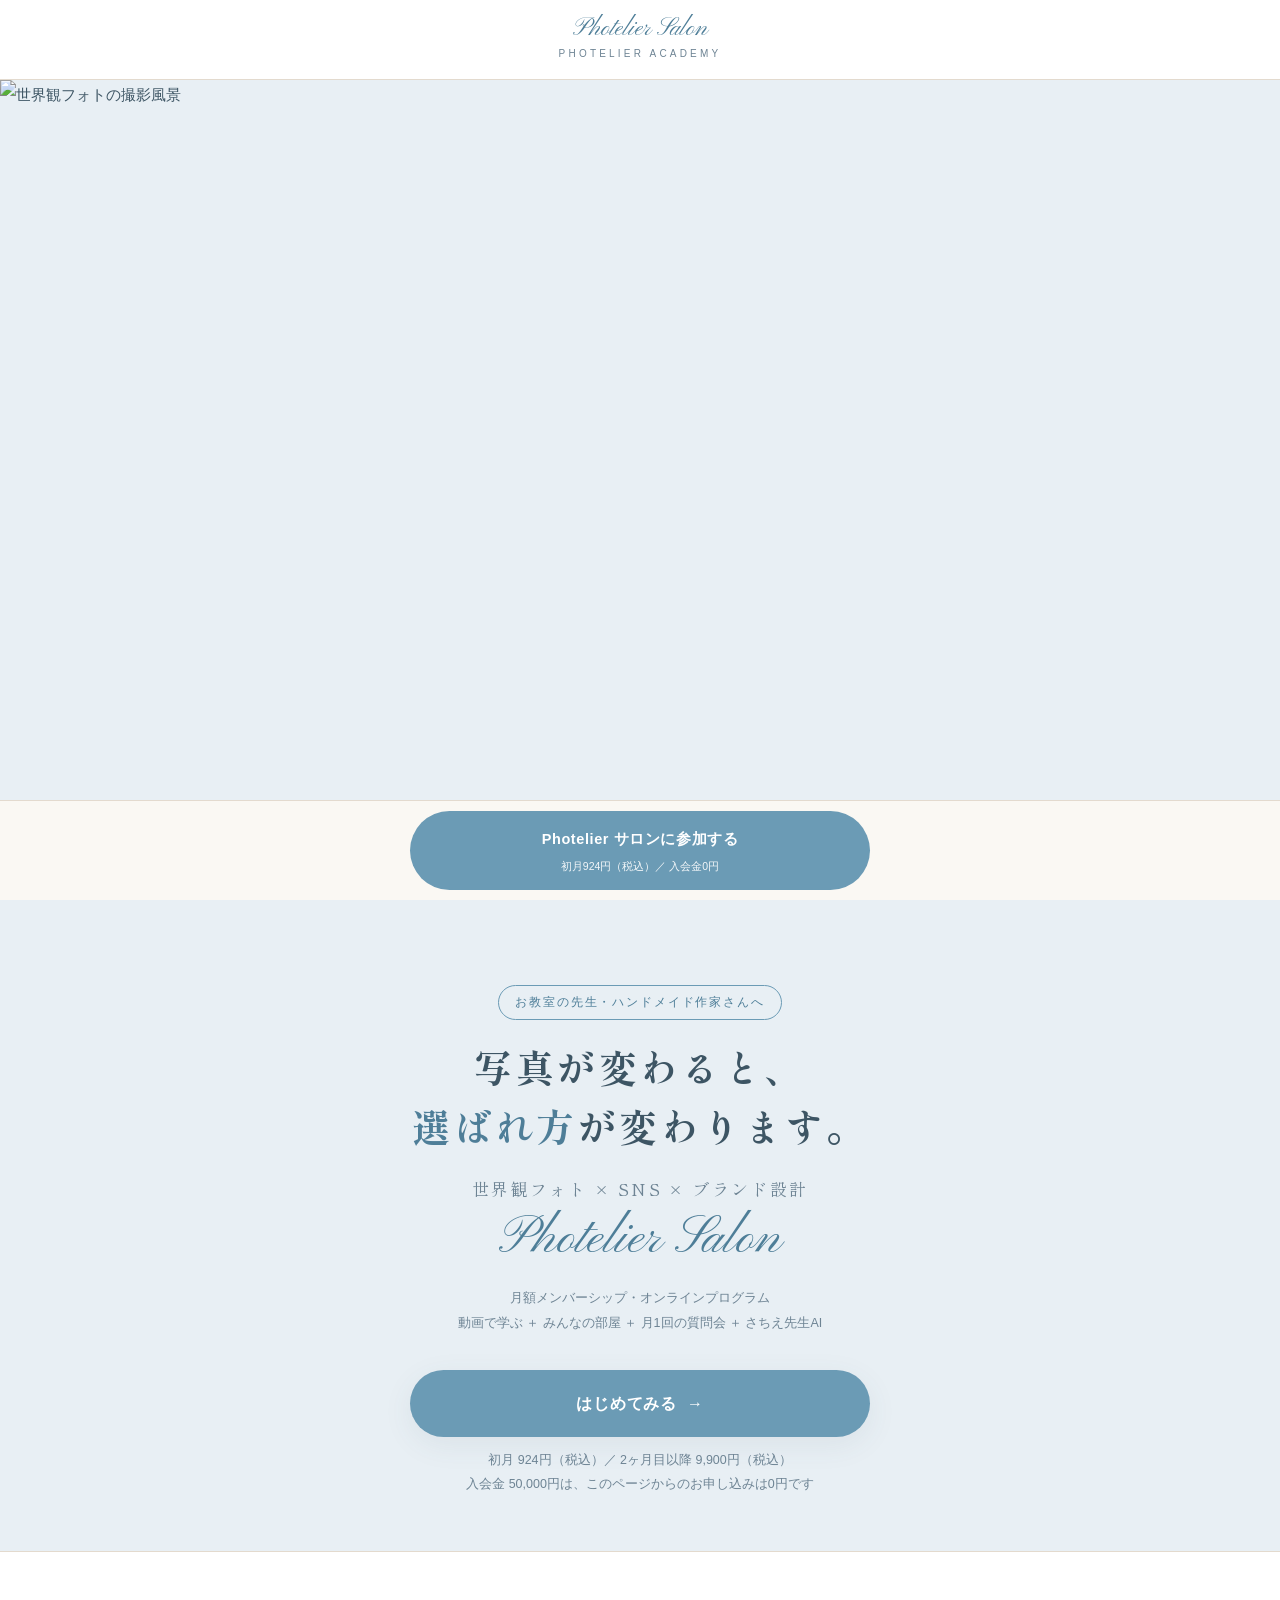
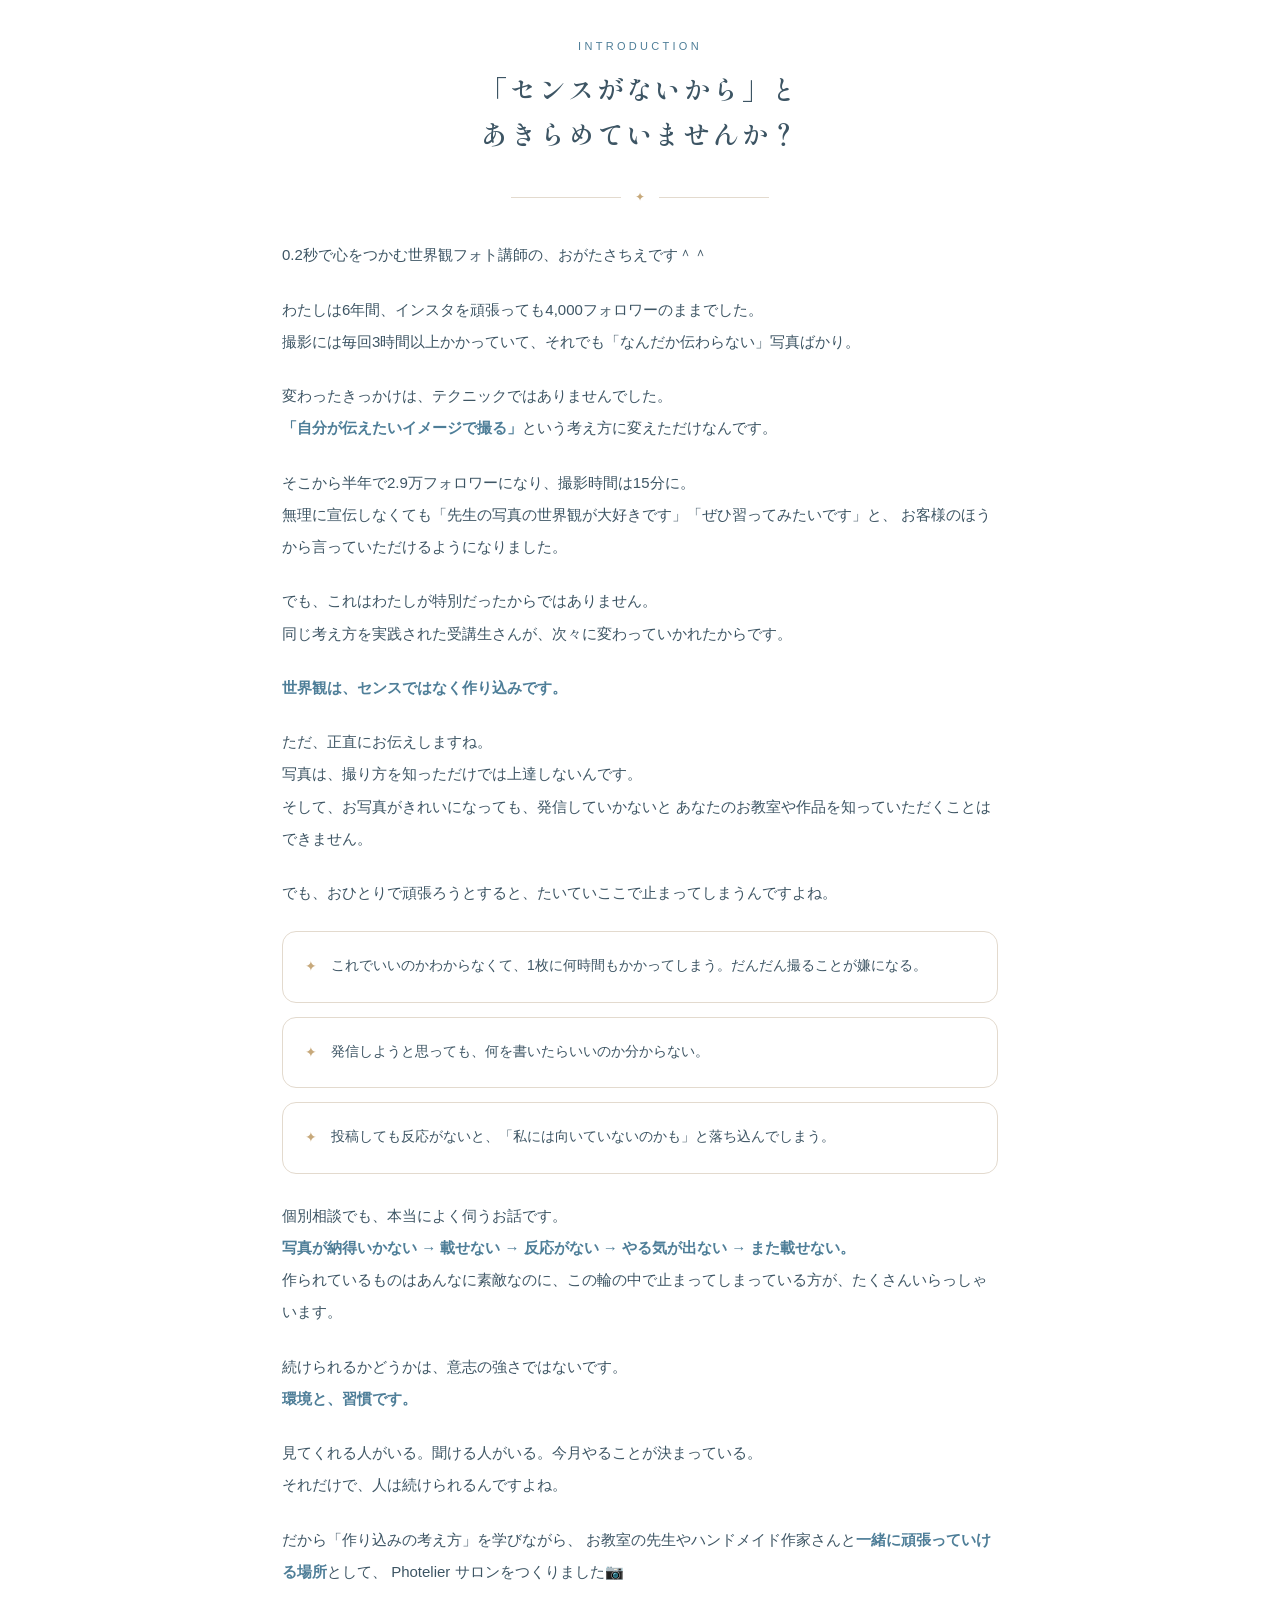
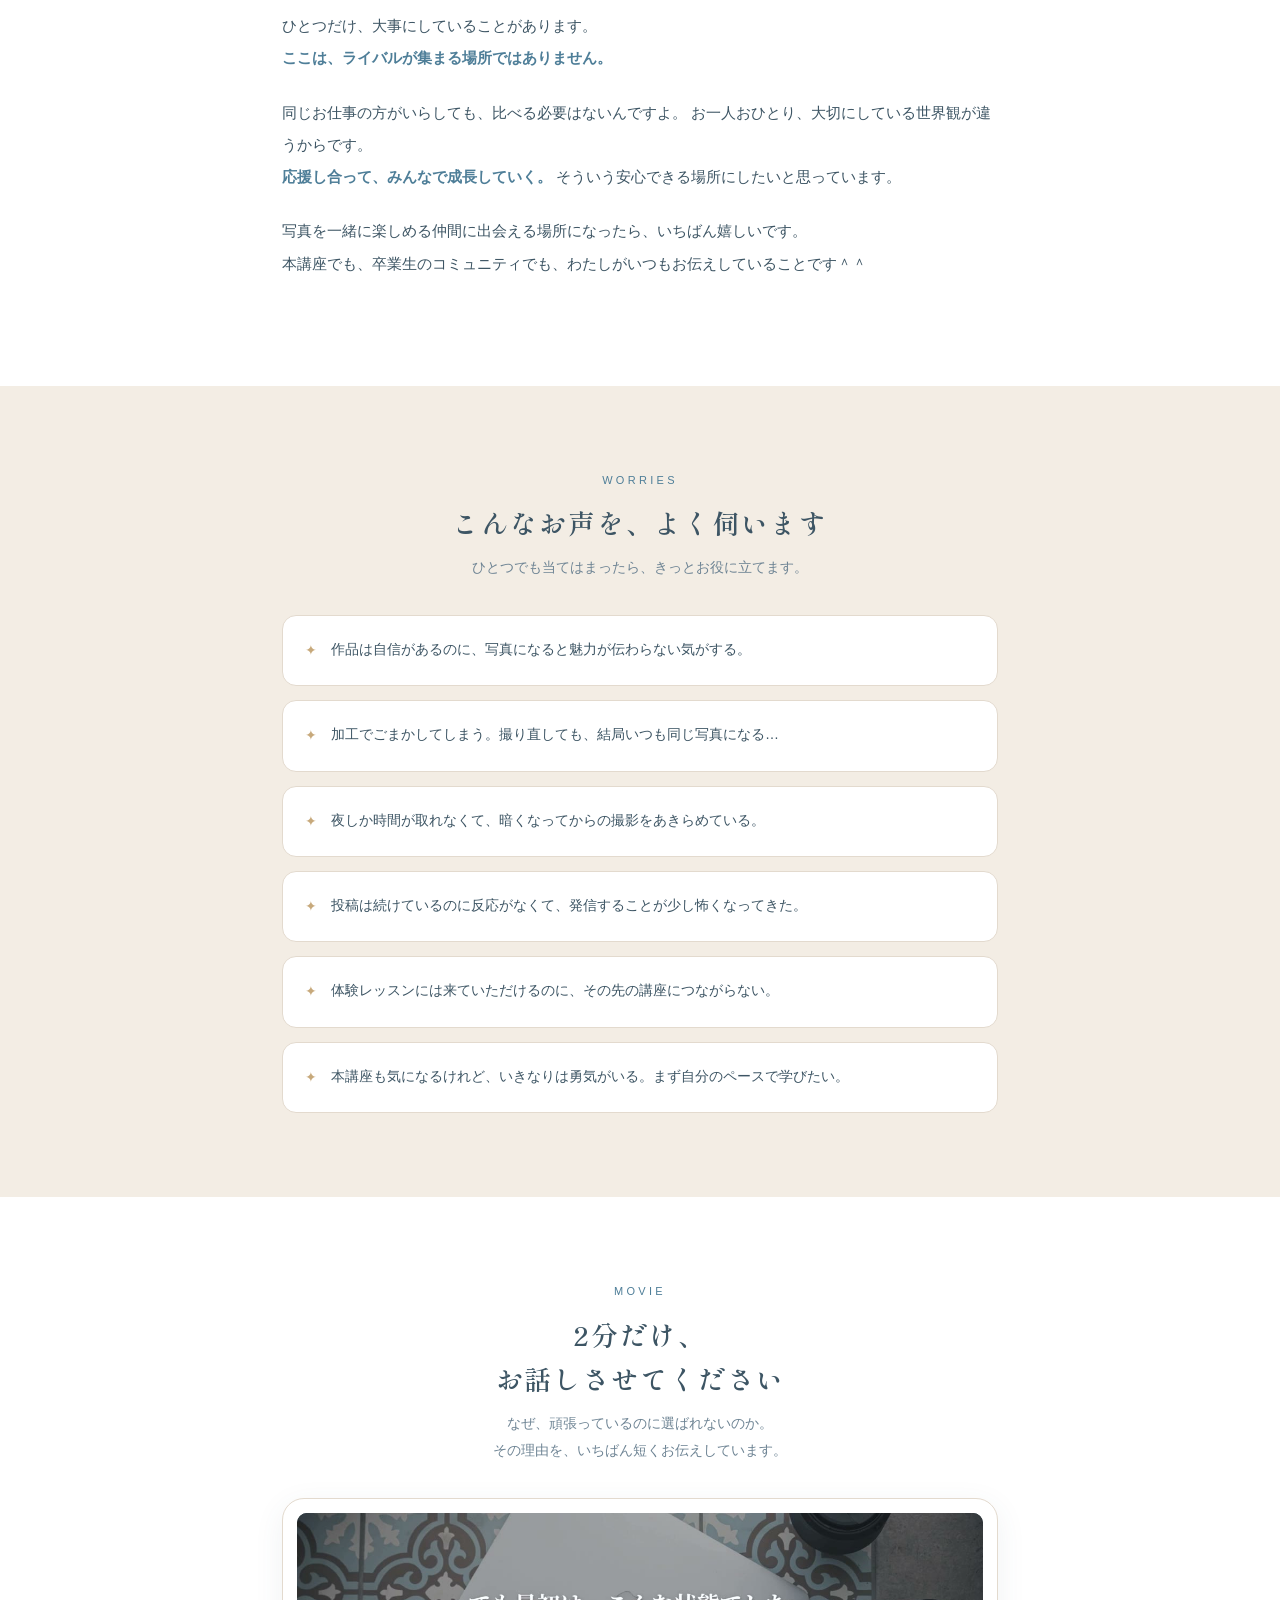
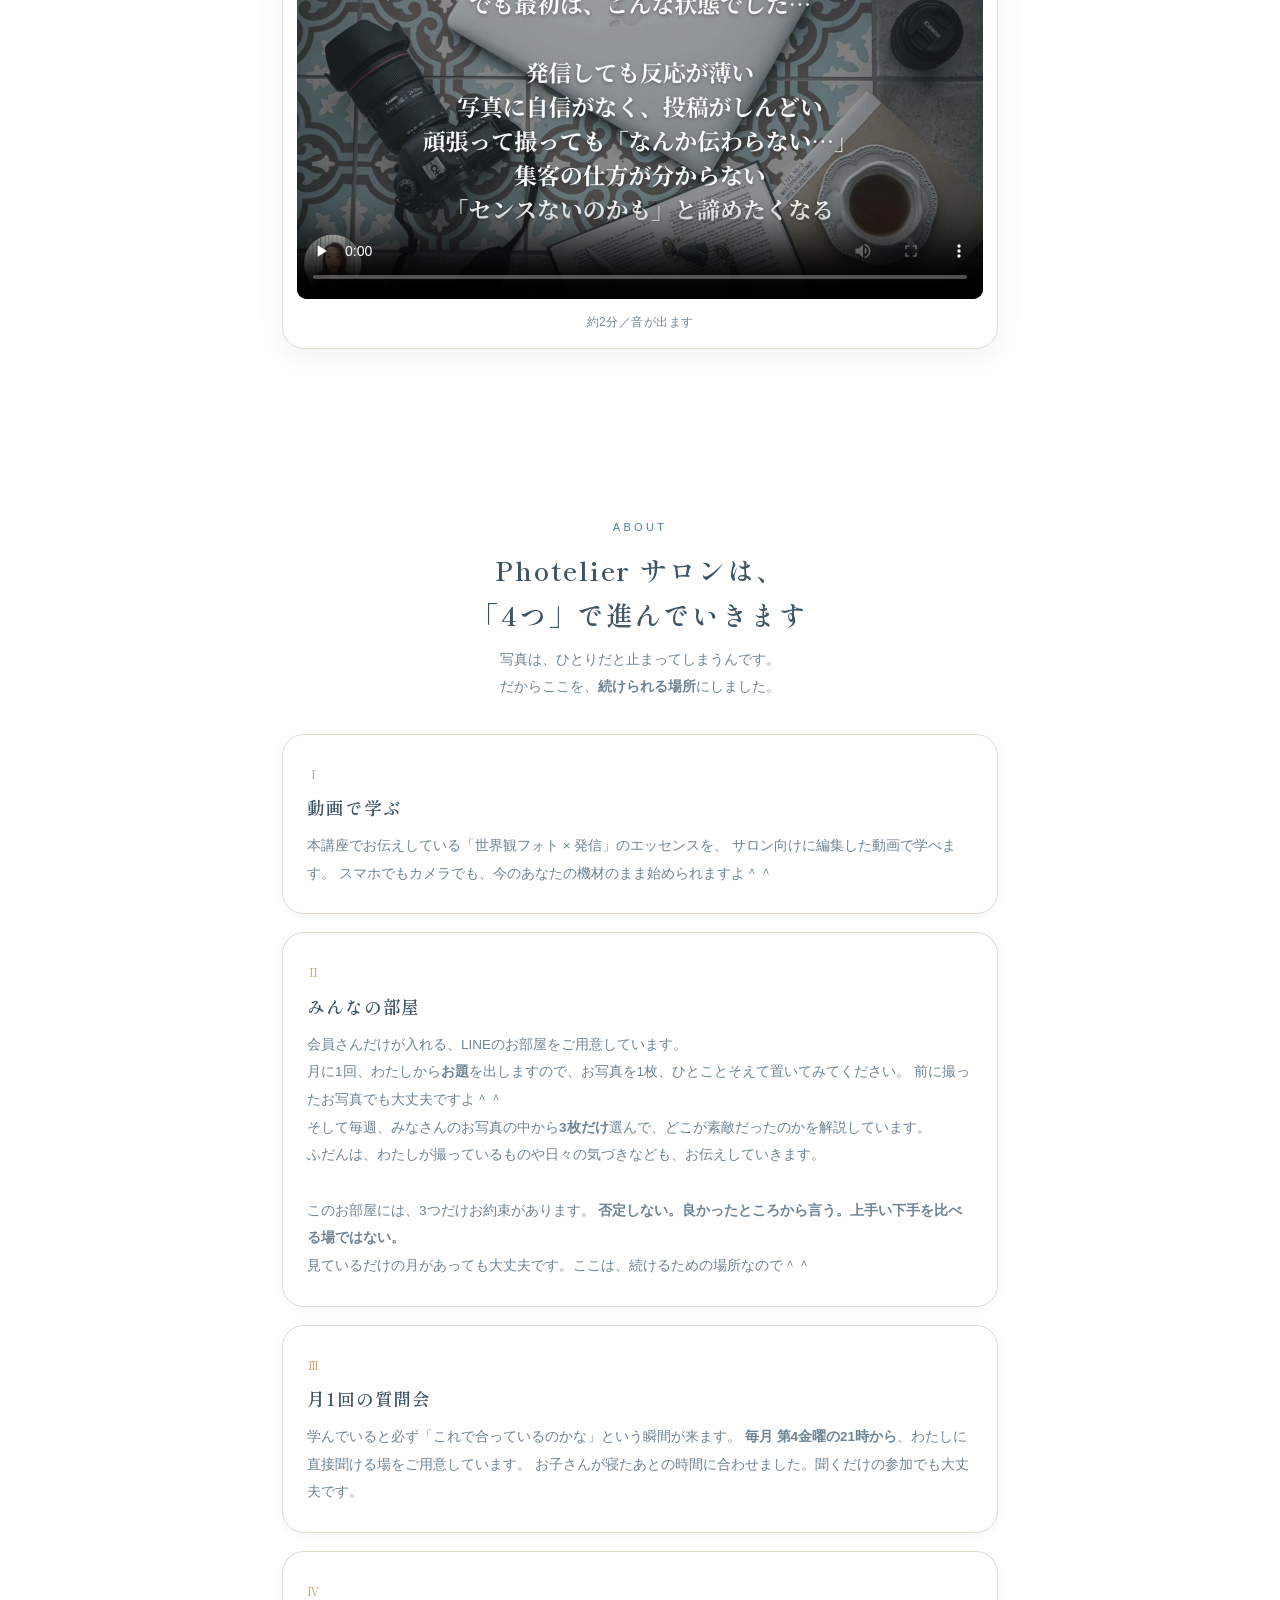
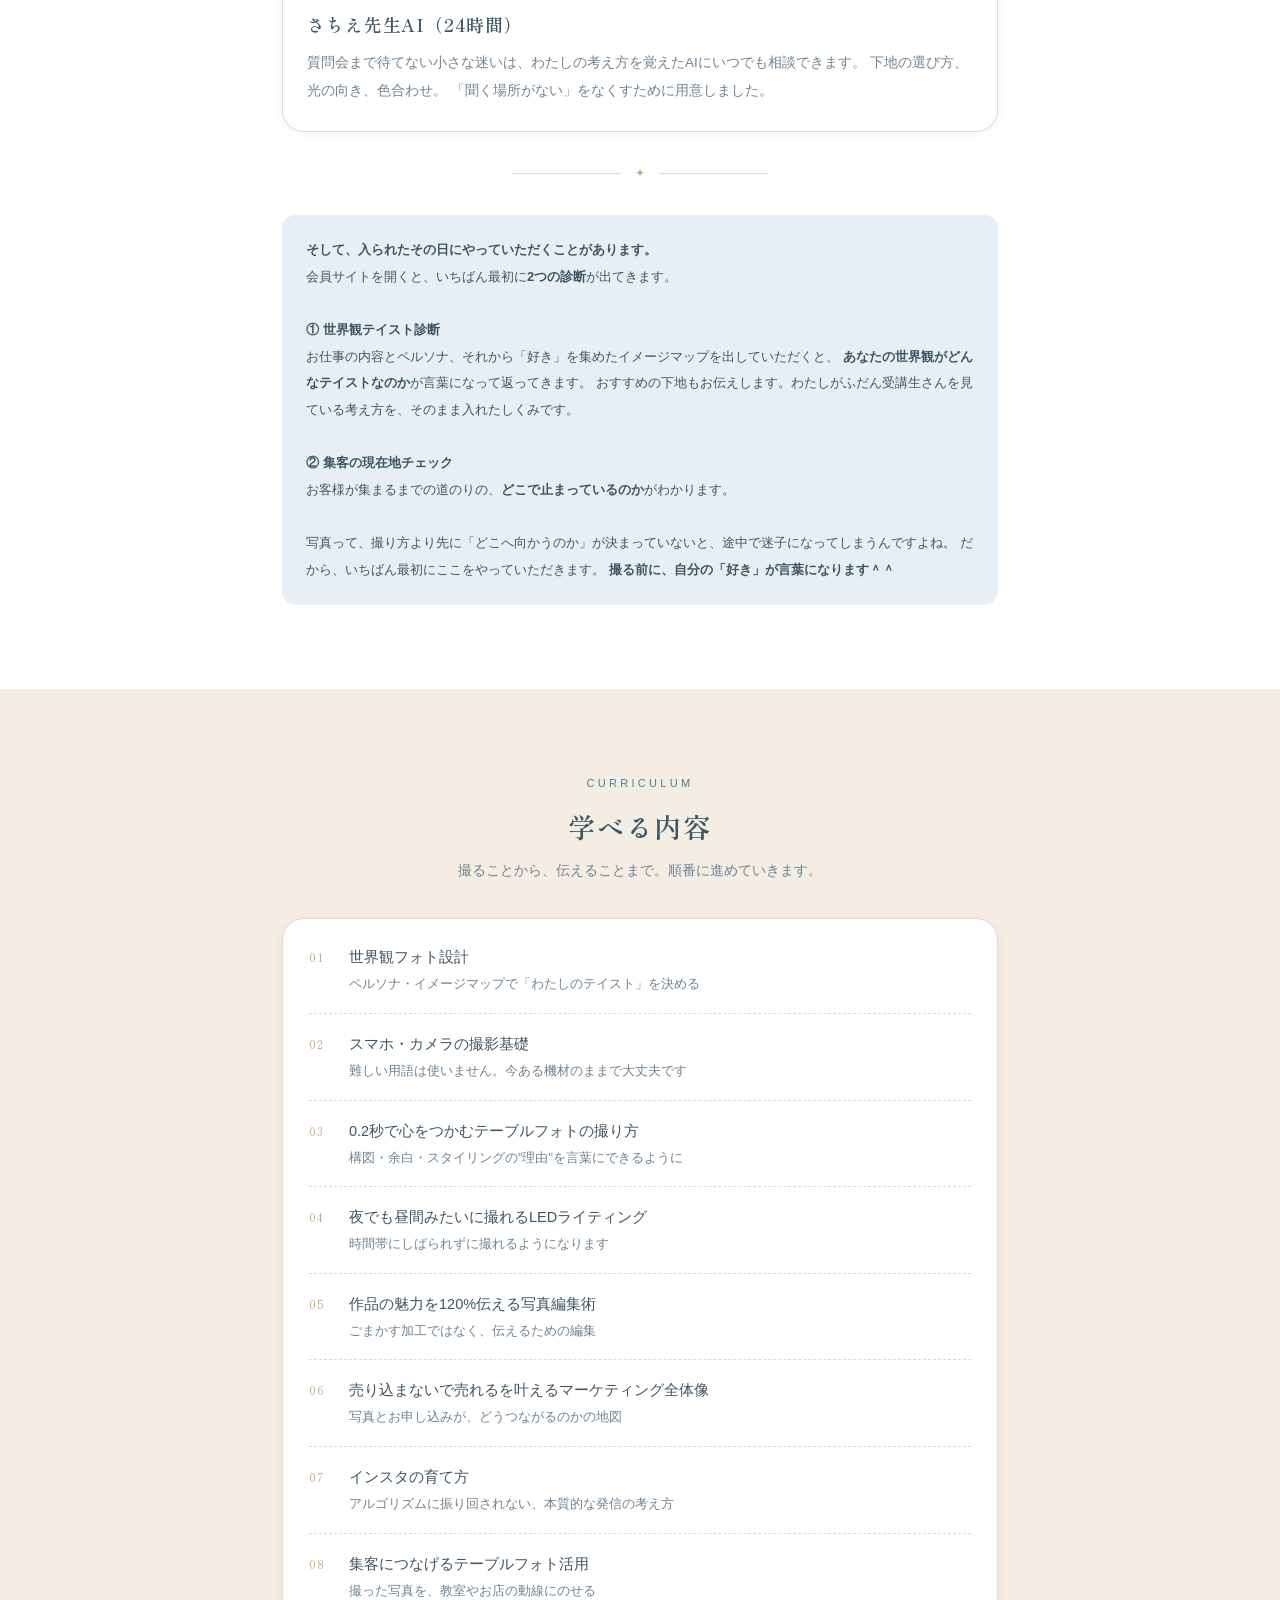
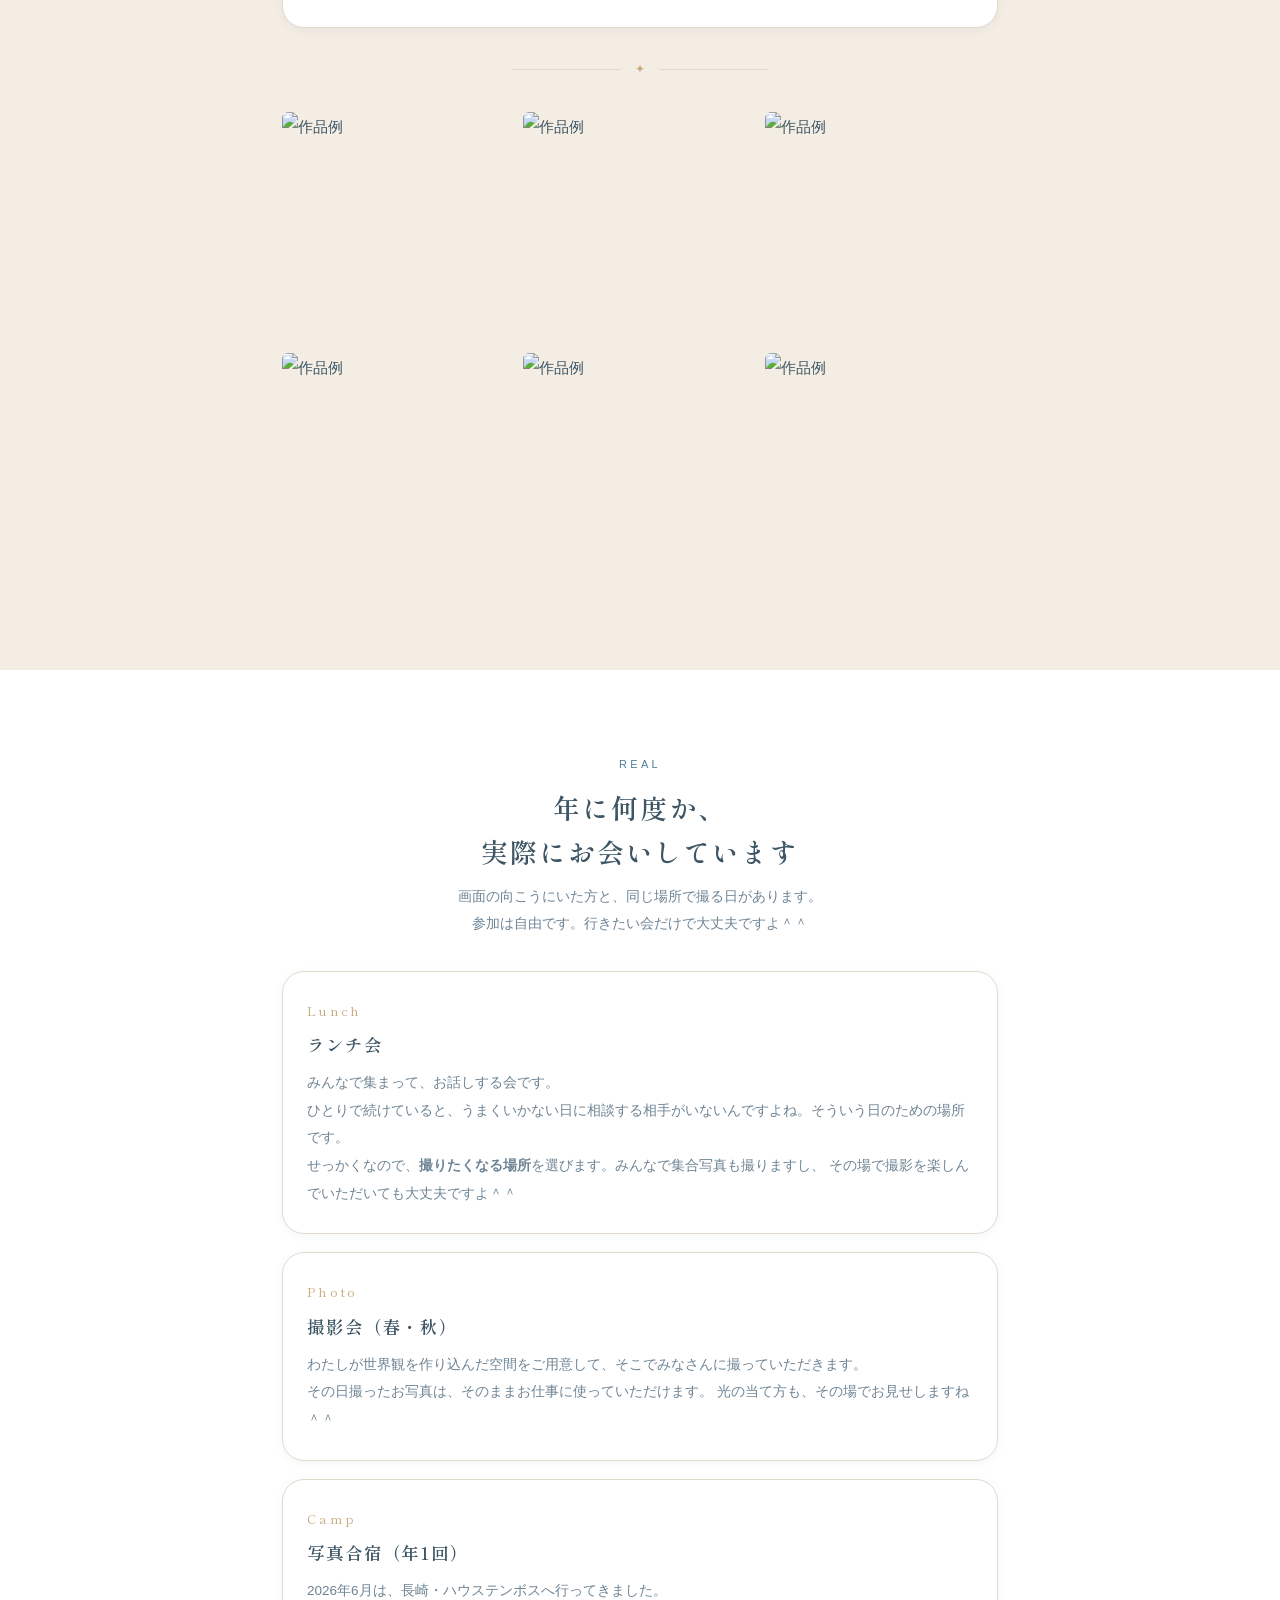
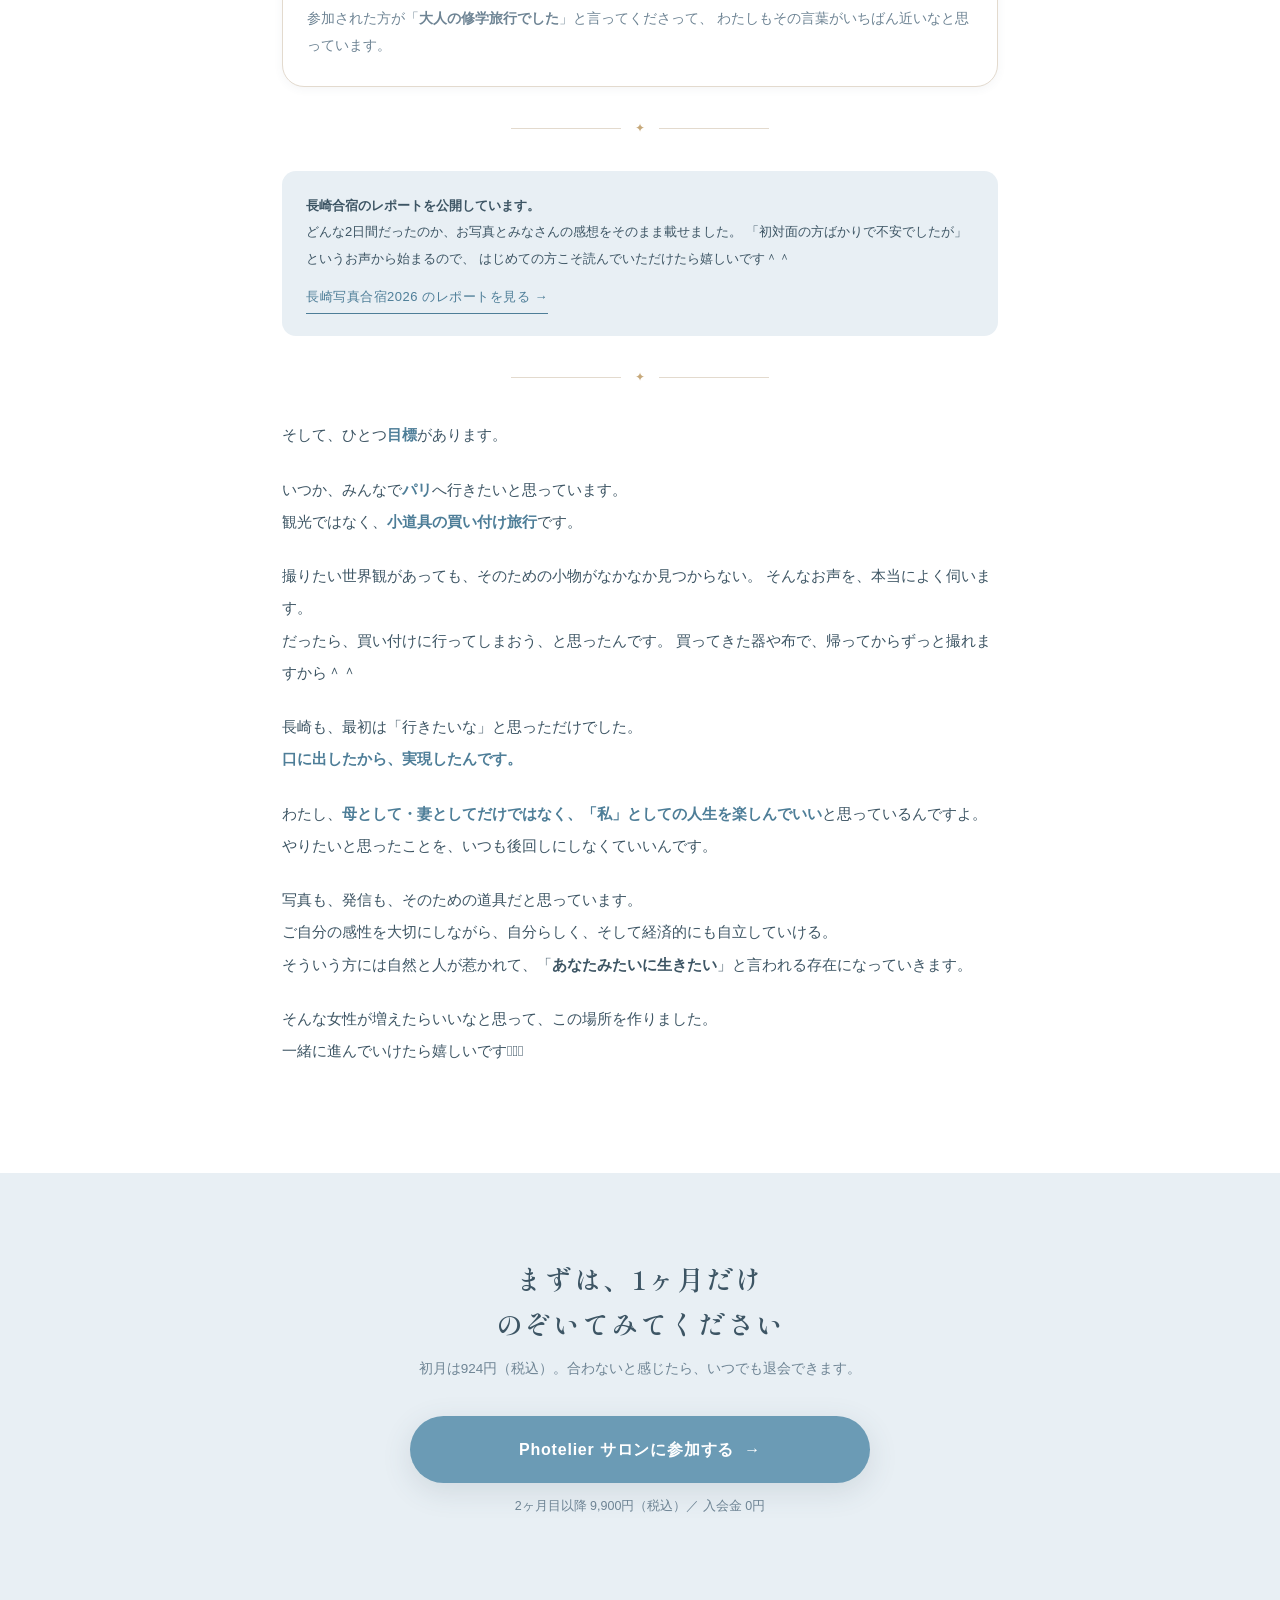
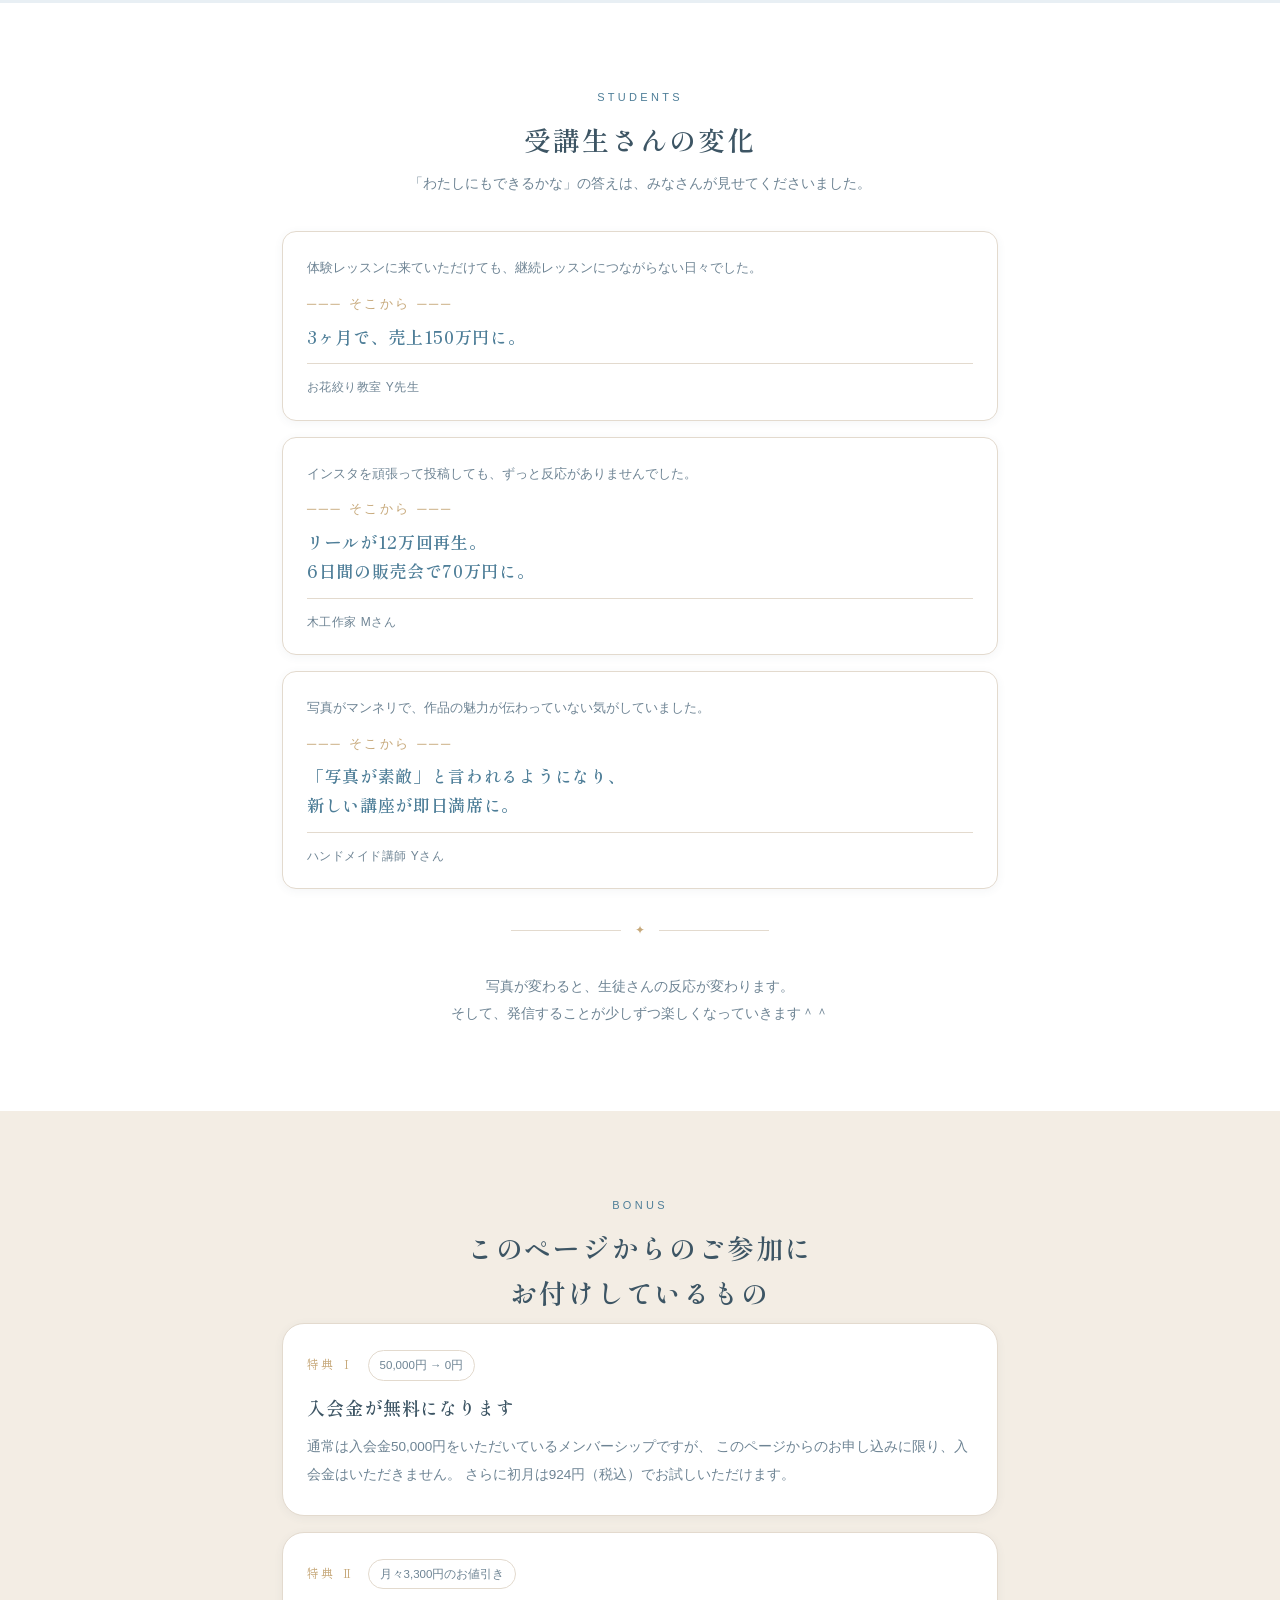
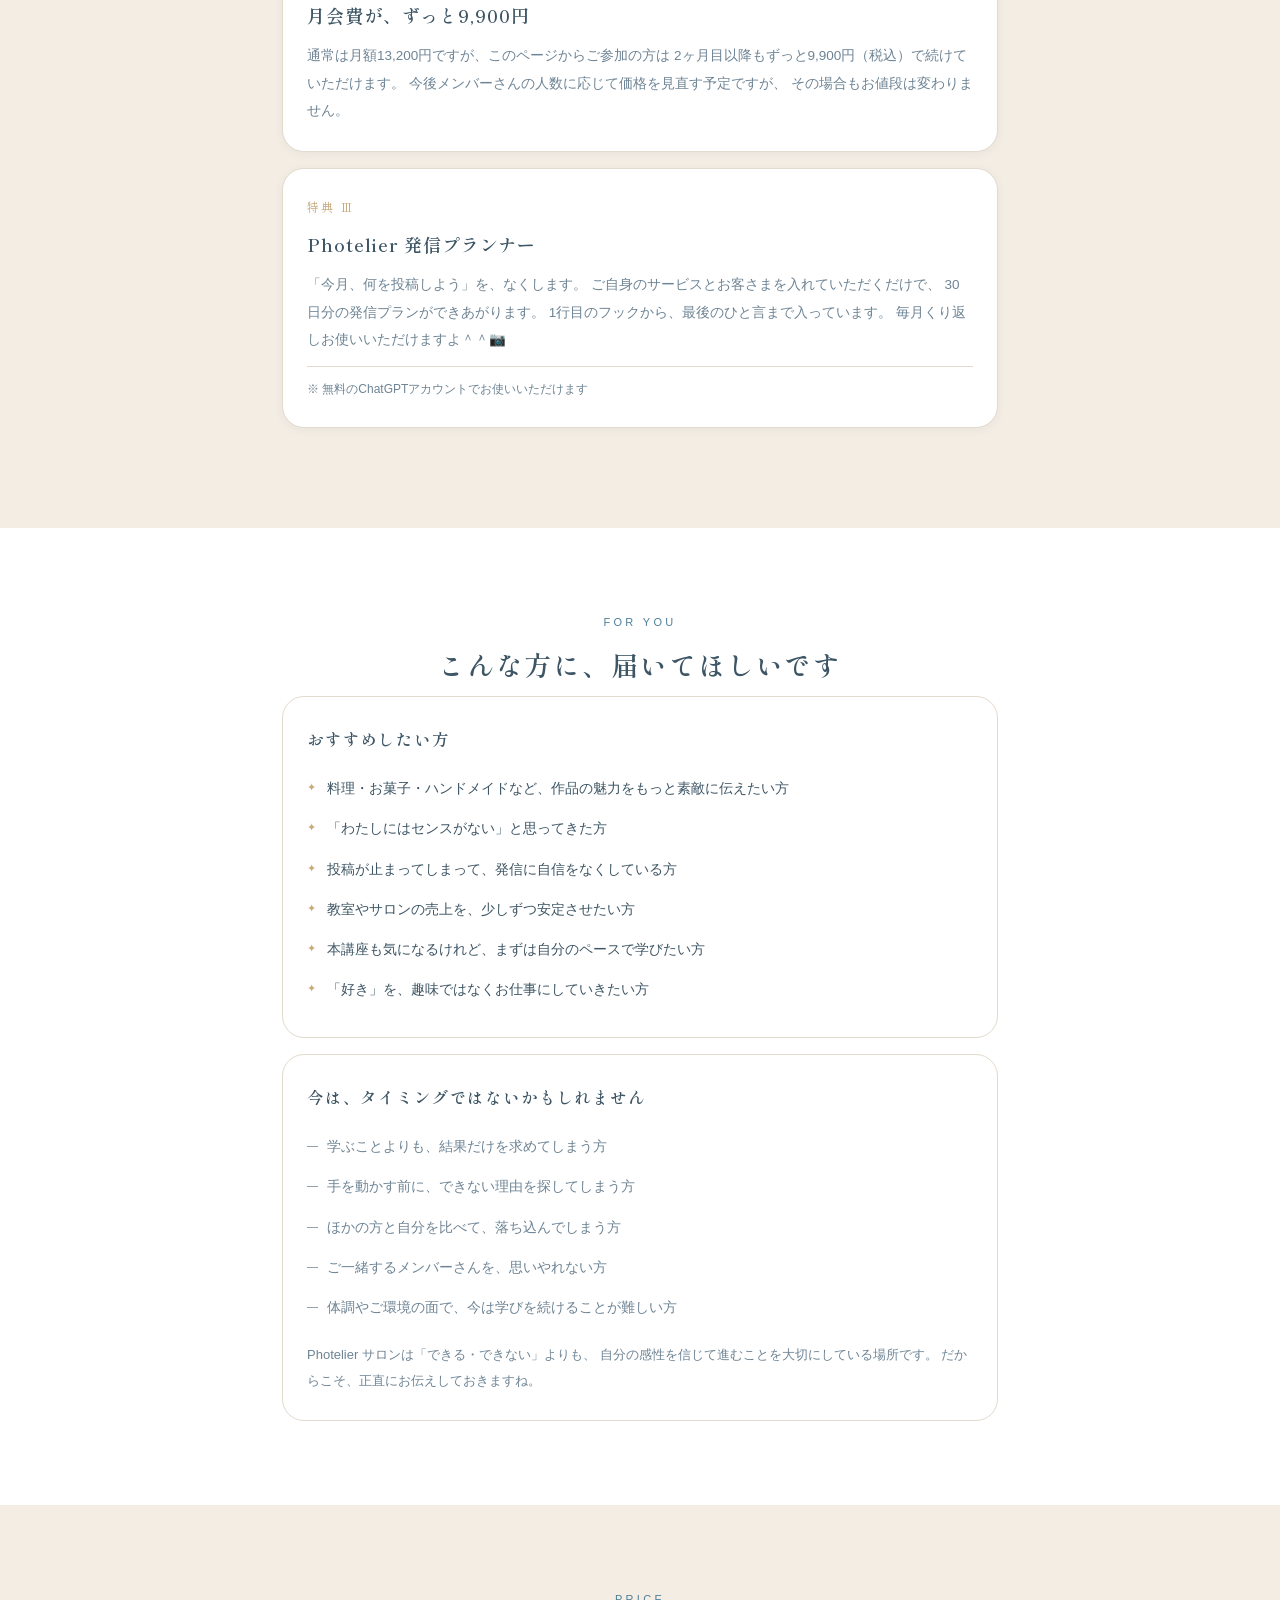
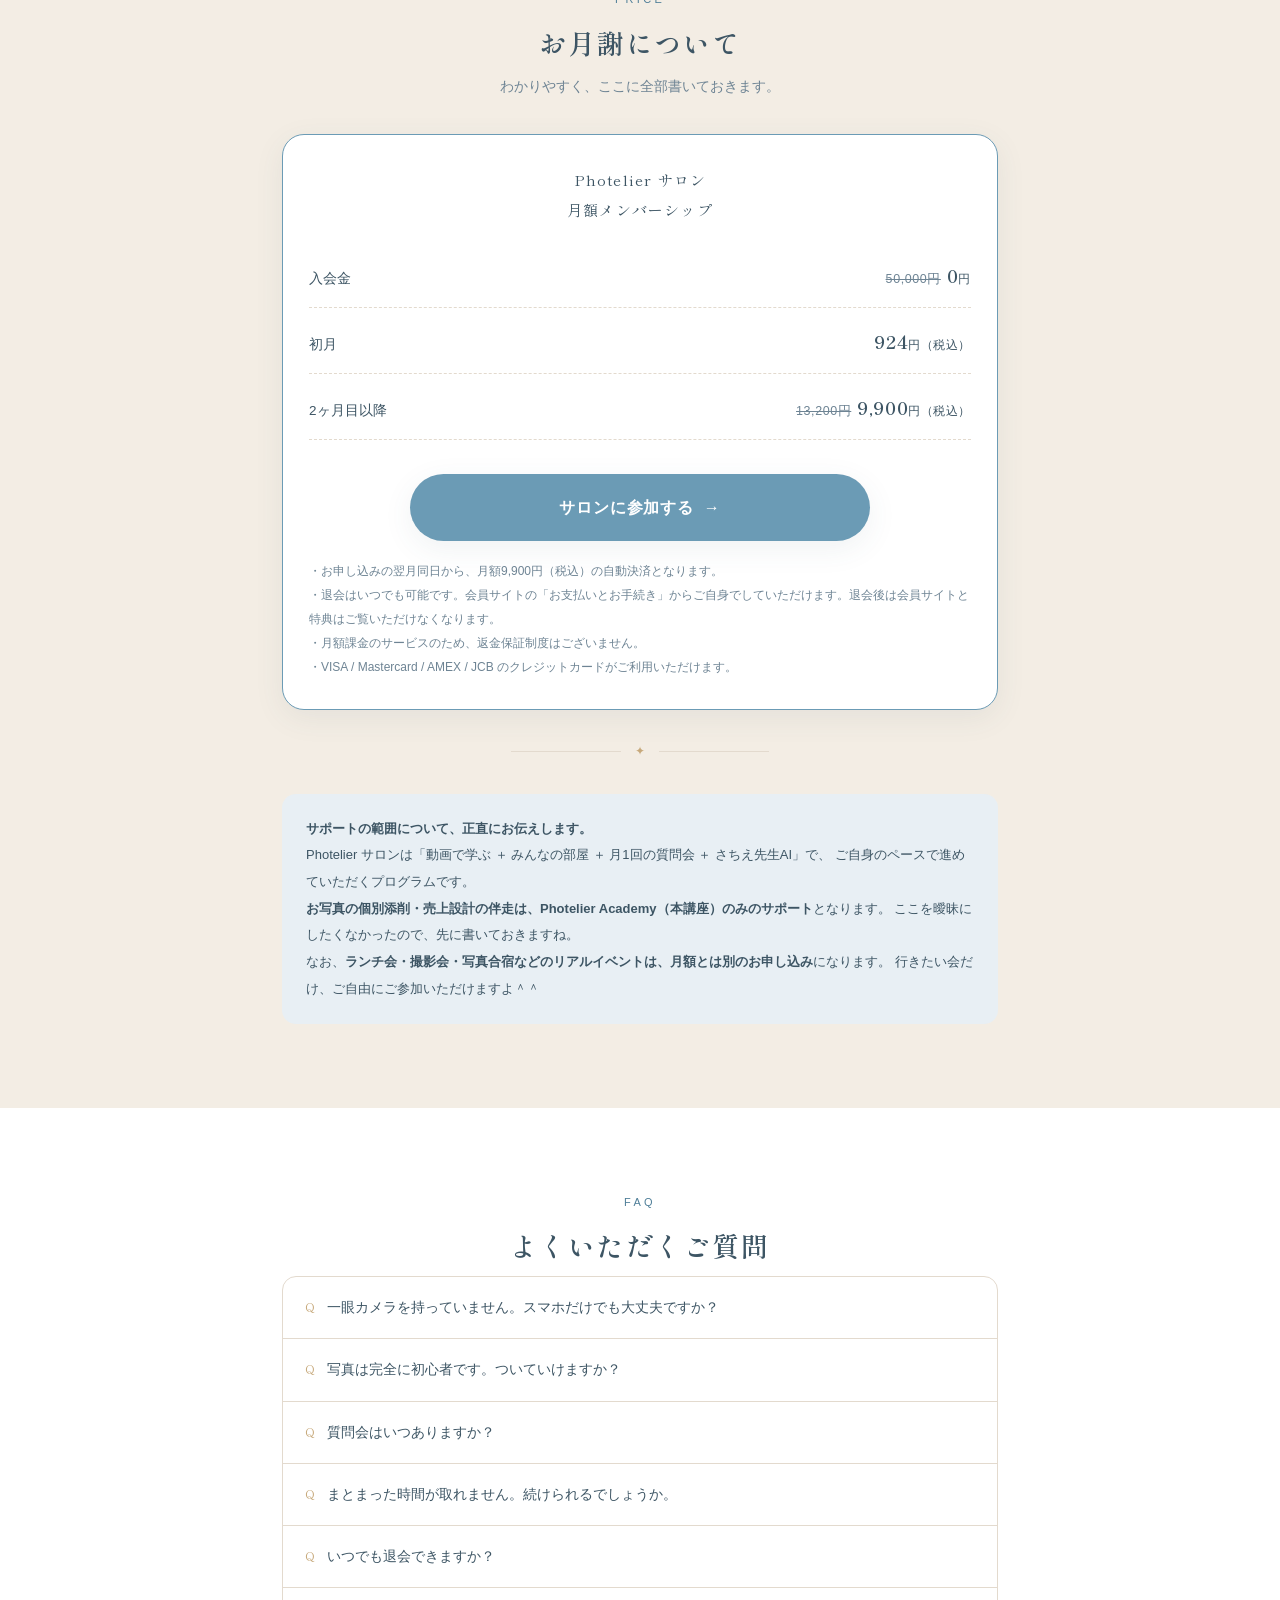
==== static/salon-lp.html @ edbdf345 "Photelierサロンを追加（申込→決済→登録→会員サイト） - サロンLP / お申し込み後の登録画面 / アップセル / パスワード再設定を追加 - ホームをサロン会員向けに刷新、既存6名は /" ====
<!DOCTYPE html>
<html lang="ja">
<head>
<meta charset="UTF-8">
<meta name="viewport" content="width=device-width, initial-scale=1.0">
<title>Photelier サロン｜世界観フォト × SNS × ブランド設計</title>
<meta name="description" content="お教室の先生・ハンドメイド作家さんのための、月額メンバーシップ「Photelier サロン」。写真の考え方から発信までを、自分のペースで学べます。">
<link rel="stylesheet" href="/static/design-tokens.css">
<style>
  * { box-sizing: border-box; margin: 0; padding: 0; }
  html { scroll-behavior: smooth; }
  body {
    font-family: var(--sans);
    color: var(--text);
    background: var(--cream);
    line-height: 1.95;
    font-size: 15px;
    -webkit-font-smoothing: antialiased;
  }
  img { display: block; max-width: 100%; }

  /* ---------- 共通レイアウト ---------- */
  .wrap { max-width: 760px; margin: 0 auto; padding: 0 22px; }
  section { padding: clamp(48px, 9vw, 84px) 0; }
  .sec--tint { background: var(--cream-2); }
  .sec--blue { background: var(--hero-bg); }
  .sec--white { background: var(--white); }

  .eyebrow {
    font-size: 11px; letter-spacing: .3em; text-transform: uppercase;
    color: var(--blue-deep); text-align: center; margin-bottom: 10px;
  }
  h2 {
    font-family: var(--serif); font-weight: 600;
    font-size: clamp(20px, 3.6vw, 27px); letter-spacing: .07em;
    line-height: 1.65; text-align: center; margin-bottom: 8px;
  }
  .lead {
    text-align: center; color: var(--text-soft); font-size: 13.5px;
    line-height: 2; margin-bottom: 34px;
  }
  .divider {
    display: flex; align-items: center; justify-content: center;
    gap: 14px; color: var(--gold); font-size: 12px; margin: 30px 0;
  }
  .divider::before, .divider::after {
    content: ""; height: 1px; width: min(110px, 22vw); background: var(--line);
  }

  /* ---------- ヘッダー ---------- */
  header.site {
    background: var(--white); border-bottom: 1px solid var(--line);
    padding: 16px 22px; text-align: center; position: sticky; top: 0; z-index: 30;
  }
  header.site .logo { font-family: var(--script); font-size: 25px; color: var(--blue-deep); line-height: 1.1; }
  header.site .sub { font-size: 10px; letter-spacing: .32em; color: var(--text-soft); text-transform: uppercase; }

  /* ---------- ヒーロー ---------- */
  .hero { background: var(--hero-bg); border-bottom: 1px solid var(--line); padding: 0; }
  .hero__photo { width: 100%; aspect-ratio: 3/2; object-fit: cover; }
  .hero__body { padding: clamp(30px, 6vw, 52px) 22px clamp(34px, 6vw, 54px); text-align: center; }
  .hero__tag {
    display: inline-block; border: 1px solid var(--blue);
    color: var(--blue-deep); border-radius: 999px;
    padding: 5px 16px; font-size: 11.5px; letter-spacing: .16em; margin-bottom: 18px;
  }
  .hero__title {
    font-family: var(--serif); font-weight: 700;
    font-size: clamp(23px, 5.4vw, 38px); letter-spacing: .09em; line-height: 1.55;
  }
  .hero__title em { font-style: normal; color: var(--blue-deep); }
  .hero__sub { font-family: var(--serif); font-size: clamp(14px, 2.6vw, 17px); letter-spacing: .14em; color: var(--text-soft); margin-top: 16px; }
  .hero__name { font-family: var(--script); font-size: clamp(34px, 8vw, 52px); color: var(--blue-deep); margin-top: 6px; line-height: 1.1; }
  .hero__note { font-size: 12.5px; color: var(--text-soft); margin-top: 18px; line-height: 2; }

  /* ---------- CTA ---------- */
  .cta { text-align: center; margin: 34px 0 0; }
  .cta__btn {
    display: inline-flex; align-items: center; justify-content: center; gap: 10px;
    width: 100%; max-width: 460px; padding: 18px 22px;
    background: var(--blue); color: #fff; text-decoration: none;
    border-radius: 999px; font-size: 16px; font-weight: 600; letter-spacing: .05em;
    box-shadow: var(--shadow); transition: background .2s, transform .2s;
  }
  .cta__btn:hover { background: var(--blue-deep); transform: translateY(-1px); }
  .cta__price { font-size: 12.5px; color: var(--text-soft); margin-top: 12px; line-height: 1.9; }
  .cta--onblue .cta__btn { box-shadow: 0 8px 30px rgba(61,85,100,.14); }

  /* ---------- 語り（本文ブロック） ---------- */
  .talk { font-size: 15px; line-height: 2.15; }
  .talk p { margin-bottom: 22px; }
  .talk strong { font-weight: 600; color: var(--blue-deep); }

  /* ---------- お悩みカード ---------- */
  .worries { display: grid; gap: 14px; }
  .worry {
    background: var(--white); border: 1px solid var(--line); border-radius: var(--radius);
    padding: 20px 22px; display: flex; gap: 14px; align-items: flex-start;
  }
  .worry__mark { color: var(--gold); font-size: 14px; line-height: 2.1; flex-shrink: 0; }
  .worry p { font-size: 14px; line-height: 1.95; }

  /* ---------- 動画 ---------- */
  .movie {
    background: var(--white); border: 1px solid var(--line); border-radius: var(--radius-lg);
    padding: 14px; box-shadow: var(--shadow); overflow: hidden;
  }
  .movie video {
    display: block; width: 100%; aspect-ratio: 16/9;
    border-radius: 10px; background: #2A3B47;
  }
  .movie__note {
    font-size: 12px; color: var(--text-soft); letter-spacing: .04em;
    text-align: center; margin-top: 12px;
  }

  /* ---------- 3つの柱 ---------- */
  .pillars { display: grid; gap: 18px; }
  .pillar {
    background: var(--white); border: 1px solid var(--line); border-radius: var(--radius-lg);
    padding: 26px 24px; box-shadow: var(--shadow-sm);
  }
  .pillar__num { font-family: var(--serif); font-size: 13px; letter-spacing: .22em; color: var(--gold); margin-bottom: 8px; }
  .pillar h3 { font-family: var(--serif); font-size: 17.5px; font-weight: 600; letter-spacing: .05em; margin-bottom: 10px; line-height: 1.6; }
  .pillar p { font-size: 13.5px; color: var(--text-soft); line-height: 2.05; }

  /* ---------- カリキュラム ---------- */
  .curriculum { background: var(--white); border: 1px solid var(--line); border-radius: var(--radius-lg); padding: 8px 26px; box-shadow: var(--shadow-sm); }
  .curriculum li { list-style: none; padding: 17px 0; border-bottom: 1px dashed var(--line); display: flex; gap: 14px; align-items: baseline; }
  .curriculum li:last-child { border-bottom: none; }
  .curriculum .no { font-family: var(--serif); font-size: 12px; color: var(--gold); letter-spacing: .1em; flex-shrink: 0; width: 26px; }
  .curriculum .ttl { font-size: 14.5px; line-height: 1.8; }
  .curriculum .ttl span { display: block; font-size: 12.5px; color: var(--text-soft); margin-top: 3px; }

  /* ---------- ギャラリー ---------- */
  .gallery { display: grid; grid-template-columns: repeat(3, 1fr); gap: 8px; }
  .gallery img { aspect-ratio: 1/1; object-fit: cover; border-radius: 6px; }

  /* ---------- 受講生の変化 ---------- */
  .voices { display: grid; gap: 16px; }
  .voice {
    background: var(--white); border: 1px solid var(--line); border-radius: var(--radius);
    padding: 24px 24px 20px; box-shadow: var(--shadow-sm);
  }
  .voice__before { font-size: 13px; color: var(--text-soft); line-height: 1.9; }
  .voice__arrow { color: var(--gold); font-size: 13px; margin: 10px 0 6px; letter-spacing: .2em; }
  .voice__after { font-family: var(--serif); font-size: 17px; font-weight: 600; letter-spacing: .04em; line-height: 1.7; color: var(--blue-deep); }
  .voice__who { font-size: 12px; color: var(--text-soft); margin-top: 12px; padding-top: 12px; border-top: 1px solid var(--line); letter-spacing: .04em; }

  /* ---------- 特典 ---------- */
  .bonus {
    background: var(--white); border: 1px solid var(--line); border-radius: var(--radius-lg);
    padding: 26px 24px; box-shadow: var(--shadow-sm); margin-bottom: 16px;
  }
  .bonus__head { display: flex; align-items: baseline; gap: 12px; flex-wrap: wrap; margin-bottom: 12px; }
  .bonus__no { font-family: var(--serif); font-size: 12px; letter-spacing: .2em; color: var(--gold); }
  .bonus__value { font-size: 11.5px; color: var(--text-soft); border: 1px solid var(--line); border-radius: 999px; padding: 3px 11px; }
  .bonus h3 { font-family: var(--serif); font-size: 18px; font-weight: 600; letter-spacing: .05em; line-height: 1.6; width: 100%; }
  .bonus p { font-size: 13.5px; color: var(--text-soft); line-height: 2.05; }
  .bonus ul { margin: 12px 0 0; padding-left: 0; list-style: none; }
  .bonus ul li { font-size: 13.5px; line-height: 1.95; padding-left: 18px; position: relative; }
  .bonus ul li::before { content: "✦"; position: absolute; left: 0; color: var(--gold); font-size: 10px; }
  .bonus__note { font-size: 12px !important; color: var(--text-soft); margin-top: 12px; padding-top: 12px; border-top: 1px solid var(--line); line-height: 1.8 !important; }

  /* ---------- 向き / 不向き ---------- */
  .fit { background: var(--white); border: 1px solid var(--line); border-radius: var(--radius-lg); padding: 26px 24px; }
  .fit + .fit { margin-top: 16px; }
  .fit h3 { font-family: var(--serif); font-size: 16.5px; font-weight: 600; letter-spacing: .05em; margin-bottom: 14px; }
  .fit ul { list-style: none; }
  .fit li { font-size: 13.5px; line-height: 1.95; padding: 7px 0 7px 20px; position: relative; }
  .fit li::before { position: absolute; left: 0; font-size: 11px; top: 8px; }
  .fit--yes li::before { content: "✦"; color: var(--gold); }
  .fit--no li::before { content: "―"; color: var(--text-soft); }
  .fit--no li { color: var(--text-soft); }

  /* ---------- 料金 ---------- */
  .price {
    background: var(--white); border: 1px solid var(--blue);
    border-radius: var(--radius-lg); padding: 30px 26px; box-shadow: var(--shadow); text-align: center;
  }
  .price__label { font-family: var(--serif); font-size: 15px; letter-spacing: .08em; margin-bottom: 18px; }
  .price__row { display: flex; justify-content: space-between; align-items: baseline; gap: 12px; padding: 14px 0; border-bottom: 1px dashed var(--line); text-align: left; }
  .price__row:last-of-type { border-bottom: none; }
  .price__k { font-size: 13.5px; }
  .price__v { font-family: var(--serif); font-size: 19px; font-weight: 600; letter-spacing: .03em; white-space: nowrap; }
  .price__v small { font-size: 12px; font-family: var(--sans); font-weight: 400; }
  .price__was { color: var(--text-soft); font-size: 12.5px; text-decoration: line-through; margin-right: 6px; font-family: var(--sans); font-weight: 400; }
  .price__note { font-size: 12px; color: var(--text-soft); line-height: 2; margin-top: 18px; text-align: left; }

  /* ---------- サポート範囲 ---------- */
  .scope { background: var(--hero-bg); border-radius: var(--radius); padding: 22px 24px; font-size: 13px; line-height: 2.05; color: var(--text); }
  .scope b { font-weight: 600; }
  .linkline { display: inline-block; margin-top: 12px; color: var(--blue-deep); font-size: 13px; letter-spacing: .04em; border-bottom: 1px solid var(--blue-deep); padding-bottom: 2px; text-decoration: none; }

  /* ---------- FAQ ---------- */
  .faq { background: var(--white); border: 1px solid var(--line); border-radius: var(--radius); overflow: hidden; }
  .faq details { border-bottom: 1px solid var(--line); }
  .faq details:last-child { border-bottom: none; }
  .faq summary { padding: 18px 22px; font-size: 14px; cursor: pointer; list-style: none; display: flex; gap: 12px; align-items: flex-start; line-height: 1.8; }
  .faq summary::-webkit-details-marker { display: none; }
  .faq summary::before { content: "Q"; font-family: var(--serif); color: var(--gold); font-size: 13px; flex-shrink: 0; }
  .faq p { padding: 0 22px 20px 52px; font-size: 13.5px; color: var(--text-soft); line-height: 2.05; }

  /* ---------- フッター ---------- */
  footer { background: var(--white); border-top: 1px solid var(--line); padding: 34px 22px 100px; text-align: center; }
  footer .logo { font-family: var(--script); font-size: 22px; color: var(--blue-deep); }
  footer .fine { font-size: 11.5px; color: var(--text-soft); line-height: 2; margin-top: 14px; text-align: left; max-width: 700px; margin-left: auto; margin-right: auto; }
  footer .copy { font-size: 11px; color: var(--text-soft); letter-spacing: .1em; margin-top: 20px; }

  /* ---------- 固定CTA ---------- */
  .fixed-cta {
    position: fixed; left: 0; right: 0; bottom: 0; z-index: 40;
    background: rgba(251,248,243,.95); border-top: 1px solid var(--line);
    padding: 10px 16px calc(10px + env(safe-area-inset-bottom));
    backdrop-filter: blur(6px);
  }
  .fixed-cta a {
    display: block; max-width: 460px; margin: 0 auto; text-align: center;
    background: var(--blue); color: #fff; text-decoration: none;
    padding: 14px; border-radius: 999px; font-size: 14.5px; font-weight: 600; letter-spacing: .04em;
  }
  .fixed-cta a:hover { background: var(--blue-deep); }
  .fixed-cta small { display: block; font-size: 10.5px; font-weight: 400; letter-spacing: 0; opacity: .92; margin-top: 2px; }

  @media (max-width: 480px) {
    body { font-size: 14.5px; }
    .talk { font-size: 14.5px; }
    .gallery { gap: 6px; }
    /* ボタンの文字が2行に折れないように、スマホでは少し小さく */
    .cta__btn { font-size: 15px; padding: 17px 18px; gap: 8px; }
    .price { padding: 28px 18px; }
    /* スライドの文字が読めるよう、スマホでは動画を画面いっぱいに */
    .movie {
      margin-left: -22px; margin-right: -22px;
      padding: 0; border-left: none; border-right: none; border-radius: 0;
    }
    .movie video { border-radius: 0; }
    .movie__note { margin: 10px 0 0; }
  }
</style>
</head>
<body>

<header class="site">
  <div class="logo">Photelier&nbsp;Salon</div>
  <div class="sub">Photelier Academy</div>
</header>

<!-- ===== ヒーロー ===== -->
<div class="hero">
  <img class="hero__photo" src="/static/mock-assets/hero.jpg?v=2" alt="世界観フォトの撮影風景">
  <div class="hero__body">
    <div class="hero__tag">お教室の先生・ハンドメイド作家さんへ</div>
    <h1 class="hero__title">
      写真が変わると、<br><em>選ばれ方</em>が変わります。
    </h1>
    <div class="hero__sub">世界観フォト × SNS × ブランド設計</div>
    <div class="hero__name">Photelier Salon</div>
    <p class="hero__note">
      月額メンバーシップ・オンラインプログラム<br>
      動画で学ぶ ＋ みんなの部屋 ＋ 月1回の質問会 ＋ さちえ先生AI
    </p>
    <div class="cta">
      <a class="cta__btn" href="/subscribe">はじめてみる<span>→</span></a>
      <p class="cta__price">初月 924円（税込）／ 2ヶ月目以降 9,900円（税込）<br>入会金 50,000円は、このページからのお申し込みは0円です</p>
    </div>
  </div>
</div>

<!-- ===== さちえの語り ===== -->
<section class="sec--white">
  <div class="wrap">
    <div class="eyebrow">Introduction</div>
    <h2>「センスがないから」と<br>あきらめていませんか？</h2>
    <div class="divider">✦</div>

    <div class="talk">
      <p>0.2秒で心をつかむ世界観フォト講師の、おがたさちえです＾＾</p>

      <p>
        わたしは6年間、インスタを頑張っても4,000フォロワーのままでした。<br>
        撮影には毎回3時間以上かかっていて、それでも「なんだか伝わらない」写真ばかり。
      </p>

      <p>
        変わったきっかけは、テクニックではありませんでした。<br>
        <strong>「自分が伝えたいイメージで撮る」</strong>という考え方に変えただけなんです。
      </p>

      <p>
        そこから半年で2.9万フォロワーになり、撮影時間は15分に。<br>
        無理に宣伝しなくても「先生の写真の世界観が大好きです」「ぜひ習ってみたいです」と、
        お客様のほうから言っていただけるようになりました。
      </p>

      <p>
        でも、これはわたしが特別だったからではありません。<br>
        同じ考え方を実践された受講生さんが、次々に変わっていかれたからです。
      </p>

      <p><strong>世界観は、センスではなく作り込みです。</strong></p>

      <p>
        ただ、正直にお伝えしますね。<br>
        写真は、撮り方を知っただけでは上達しないんです。<br>
        そして、お写真がきれいになっても、発信していかないと
        あなたのお教室や作品を知っていただくことはできません。
      </p>

      <p>
        でも、おひとりで頑張ろうとすると、たいていここで止まってしまうんですよね。
      </p>
    </div>

    <div class="worries">
      <div class="worry"><span class="worry__mark">✦</span><p>これでいいのかわからなくて、1枚に何時間もかかってしまう。だんだん撮ることが嫌になる。</p></div>
      <div class="worry"><span class="worry__mark">✦</span><p>発信しようと思っても、何を書いたらいいのか分からない。</p></div>
      <div class="worry"><span class="worry__mark">✦</span><p>投稿しても反応がないと、「私には向いていないのかも」と落ち込んでしまう。</p></div>
    </div>

    <div class="talk" style="margin-top:26px;">
      <p>
        個別相談でも、本当によく伺うお話です。<br>
        <strong>写真が納得いかない → 載せない → 反応がない → やる気が出ない → また載せない。</strong><br>
        作られているものはあんなに素敵なのに、この輪の中で止まってしまっている方が、たくさんいらっしゃいます。
      </p>

      <p>
        続けられるかどうかは、意志の強さではないです。<br>
        <strong>環境と、習慣です。</strong>
      </p>

      <p>
        見てくれる人がいる。聞ける人がいる。今月やることが決まっている。<br>
        それだけで、人は続けられるんですよね。
      </p>

      <p>
        だから「作り込みの考え方」を学びながら、
        お教室の先生やハンドメイド作家さんと<strong>一緒に頑張っていける場所</strong>として、
        Photelier サロンをつくりました📷
      </p>

      <p>
        ひとつだけ、大事にしていることがあります。<br>
        <strong>ここは、ライバルが集まる場所ではありません。</strong>
      </p>

      <p>
        同じお仕事の方がいらしても、比べる必要はないんですよ。
        お一人おひとり、大切にしている世界観が違うからです。<br>
        <strong>応援し合って、みんなで成長していく。</strong>
        そういう安心できる場所にしたいと思っています。
      </p>

      <p>
        写真を一緒に楽しめる仲間に出会える場所になったら、いちばん嬉しいです。<br>
        本講座でも、卒業生のコミュニティでも、わたしがいつもお伝えしていることです＾＾
      </p>
    </div>
  </div>
</section>

<!-- ===== お悩み ===== -->
<section class="sec--tint">
  <div class="wrap">
    <div class="eyebrow">Worries</div>
    <h2>こんなお声を、よく伺います</h2>
    <p class="lead">ひとつでも当てはまったら、きっとお役に立てます。</p>

    <div class="worries">
      <div class="worry"><span class="worry__mark">✦</span><p>作品は自信があるのに、写真になると魅力が伝わらない気がする。</p></div>
      <div class="worry"><span class="worry__mark">✦</span><p>加工でごまかしてしまう。撮り直しても、結局いつも同じ写真になる…</p></div>
      <div class="worry"><span class="worry__mark">✦</span><p>夜しか時間が取れなくて、暗くなってからの撮影をあきらめている。</p></div>
      <div class="worry"><span class="worry__mark">✦</span><p>投稿は続けているのに反応がなくて、発信することが少し怖くなってきた。</p></div>
      <div class="worry"><span class="worry__mark">✦</span><p>体験レッスンには来ていただけるのに、その先の講座につながらない。</p></div>
      <div class="worry"><span class="worry__mark">✦</span><p>本講座も気になるけれど、いきなりは勇気がいる。まず自分のペースで学びたい。</p></div>
    </div>
  </div>
</section>

<!-- ===== 動画 ===== -->
<section class="sec--white">
  <div class="wrap">
    <div class="eyebrow">Movie</div>
    <h2>2分だけ、<br>お話しさせてください</h2>
    <p class="lead">なぜ、頑張っているのに選ばれないのか。<br>その理由を、いちばん短くお伝えしています。</p>

    <div class="movie">
      <video controls playsinline preload="none"
             poster="/static/videos/salon-intro-poster.jpg">
        <source src="/static/videos/salon-intro.mp4" type="video/mp4">
      </video>
      <p class="movie__note">約2分／音が出ます</p>
    </div>
  </div>
</section>

<!-- ===== サロンとは ===== -->
<section class="sec--white">
  <div class="wrap">
    <div class="eyebrow">About</div>
    <h2>Photelier サロンは、<br>「4つ」で進んでいきます</h2>
    <p class="lead">
      写真は、ひとりだと止まってしまうんです。<br>
      だからここを、<b>続けられる場所</b>にしました。
    </p>

    <div class="pillars">
      <div class="pillar">
        <div class="pillar__num">Ⅰ</div>
        <h3>動画で学ぶ</h3>
        <p>
          本講座でお伝えしている「世界観フォト × 発信」のエッセンスを、
          サロン向けに編集した動画で学べます。
          スマホでもカメラでも、今のあなたの機材のまま始められますよ＾＾
        </p>
      </div>
      <div class="pillar">
        <div class="pillar__num">Ⅱ</div>
        <h3>みんなの部屋</h3>
        <p>
          会員さんだけが入れる、LINEのお部屋をご用意しています。<br>
          月に1回、わたしから<b>お題</b>を出しますので、お写真を1枚、ひとことそえて置いてみてください。
          前に撮ったお写真でも大丈夫ですよ＾＾<br>
          そして毎週、みなさんのお写真の中から<b>3枚だけ</b>選んで、どこが素敵だったのかを解説しています。<br>
          ふだんは、わたしが撮っているものや日々の気づきなども、お伝えしていきます。<br><br>
          このお部屋には、3つだけお約束があります。
          <b>否定しない。良かったところから言う。上手い下手を比べる場ではない。</b><br>
          見ているだけの月があっても大丈夫です。ここは、続けるための場所なので＾＾
        </p>
      </div>
      <div class="pillar">
        <div class="pillar__num">Ⅲ</div>
        <h3>月1回の質問会</h3>
        <p>
          学んでいると必ず「これで合っているのかな」という瞬間が来ます。
          <b>毎月 第4金曜の21時から</b>、わたしに直接聞ける場をご用意しています。
          お子さんが寝たあとの時間に合わせました。聞くだけの参加でも大丈夫です。
        </p>
      </div>
      <div class="pillar">
        <div class="pillar__num">Ⅳ</div>
        <h3>さちえ先生AI（24時間）</h3>
        <p>
          質問会まで待てない小さな迷いは、わたしの考え方を覚えたAIにいつでも相談できます。
          下地の選び方、光の向き、色合わせ。
          「聞く場所がない」をなくすために用意しました。
        </p>
      </div>
    </div>

    <div class="divider">✦</div>

    <div class="scope">
      <b>そして、入られたその日にやっていただくことがあります。</b><br>
      会員サイトを開くと、いちばん最初に<b>2つの診断</b>が出てきます。<br><br>
      <b>① 世界観テイスト診断</b><br>
      お仕事の内容とペルソナ、それから「好き」を集めたイメージマップを出していただくと、
      <b>あなたの世界観がどんなテイストなのか</b>が言葉になって返ってきます。
      おすすめの下地もお伝えします。わたしがふだん受講生さんを見ている考え方を、そのまま入れたしくみです。<br><br>
      <b>② 集客の現在地チェック</b><br>
      お客様が集まるまでの道のりの、<b>どこで止まっているのか</b>がわかります。<br><br>
      写真って、撮り方より先に「どこへ向かうのか」が決まっていないと、途中で迷子になってしまうんですよね。
      だから、いちばん最初にここをやっていただきます。
      <b>撮る前に、自分の「好き」が言葉になります＾＾</b>
    </div>
  </div>
</section>

<!-- ===== 学べる内容 ===== -->
<section class="sec--tint">
  <div class="wrap">
    <div class="eyebrow">Curriculum</div>
    <h2>学べる内容</h2>
    <p class="lead">撮ることから、伝えることまで。順番に進めていきます。</p>

    <ul class="curriculum">
      <li><span class="no">01</span><span class="ttl">世界観フォト設計<span>ペルソナ・イメージマップで「わたしのテイスト」を決める</span></span></li>
      <li><span class="no">02</span><span class="ttl">スマホ・カメラの撮影基礎<span>難しい用語は使いません。今ある機材のままで大丈夫です</span></span></li>
      <li><span class="no">03</span><span class="ttl">0.2秒で心をつかむテーブルフォトの撮り方<span>構図・余白・スタイリングの"理由"を言葉にできるように</span></span></li>
      <li><span class="no">04</span><span class="ttl">夜でも昼間みたいに撮れるLEDライティング<span>時間帯にしばられずに撮れるようになります</span></span></li>
      <li><span class="no">05</span><span class="ttl">作品の魅力を120%伝える写真編集術<span>ごまかす加工ではなく、伝えるための編集</span></span></li>
      <li><span class="no">06</span><span class="ttl">売り込まないで売れるを叶えるマーケティング全体像<span>写真とお申し込みが、どうつながるのかの地図</span></span></li>
      <li><span class="no">07</span><span class="ttl">インスタの育て方<span>アルゴリズムに振り回されない、本質的な発信の考え方</span></span></li>
      <li><span class="no">08</span><span class="ttl">集客につなげるテーブルフォト活用<span>撮った写真を、教室やお店の動線にのせる</span></span></li>
    </ul>

    <div class="divider">✦</div>

    <div class="gallery">
      <img src="/static/mock-assets/t1.jpg" alt="作品例">
      <img src="/static/mock-assets/g-photonext.jpg" alt="作品例">
      <img src="/static/mock-assets/t2.jpg" alt="作品例">
      <img src="/static/mock-assets/t4.jpg" alt="作品例">
      <img src="/static/mock-assets/t5.jpg" alt="作品例">
      <img src="/static/mock-assets/g-cookiebox.jpg" alt="作品例">
    </div>
  </div>
</section>

<!-- ===== リアルイベント ===== -->
<section class="sec--white">
  <div class="wrap">
    <div class="eyebrow">Real</div>
    <h2>年に何度か、<br>実際にお会いしています</h2>
    <p class="lead">
      画面の向こうにいた方と、同じ場所で撮る日があります。<br>
      参加は自由です。行きたい会だけで大丈夫ですよ＾＾
    </p>

    <div class="pillars">
      <div class="pillar">
        <div class="pillar__num">Lunch</div>
        <h3>ランチ会</h3>
        <p>
          みんなで集まって、お話しする会です。<br>
          ひとりで続けていると、うまくいかない日に相談する相手がいないんですよね。そういう日のための場所です。<br>
          せっかくなので、<b>撮りたくなる場所</b>を選びます。みんなで集合写真も撮りますし、
          その場で撮影を楽しんでいただいても大丈夫ですよ＾＾
        </p>
      </div>
      <div class="pillar">
        <div class="pillar__num">Photo</div>
        <h3>撮影会（春・秋）</h3>
        <p>
          わたしが世界観を作り込んだ空間をご用意して、そこでみなさんに撮っていただきます。<br>
          その日撮ったお写真は、そのままお仕事に使っていただけます。
          光の当て方も、その場でお見せしますね＾＾
        </p>
      </div>
      <div class="pillar">
        <div class="pillar__num">Camp</div>
        <h3>写真合宿（年1回）</h3>
        <p>
          2026年6月は、長崎・ハウステンボスへ行ってきました。<br>
          参加された方が「<b>大人の修学旅行でした</b>」と言ってくださって、
          わたしもその言葉がいちばん近いなと思っています。
        </p>
      </div>
    </div>

    <div class="divider">✦</div>

    <div class="scope">
      <b>長崎合宿のレポートを公開しています。</b><br>
      どんな2日間だったのか、お写真とみなさんの感想をそのまま載せました。
      「初対面の方ばかりで不安でしたが」というお声から始まるので、
      はじめての方こそ読んでいただけたら嬉しいです＾＾<br>
      <a class="linkline" href="https://nagasaki-camp.vercel.app/report.html" target="_blank" rel="noopener">長崎写真合宿2026 のレポートを見る →</a>
    </div>

    <div class="divider">✦</div>

    <div class="talk">
      <p>
        そして、ひとつ<strong>目標</strong>があります。
      </p>
      <p>
        いつか、みんなで<strong>パリ</strong>へ行きたいと思っています。<br>
        観光ではなく、<strong>小道具の買い付け旅行</strong>です。
      </p>
      <p>
        撮りたい世界観があっても、そのための小物がなかなか見つからない。
        そんなお声を、本当によく伺います。<br>
        だったら、買い付けに行ってしまおう、と思ったんです。
        買ってきた器や布で、帰ってからずっと撮れますから＾＾
      </p>
      <p>
        長崎も、最初は「行きたいな」と思っただけでした。<br>
        <strong>口に出したから、実現したんです。</strong>
      </p>
      <p>
        わたし、<strong>母として・妻としてだけではなく、「私」としての人生を楽しんでいい</strong>と思っているんですよ。<br>
        やりたいと思ったことを、いつも後回しにしなくていいんです。
      </p>
      <p>
        写真も、発信も、そのための道具だと思っています。<br>
        ご自分の感性を大切にしながら、自分らしく、そして経済的にも自立していける。<br>
        そういう方には自然と人が惹かれて、「<b>あなたみたいに生きたい</b>」と言われる存在になっていきます。
      </p>
      <p>
        そんな女性が増えたらいいなと思って、この場所を作りました。<br>
        一緒に進んでいけたら嬉しいです𓂃𓈒𓏸
      </p>
    </div>
  </div>
</section>

<!-- ===== CTA中間 ===== -->
<section class="sec--blue">
  <div class="wrap">
    <h2>まずは、1ヶ月だけ<br>のぞいてみてください</h2>
    <p class="lead">初月は924円（税込）。合わないと感じたら、いつでも退会できます。</p>
    <div class="cta cta--onblue">
      <a class="cta__btn" href="/subscribe">Photelier サロンに参加する<span>→</span></a>
      <p class="cta__price">2ヶ月目以降 9,900円（税込）／ 入会金 0円</p>
    </div>
  </div>
</section>

<!-- ===== 受講生の変化 ===== -->
<section class="sec--white">
  <div class="wrap">
    <div class="eyebrow">Students</div>
    <h2>受講生さんの変化</h2>
    <p class="lead">「わたしにもできるかな」の答えは、みなさんが見せてくださいました。</p>

    <div class="voices">
      <div class="voice">
        <p class="voice__before">体験レッスンに来ていただけても、継続レッスンにつながらない日々でした。</p>
        <div class="voice__arrow">─── そこから ───</div>
        <p class="voice__after">3ヶ月で、売上150万円に。</p>
        <p class="voice__who">お花絞り教室 Y先生</p>
      </div>
      <div class="voice">
        <p class="voice__before">インスタを頑張って投稿しても、ずっと反応がありませんでした。</p>
        <div class="voice__arrow">─── そこから ───</div>
        <p class="voice__after">リールが12万回再生。<br>6日間の販売会で70万円に。</p>
        <p class="voice__who">木工作家 Mさん</p>
      </div>
      <div class="voice">
        <p class="voice__before">写真がマンネリで、作品の魅力が伝わっていない気がしていました。</p>
        <div class="voice__arrow">─── そこから ───</div>
        <p class="voice__after">「写真が素敵」と言われるようになり、<br>新しい講座が即日満席に。</p>
        <p class="voice__who">ハンドメイド講師 Yさん</p>
      </div>
    </div>

    <div class="divider">✦</div>
    <p class="lead" style="margin-bottom:0;">
      写真が変わると、生徒さんの反応が変わります。<br>
      そして、発信することが少しずつ楽しくなっていきます＾＾
    </p>
  </div>
</section>

<!-- ===== 特典 ===== -->
<section class="sec--tint">
  <div class="wrap">
    <div class="eyebrow">Bonus</div>
    <h2>このページからのご参加に<br>お付けしているもの</h2>

    <div class="bonus">
      <div class="bonus__head">
        <span class="bonus__no">特典 Ⅰ</span>
        <span class="bonus__value">50,000円 → 0円</span>
        <h3>入会金が無料になります</h3>
      </div>
      <p>
        通常は入会金50,000円をいただいているメンバーシップですが、
        このページからのお申し込みに限り、入会金はいただきません。
        さらに初月は924円（税込）でお試しいただけます。
      </p>
    </div>

    <div class="bonus">
      <div class="bonus__head">
        <span class="bonus__no">特典 Ⅱ</span>
        <span class="bonus__value">月々3,300円のお値引き</span>
        <h3>月会費が、ずっと9,900円</h3>
      </div>
      <p>
        通常は月額13,200円ですが、このページからご参加の方は
        2ヶ月目以降もずっと9,900円（税込）で続けていただけます。
        今後メンバーさんの人数に応じて価格を見直す予定ですが、
        その場合もお値段は変わりません。
      </p>
    </div>

    <div class="bonus">
      <div class="bonus__head">
        <span class="bonus__no">特典 Ⅲ</span>
        <h3>Photelier 発信プランナー</h3>
      </div>
      <p>
        「今月、何を投稿しよう」を、なくします。
        ご自身のサービスとお客さまを入れていただくだけで、
        30日分の発信プランができあがります。
        1行目のフックから、最後のひと言まで入っています。
        毎月くり返しお使いいただけますよ＾＾📷
      </p>
      <p class="bonus__note">※ 無料のChatGPTアカウントでお使いいただけます</p>
    </div>
  </div>
</section>

<!-- ===== 向いている方 / そうでない方 ===== -->
<section class="sec--white">
  <div class="wrap">
    <div class="eyebrow">For you</div>
    <h2>こんな方に、届いてほしいです</h2>

    <div class="fit fit--yes">
      <h3>おすすめしたい方</h3>
      <ul>
        <li>料理・お菓子・ハンドメイドなど、作品の魅力をもっと素敵に伝えたい方</li>
        <li>「わたしにはセンスがない」と思ってきた方</li>
        <li>投稿が止まってしまって、発信に自信をなくしている方</li>
        <li>教室やサロンの売上を、少しずつ安定させたい方</li>
        <li>本講座も気になるけれど、まずは自分のペースで学びたい方</li>
        <li>「好き」を、趣味ではなくお仕事にしていきたい方</li>
      </ul>
    </div>

    <div class="fit fit--no">
      <h3>今は、タイミングではないかもしれません</h3>
      <ul>
        <li>学ぶことよりも、結果だけを求めてしまう方</li>
        <li>手を動かす前に、できない理由を探してしまう方</li>
        <li>ほかの方と自分を比べて、落ち込んでしまう方</li>
        <li>ご一緒するメンバーさんを、思いやれない方</li>
        <li>体調やご環境の面で、今は学びを続けることが難しい方</li>
      </ul>
      <p style="font-size:13px;color:var(--text-soft);line-height:2;margin-top:14px;">
        Photelier サロンは「できる・できない」よりも、
        自分の感性を信じて進むことを大切にしている場所です。
        だからこそ、正直にお伝えしておきますね。
      </p>
    </div>
  </div>
</section>

<!-- ===== 料金 ===== -->
<section class="sec--tint">
  <div class="wrap">
    <div class="eyebrow">Price</div>
    <h2>お月謝について</h2>
    <p class="lead">わかりやすく、ここに全部書いておきます。</p>

    <div class="price">
      <div class="price__label">Photelier サロン<br>月額メンバーシップ</div>

      <div class="price__row">
        <span class="price__k">入会金</span>
        <span class="price__v"><span class="price__was">50,000円</span>0<small>円</small></span>
      </div>
      <div class="price__row">
        <span class="price__k">初月</span>
        <span class="price__v">924<small>円（税込）</small></span>
      </div>
      <div class="price__row">
        <span class="price__k">2ヶ月目以降</span>
        <span class="price__v"><span class="price__was">13,200円</span>9,900<small>円（税込）</small></span>
      </div>

      <div class="cta">
        <a class="cta__btn" href="/subscribe">サロンに参加する<span>→</span></a>
      </div>

      <p class="price__note">
        ・お申し込みの翌月同日から、月額9,900円（税込）の自動決済となります。<br>
        ・退会はいつでも可能です。会員サイトの「お支払いとお手続き」からご自身でしていただけます。退会後は会員サイトと特典はご覧いただけなくなります。<br>
        ・月額課金のサービスのため、返金保証制度はございません。<br>
        ・VISA / Mastercard / AMEX / JCB のクレジットカードがご利用いただけます。
      </p>
    </div>

    <div class="divider">✦</div>

    <div class="scope">
      <b>サポートの範囲について、正直にお伝えします。</b><br>
      Photelier サロンは「動画で学ぶ ＋ みんなの部屋 ＋ 月1回の質問会 ＋ さちえ先生AI」で、
      ご自身のペースで進めていただくプログラムです。<br>
      <b>お写真の個別添削・売上設計の伴走は、Photelier Academy（本講座）のみのサポート</b>となります。
      ここを曖昧にしたくなかったので、先に書いておきますね。<br>
      なお、<b>ランチ会・撮影会・写真合宿などのリアルイベントは、月額とは別のお申し込み</b>になります。
      行きたい会だけ、ご自由にご参加いただけますよ＾＾
    </div>
  </div>
</section>

<!-- ===== FAQ ===== -->
<section class="sec--white">
  <div class="wrap">
    <div class="eyebrow">FAQ</div>
    <h2>よくいただくご質問</h2>
    <div class="faq">
      <details>
        <summary>一眼カメラを持っていません。スマホだけでも大丈夫ですか？</summary>
        <p>大丈夫ですよ＾＾　スマホでの撮り方から動画をご用意しています。カメラをお持ちの方向けの内容も入っているので、途中でカメラを迎えても、そのまま進めていただけます。</p>
      </details>
      <details>
        <summary>写真は完全に初心者です。ついていけますか？</summary>
        <p>はい。難しいカメラ用語をいきなり出すことはしません。「なぜそう撮るのか」という考え方から順番にお話ししていきます。迷ったときは、さちえ先生AIにいつでも聞いていただけます。</p>
      </details>
      <details>
        <summary>質問会はいつありますか？</summary>
        <p>毎月<b>第4金曜の21時から</b>、オンライン（Zoom）で行います。初回だけ<b>9月18日（金）</b>で、10月からは第4金曜です。12月はクリスマスと重なるため、第3金曜に前倒しします。日程は毎月ほぼ同じなので、ご予定に入れておいていただけます。当日ご都合が合わなくても、アーカイブをいつでもご覧いただけますよ＾＾</p>
      </details>
      <details>
        <summary>まとまった時間が取れません。続けられるでしょうか。</summary>
        <p>動画は短く区切ってあるので、すきま時間で少しずつ進めていただけます。月1回の質問会も、アーカイブをご覧いただけます。ご自身のペースで大丈夫ですよ＾＾</p>
      </details>
      <details>
        <summary>いつでも退会できますか？</summary>
        <p>はい、いつでも可能です。会員サイトのホーム下部にある「お支払いとお手続き」から、ご自身でお手続きいただけます。ご連絡やお引き止めはありません。退会後は会員サイトと特典はご覧いただけなくなります。</p>
      </details>
      <details>
        <summary>本講座（Photelier Academy）との違いは何ですか？</summary>
        <p>いちばん大きな違いは、お写真の個別添削と、売上設計の個別伴走があるかどうかです。サロンは学びの場、本講座は一緒に作り込んでいく場、とお考えいただけたら嬉しいです。サロンから本講座へ進まれる方も歓迎しています。</p>
      </details>
      <details>
        <summary>お写真を出さないといけませんか？</summary>
        <p>いいえ、まったく大丈夫です。お題は月に1回ですが、出さない月があっても構いません。見ているだけでも、ちゃんと目が育っていきますよ＾＾　前に撮ったお写真を置いていただくのでも大丈夫です。</p>
      </details>
      <details>
        <summary>リアルイベントには必ず参加しないといけませんか？</summary>
        <p>ご参加は自由です。オンラインだけで進めていただいて、まったく問題ありません。ランチ会・撮影会・写真合宿は月額とは別のお申し込みになりますので、行きたい会だけお選びいただけます。本講座の方や卒業生さんもご一緒なので、行かれると一気に距離が縮まりますよ＾＾</p>
      </details>
      <details>
        <summary>お教室をまだ始めていませんが、参加できますか？</summary>
        <p>もちろんです。これから始める方こそ、最初から世界観を作り込んでいけるので、遠回りが少なくなりますよ＾＾</p>
      </details>
    </div>
  </div>
</section>

<!-- ===== 最後の挨拶 ===== -->
<section class="sec--blue">
  <div class="wrap">
    <div class="eyebrow">Last message</div>
    <h2>あなたの写真が、<br>いちばん最初のご挨拶になります</h2>
    <div class="divider">✦</div>

    <div class="talk" style="text-align:center;">
      <p>
        フォロワーの数は、あなたの発信に共感してくれた人の数。<br>
        売上は、お客様から「ありがとう」をいただけた証。<br>
        生徒さんの数は、あなた自身が積み重ねた証です。
      </p>
      <p>
        写真を「発信のために仕方なく撮るもの」から、<br>
        「自分を表現する楽しい時間」に変えていきましょう＾＾
      </p>
      <p>
        あなたの作品や想いが、ちゃんと届く写真になったとき、<br>
        「この先生に習いたい」と言ってくださる方が現れます。<br>
        その瞬間をご一緒できたら、とても嬉しいです𓂃𓈒𓏸
      </p>
      <p style="font-family:var(--serif);letter-spacing:.08em;">おがた さちえ</p>
    </div>

    <div class="cta cta--onblue">
      <a class="cta__btn" href="/subscribe">Photelier サロンに参加する<span>→</span></a>
      <p class="cta__price">初月 924円（税込）／ 2ヶ月目以降 9,900円（税込）／ 入会金 0円</p>
    </div>
  </div>
</section>

<footer>
  <div class="logo">Photelier&nbsp;Academy</div>
  <p class="fine">
    ※お申し込みボタンを押していただくことで、サービス利用規約およびプライバシーポリシーに同意されたものといたします。<br>
    ※本サービスは月額課金制のサブスクリプションです。ご自身で退会のお手続きをされない場合、翌月同日にご登録のクレジットカードへ自動的にご請求となります。<br>
    ※決済完了後、会員サイトのご案内メールをお送りします。メールアドレスのお間違いにご注意ください（迷惑メールフォルダもご確認ください）。<br>
    ※本商品の購入者様には、メールマガジン・ダイレクトメールをお送りすることに同意されたものといたします。
  </p>
  <p class="copy">Copyright &copy; Photelier Academy All Rights Reserved.</p>
</footer>

<div class="fixed-cta">
  <a href="/subscribe">Photelier サロンに参加する<small>初月924円（税込）／ 入会金0円</small></a>
</div>

</body>
</html>
---- static/design-tokens.css ----
/* ============================================================
   Photelier 共通デザイントークン
   出典: https://www.photelier.jp/ + リールテンプレ確定カラー
   このファイルは photelier-ai / テイスト診断 / ファネル診断 の
   3アプリ共通の「世界観」を1つに揃えるための土台。
   どのツールに来ても同じ世界に見えるようにする（つぎはぎ回避）。
   ============================================================ */

@import url('https://fonts.googleapis.com/css2?family=Shippori+Mincho:wght@500;600;700&family=Pinyon+Script&display=swap');

:root {
  /* --- 色（photelier.jp / style.css 準拠） --- */
  --cream:      #FBF8F3;  /* 背景の主役：クリーム/オフホワイト */
  --cream-2:    #F3EDE4;  /* セクション背景の切替 */
  --hero-bg:    #E8EFF4;  /* ヘッダー等の淡いブルーグレー帯 */
  --text:       #3D5564;  /* 文字：ネイビー */
  --text-soft:  #6E8494;  /* 補助テキスト */
  --blue:       #6B9BB5;  /* アクセント：くすみブルー（CTA/ピル） */
  --blue-deep:  #4E7E98;  /* アクセント濃（hover） */
  --gold:       #C7A97B;  /* 差し色：くすんだゴールド（✦モチーフ） */
  --line:       #E3DACE;  /* 罫線：やわらかいベージュ */
  --white:      #FFFFFF;
  --shadow:     0 8px 30px rgba(61, 85, 100, 0.08);
  --shadow-sm:  0 2px 10px rgba(61, 85, 100, 0.06);

  /* --- フォント --- */
  --serif:  'Shippori Mincho', 'Hiragino Mincho ProN', 'Yu Mincho', serif;
  --sans:   'Hiragino Kaku Gothic ProN', 'Yu Gothic', 'メイリオ', sans-serif;
  --script: 'Pinyon Script', cursive; /* ロゴ用の筆記体 */

  /* --- かたち --- */
  --radius:    14px;
  --radius-lg: 22px;
  /* カード・タイル・動画枠の共通の顔（動画教材サイトの上品な枠が手本） */
  --radius-card: 4px;
  --line-soft:   rgba(107,155,181,.22);
  --shadow-card: 0 14px 30px -16px rgba(61,85,100,.26);
  --gap:       clamp(16px, 4vw, 40px); /* 余白たっぷり */
}

/* 見出しは明朝で上品に */
.ph-serif { font-family: var(--serif); color: var(--text); letter-spacing: .04em; font-weight: 600; }

/* ロゴ（筆記体 Photelier Academy） */
.ph-logo {
  font-family: var(--script);
  color: var(--text);
  font-size: 26px;
  line-height: 1;
  letter-spacing: .01em;
}

/* ✦ ディバイダ（photelier.jp のダイヤモンドモチーフ） */
.ph-divider {
  display: flex; align-items: center; justify-content: center;
  gap: 14px; color: var(--gold); font-size: 13px; margin: var(--gap) 0;
}
.ph-divider::before, .ph-divider::after {
  content: ""; height: 1px; width: min(120px, 22vw); background: var(--line);
}

/* 控えめCTA（矢印→つき・photelier.jpトーン） */
.ph-btn {
  font-family: var(--sans);
  display: inline-flex; align-items: center; gap: 8px;
  padding: 13px 26px; border-radius: 999px;
  background: var(--blue); color: var(--white);
  border: none; font-size: 15px; font-weight: 600; letter-spacing: .03em;
  cursor: pointer; transition: background .2s, transform .2s;
  text-decoration: none;
}
.ph-btn:hover { background: var(--blue-deep); transform: translateY(-1px); }
.ph-btn--ghost {
  background: transparent; color: var(--blue-deep);
  border: 1px solid var(--blue); }
.ph-btn--ghost:hover { background: var(--hero-bg); }
.ph-btn__arrow { font-size: 15px; }

/* カード */
.ph-card {
  background: var(--white); border: 1px solid var(--line-soft);
  border-radius: var(--radius-card); box-shadow: var(--shadow-card);
}

/* ============================================================
   動画教材サイトの世界観に合わせたパーツ（本人の既存デザインが手本）
   ============================================================ */

/* クリームのダマスク地（教材サイトの背景。淡い模様＋余白） */
.ph-bg {
  background:
    radial-gradient(circle at 20% 15%, rgba(255,255,255,.6) 0, transparent 40%),
    var(--cream);
}

/* 青いリボン帯の見出し（教材サイトの「あなたの"やりたい"を…」帯） */
.ph-ribbon {
  display: inline-block; position: relative;
  background: var(--blue); color: var(--white);
  font-family: var(--serif); font-weight: 600; letter-spacing: .12em;
  padding: 15px 40px; font-size: clamp(16px, 2.4vw, 22px);
  box-shadow: var(--shadow-sm);
}
.ph-ribbon::before, .ph-ribbon::after {
  content: ""; position: absolute; top: 0; width: 18px; height: 100%;
  background: var(--blue-deep);
}
.ph-ribbon::before { left: -18px; clip-path: polygon(0 0, 100% 0, 100% 100%, 0 100%, 100% 50%); }
.ph-ribbon::after  { right: -18px; clip-path: polygon(0 0, 100% 0, 0 50%, 100% 100%, 0 100%); }

/* 英語サブ見出しつきラベル（Category / Introduction / Worldview の型） */
.ph-eyebrow {
  font-family: var(--sans); color: var(--blue-deep);
  font-size: 12px; letter-spacing: .28em; text-transform: uppercase;
  text-align: center; margin-bottom: 6px;
}
.ph-heading { font-family: var(--serif); color: var(--text);
  font-weight: 600; letter-spacing: .06em; text-align: center; }

/* 写真つきカテゴリカード（教材サイトの「カテゴリから学ぶ」タイル） */
.ph-tile {
  position: relative; overflow: hidden; border-radius: var(--radius-card);
  background: linear-gradient(118deg, #ffffff 0%, #ffffff 42%, #e9f0f5 100%);
  border: 1px solid var(--line-soft); box-shadow: var(--shadow-card);
  transition: transform .2s, box-shadow .2s;
  cursor: pointer;
}
.ph-tile:hover { transform: translateY(-3px); box-shadow: var(--shadow); }
.ph-tile__ja { font-family: var(--serif); color: var(--text); font-weight: 600; }
.ph-tile__en { font-family: var(--sans); color: var(--text-soft);
  font-size: 11px; letter-spacing: .22em; text-transform: uppercase; }

/* ダッシュ付き英語ラベル（教材サイトの「—— Step」「—— Documents」の型） */
.ph-eyebrow--dash {
  display: inline-flex; align-items: center; gap: 12px;
  font-family: var(--sans); color: var(--blue-deep);
  font-size: 12px; letter-spacing: .22em; text-transform: uppercase; text-align: left;
}
.ph-eyebrow--dash::before { content: ""; width: 26px; height: 1px; background: var(--blue-deep); }

/* 丸い » 矢印ボタン（教材サイトのカード右下の丸ボタン） */
.ph-arrow {
  width: 44px; height: 44px; border-radius: 50%; flex-shrink: 0;
  background: var(--hero-bg); color: var(--blue-deep);
  display: grid; place-items: center; font-size: 16px;
  border: 1px solid var(--line); transition: background .2s, color .2s;
}
.ph-arrow:hover { background: var(--blue); color: var(--white); }

/* ヒーロー帯（教材サイトのトップ：左テキスト＋右写真） */
.ph-hero {
  display: grid; grid-template-columns: 1.05fr .95fr; align-items: stretch;
  background: linear-gradient(100deg, var(--hero-bg) 0%, var(--hero-bg) 40%, transparent 66%);
  border-bottom: 1px solid var(--line);
}
.ph-hero__text { padding: clamp(28px,5vw,56px); align-self: center; }
.ph-hero__sub { color: var(--blue-deep); font-family: var(--serif); font-size: clamp(15px,2vw,19px); letter-spacing: .06em; margin-bottom: 10px; }
.ph-hero__title { font-family: var(--serif); color: var(--text); font-weight: 700; font-size: clamp(28px,5vw,46px); letter-spacing: .1em; line-height: 1.25; }
.ph-hero__by { display: flex; align-items: center; gap: 14px; color: var(--text-soft); font-family: var(--serif); font-size: 14px; letter-spacing: .1em; margin-top: 16px; }
.ph-hero__by::before { content: ""; width: 46px; height: 1px; background: var(--text-soft); }
.ph-hero__photo { background-size: cover; background-position: center; min-height: 260px;
  -webkit-mask-image: linear-gradient(100deg, transparent 2%, rgba(0,0,0,.28) 24%, #000 54%);
  mask-image: linear-gradient(100deg, transparent 2%, rgba(0,0,0,.28) 24%, #000 54%); }
@media(max-width:640px){
  .ph-hero { grid-template-columns: 1fr; background: var(--hero-bg); }
  .ph-hero__photo { min-height: 180px; order: -1;
    -webkit-mask-image: none; mask-image: none; }
}
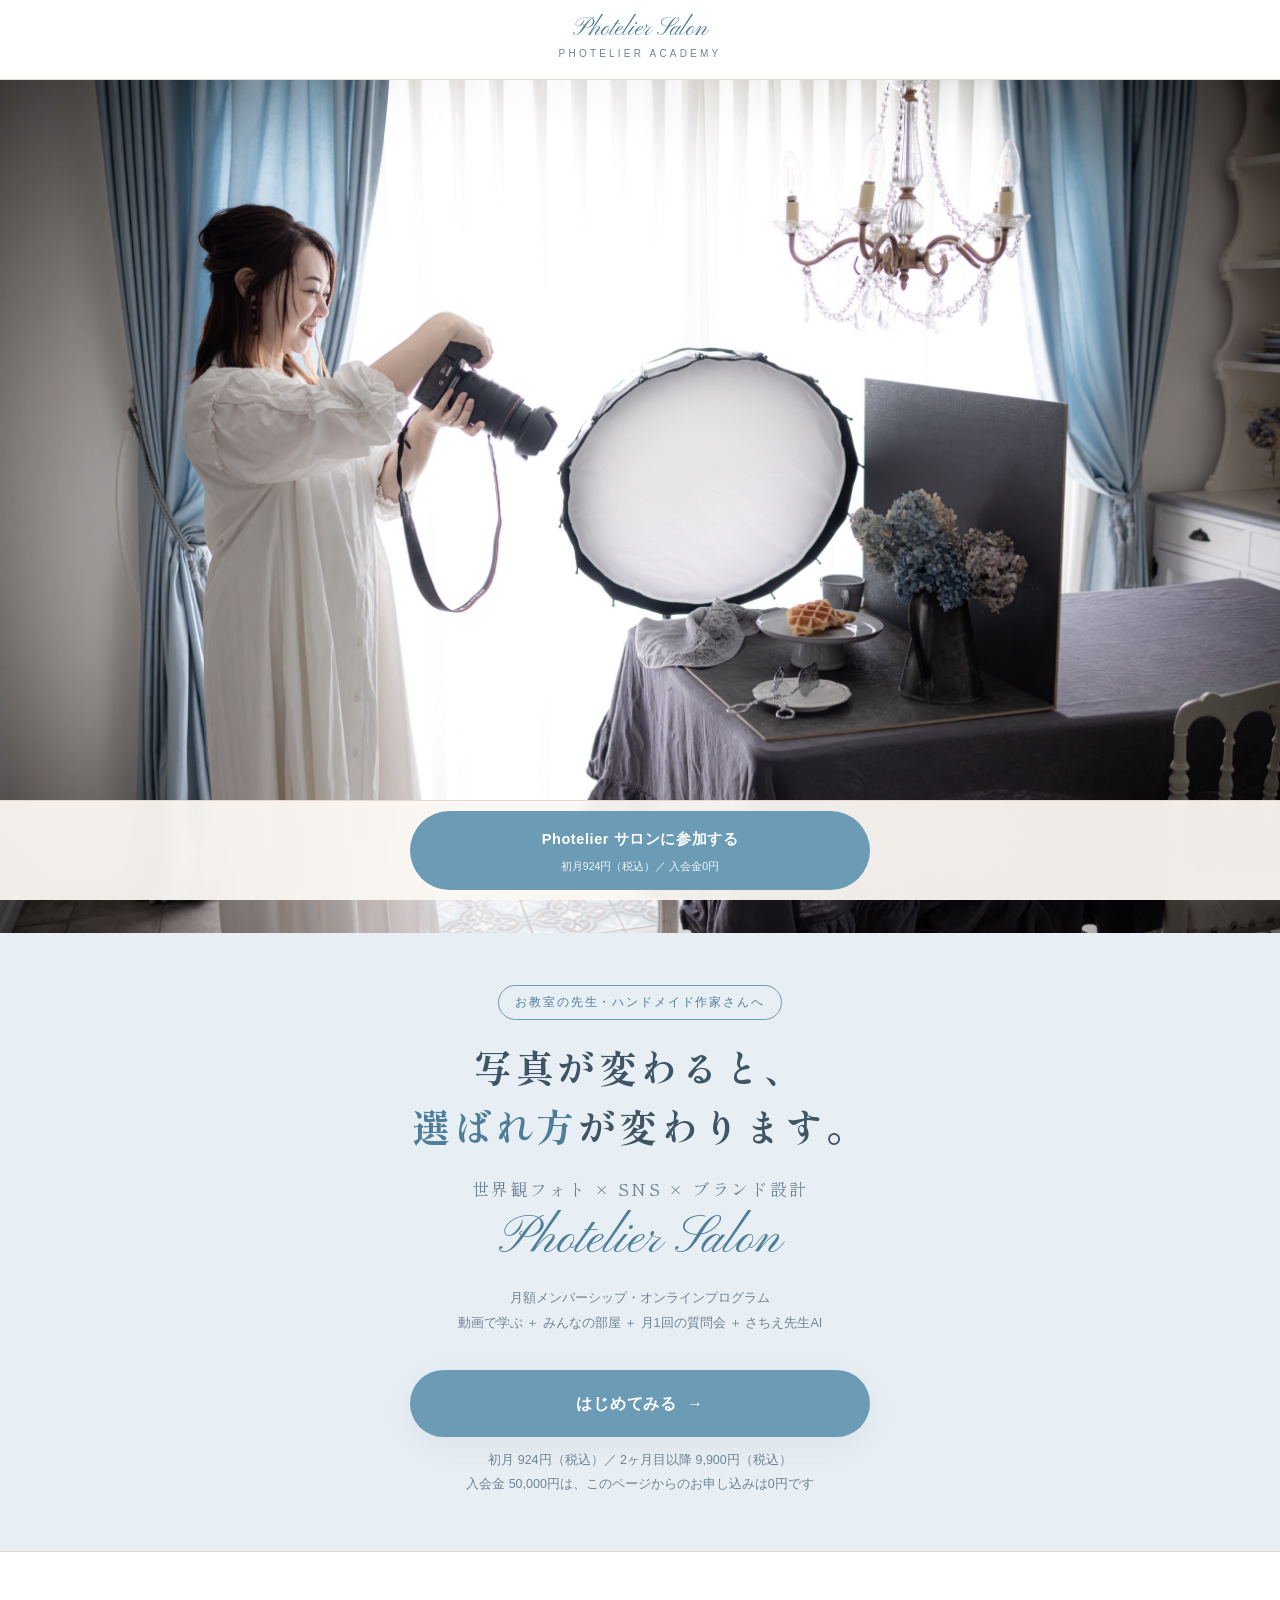
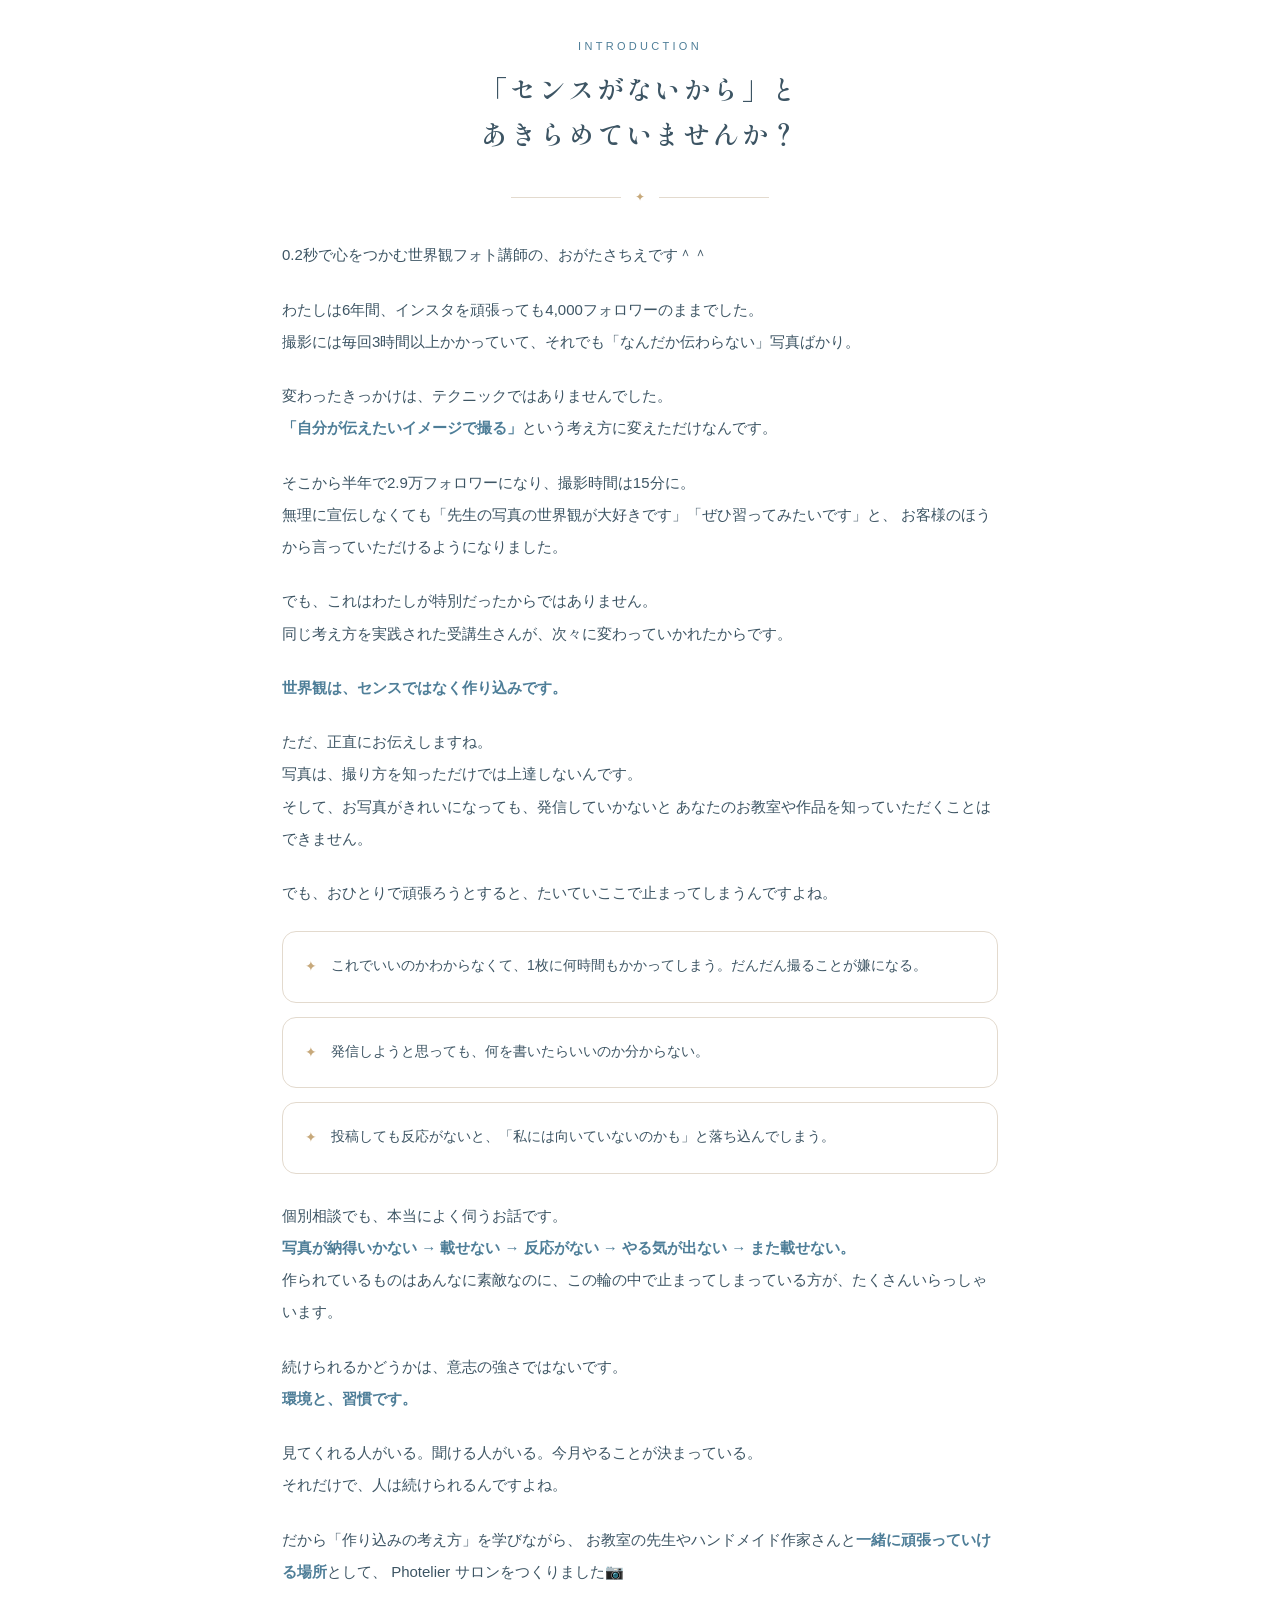
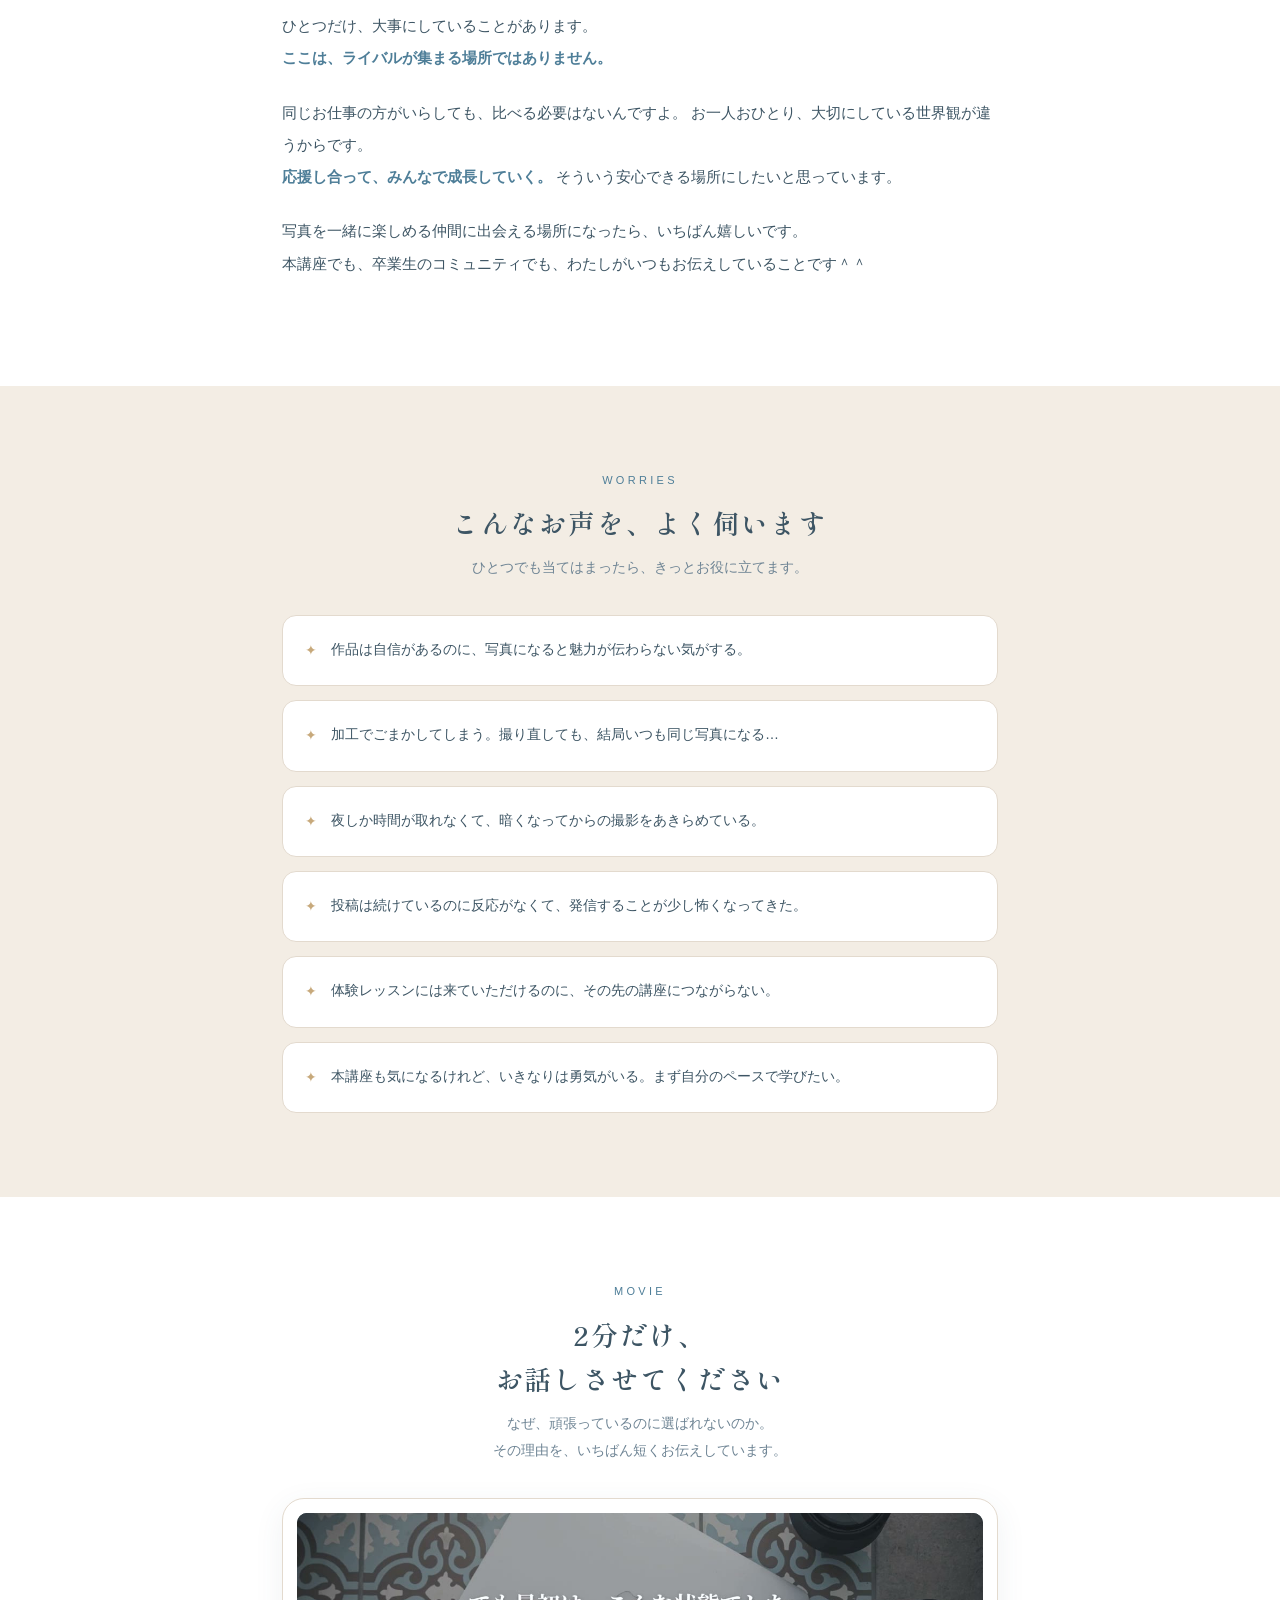
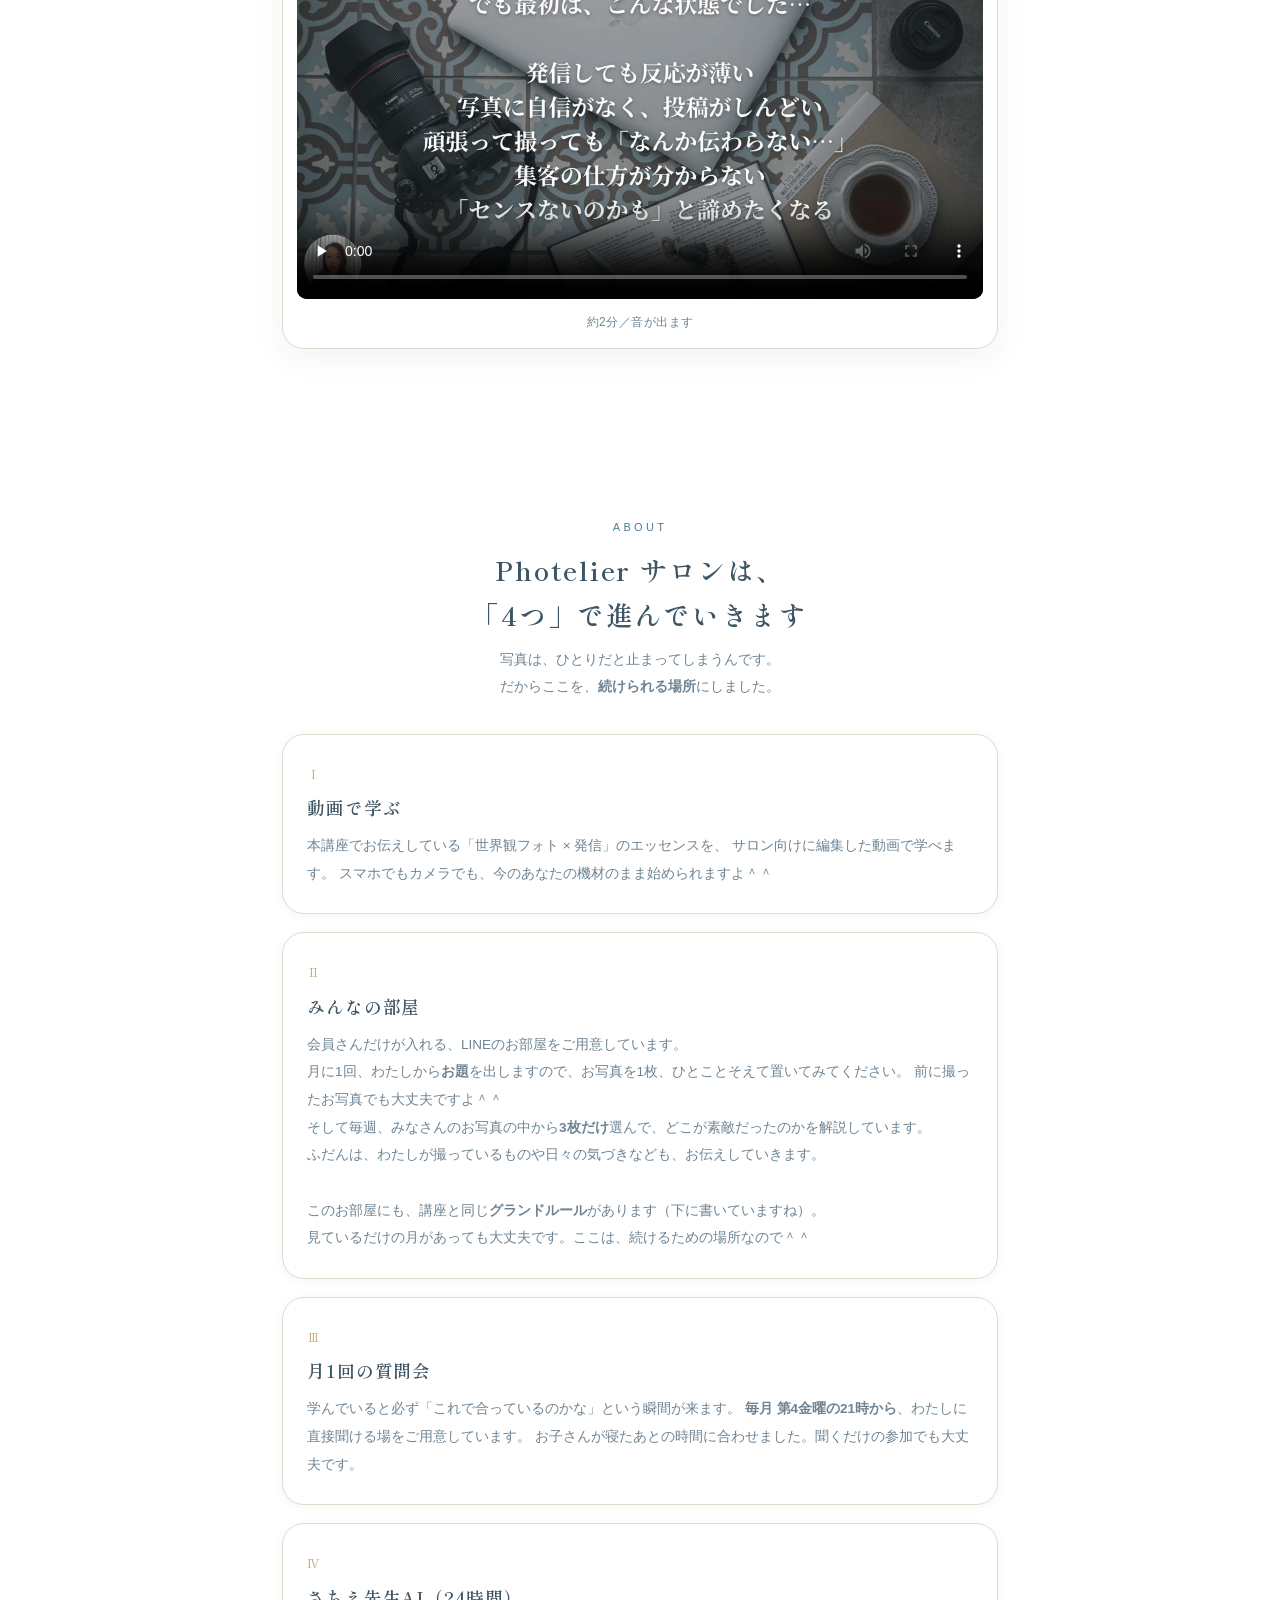
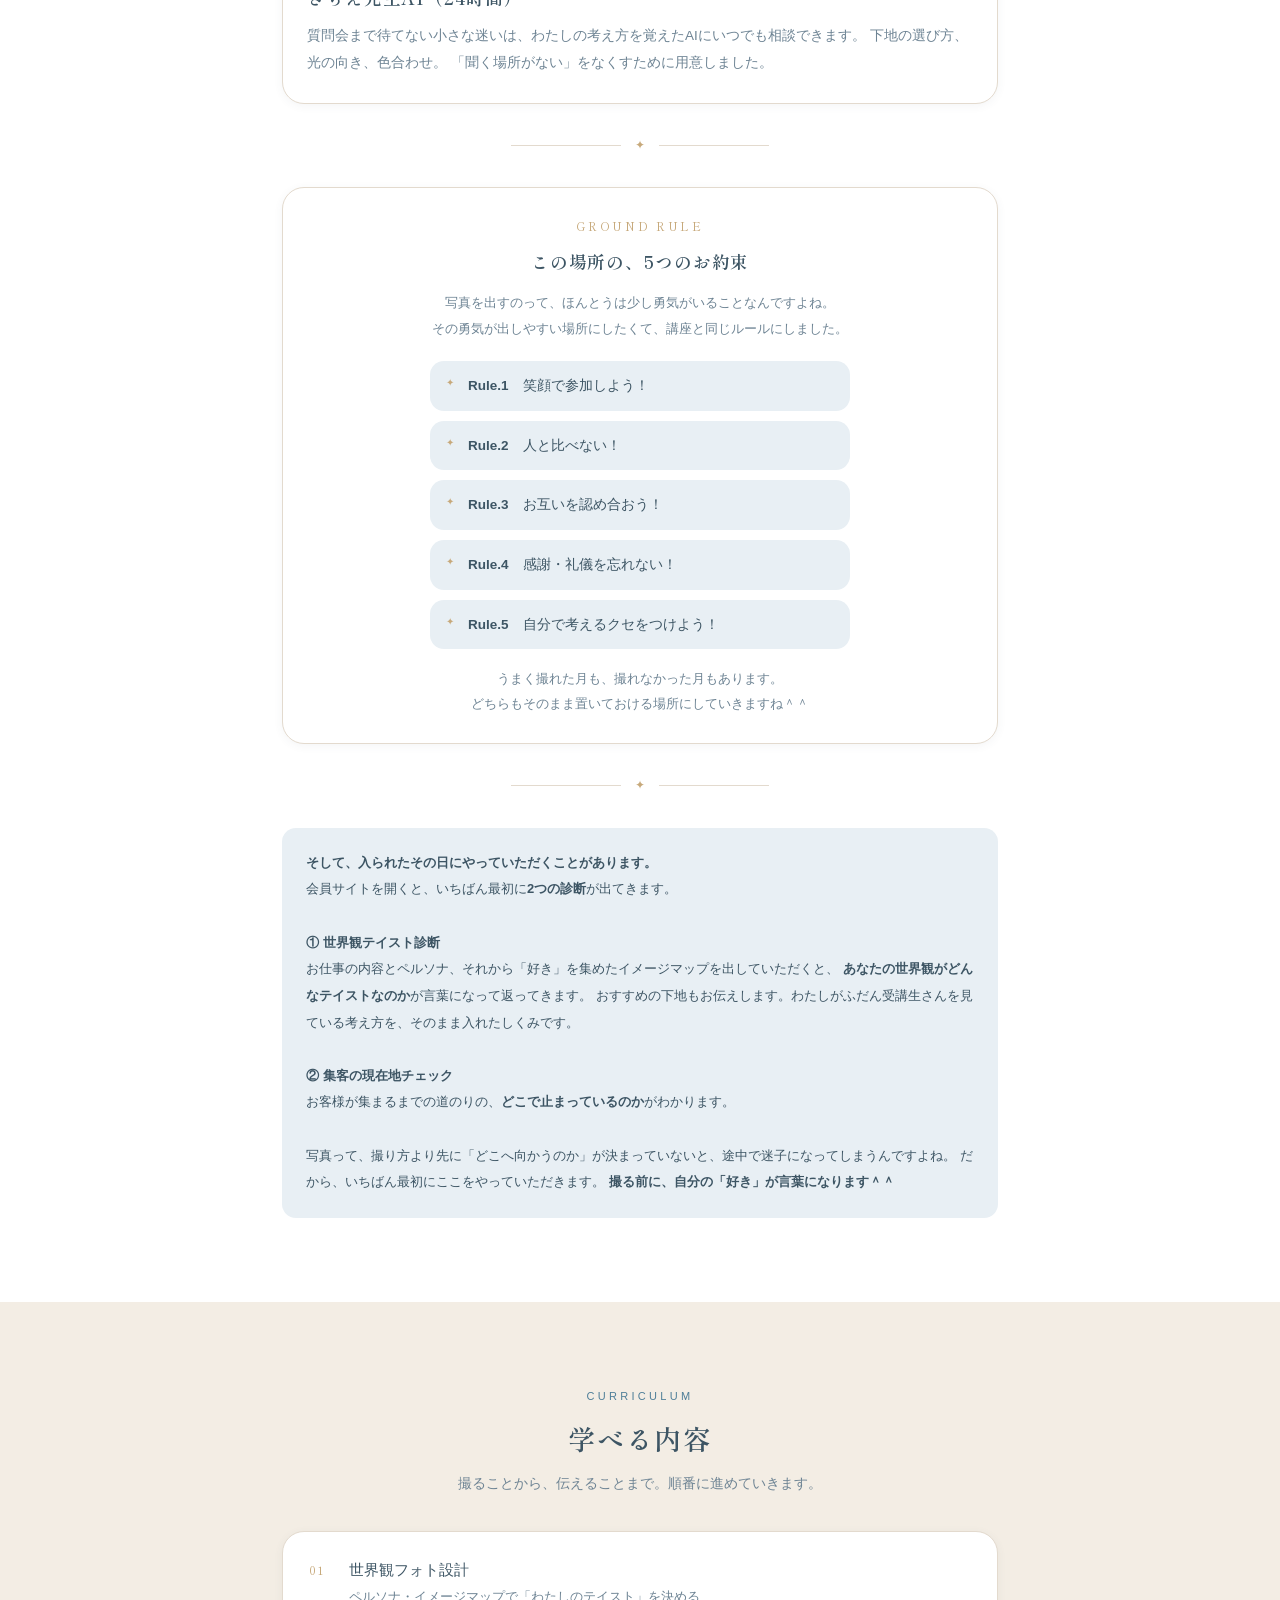
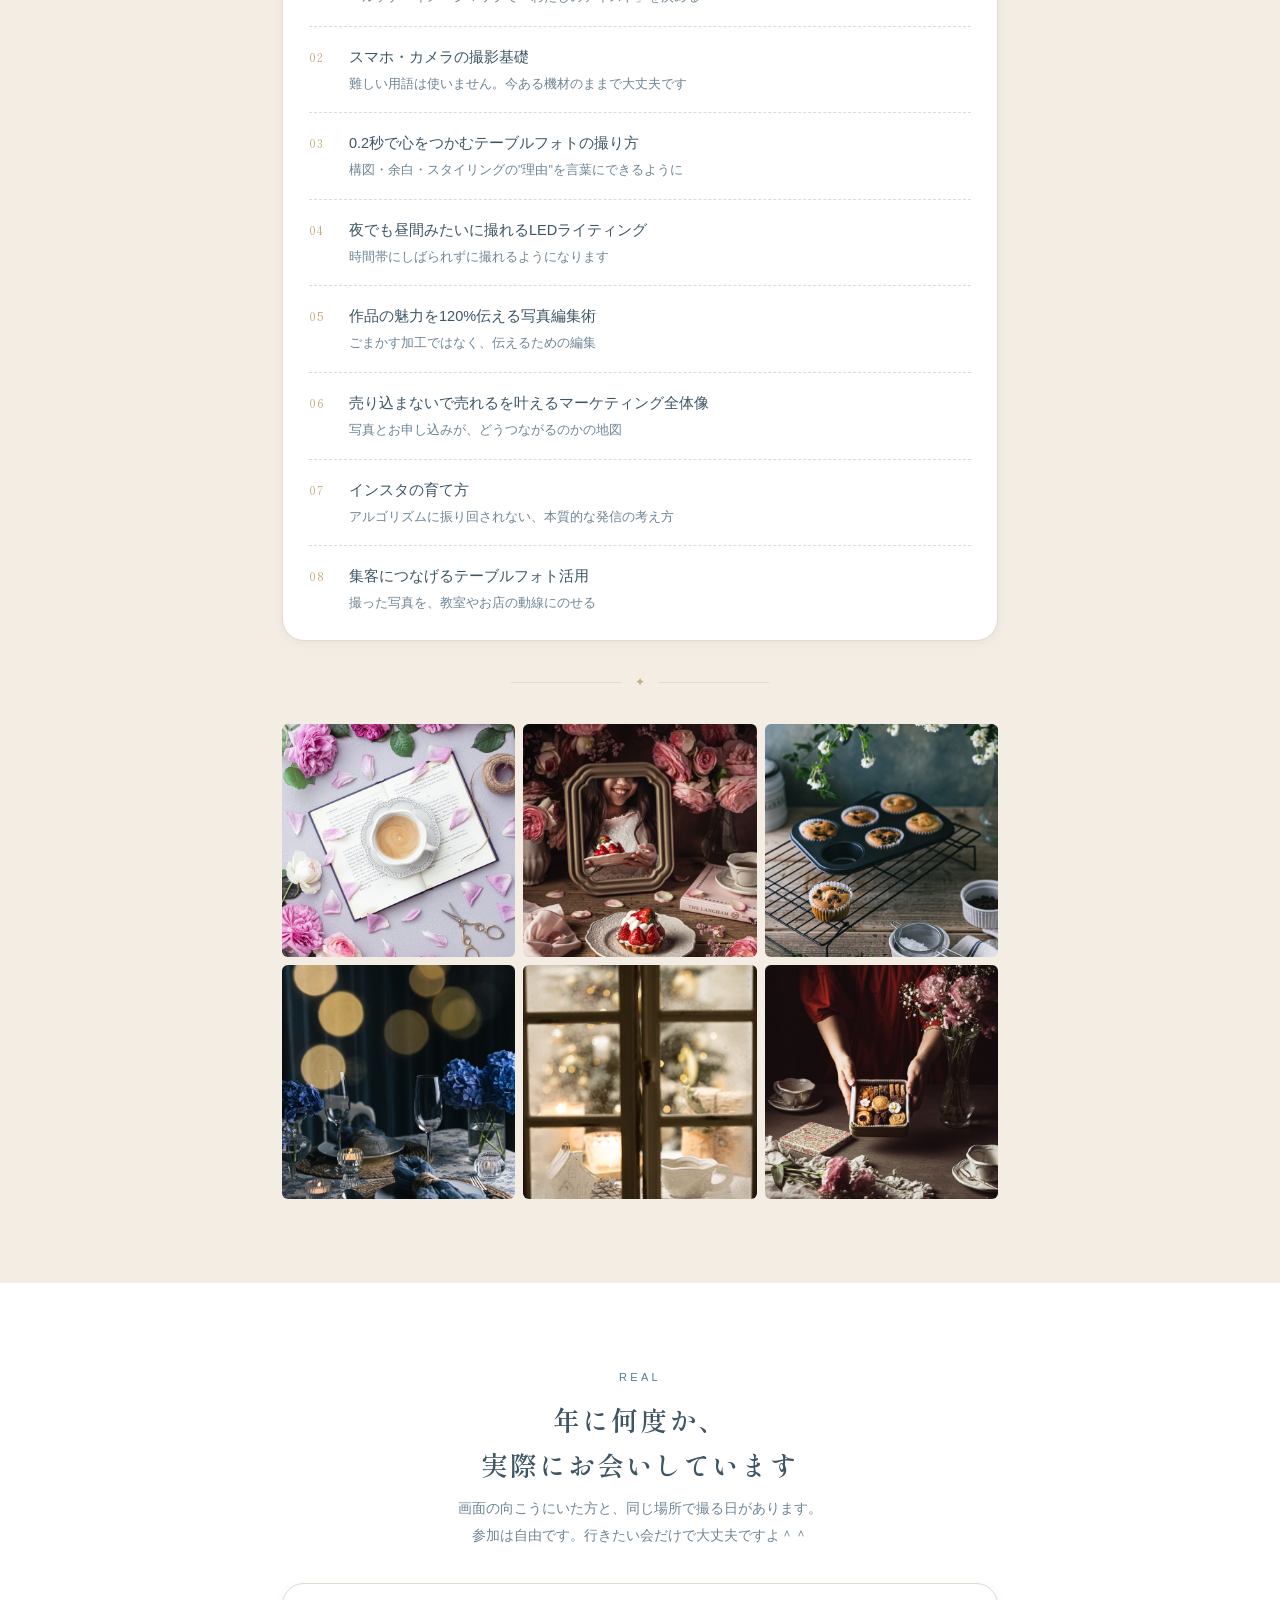
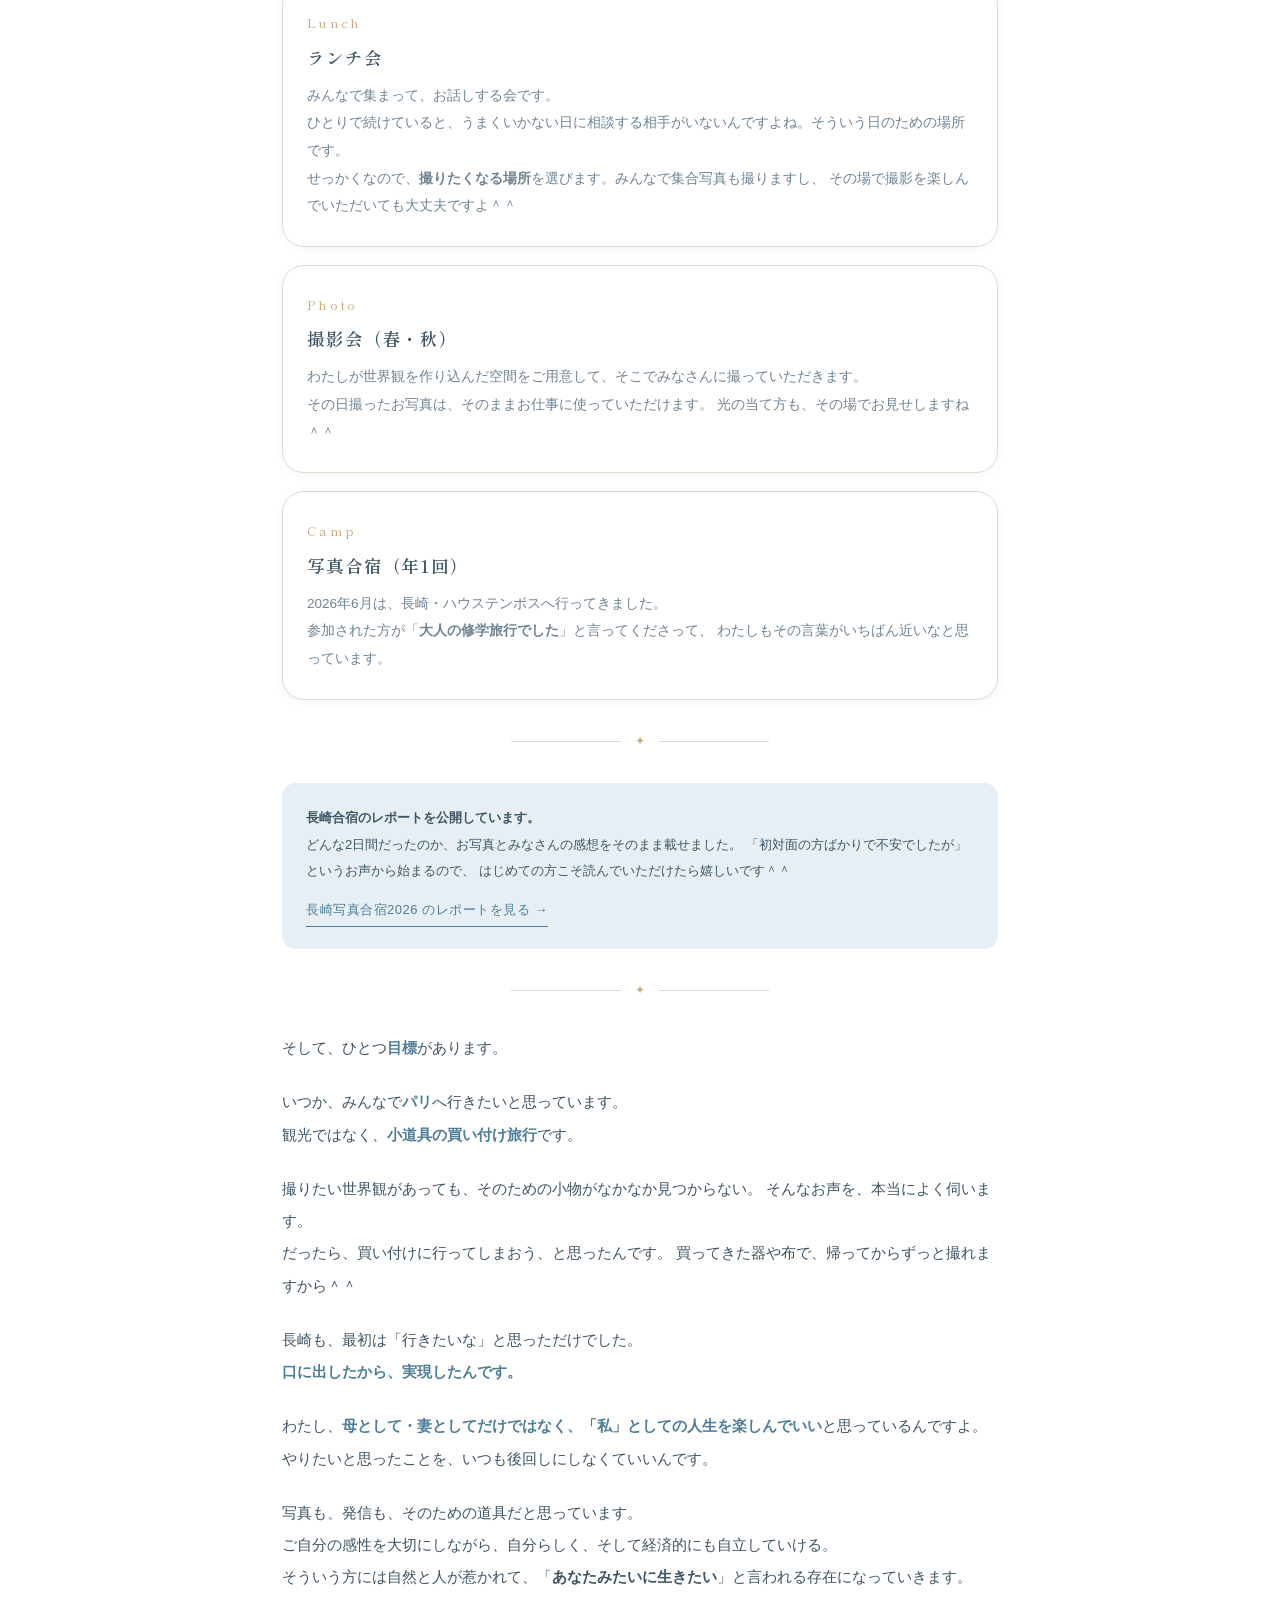
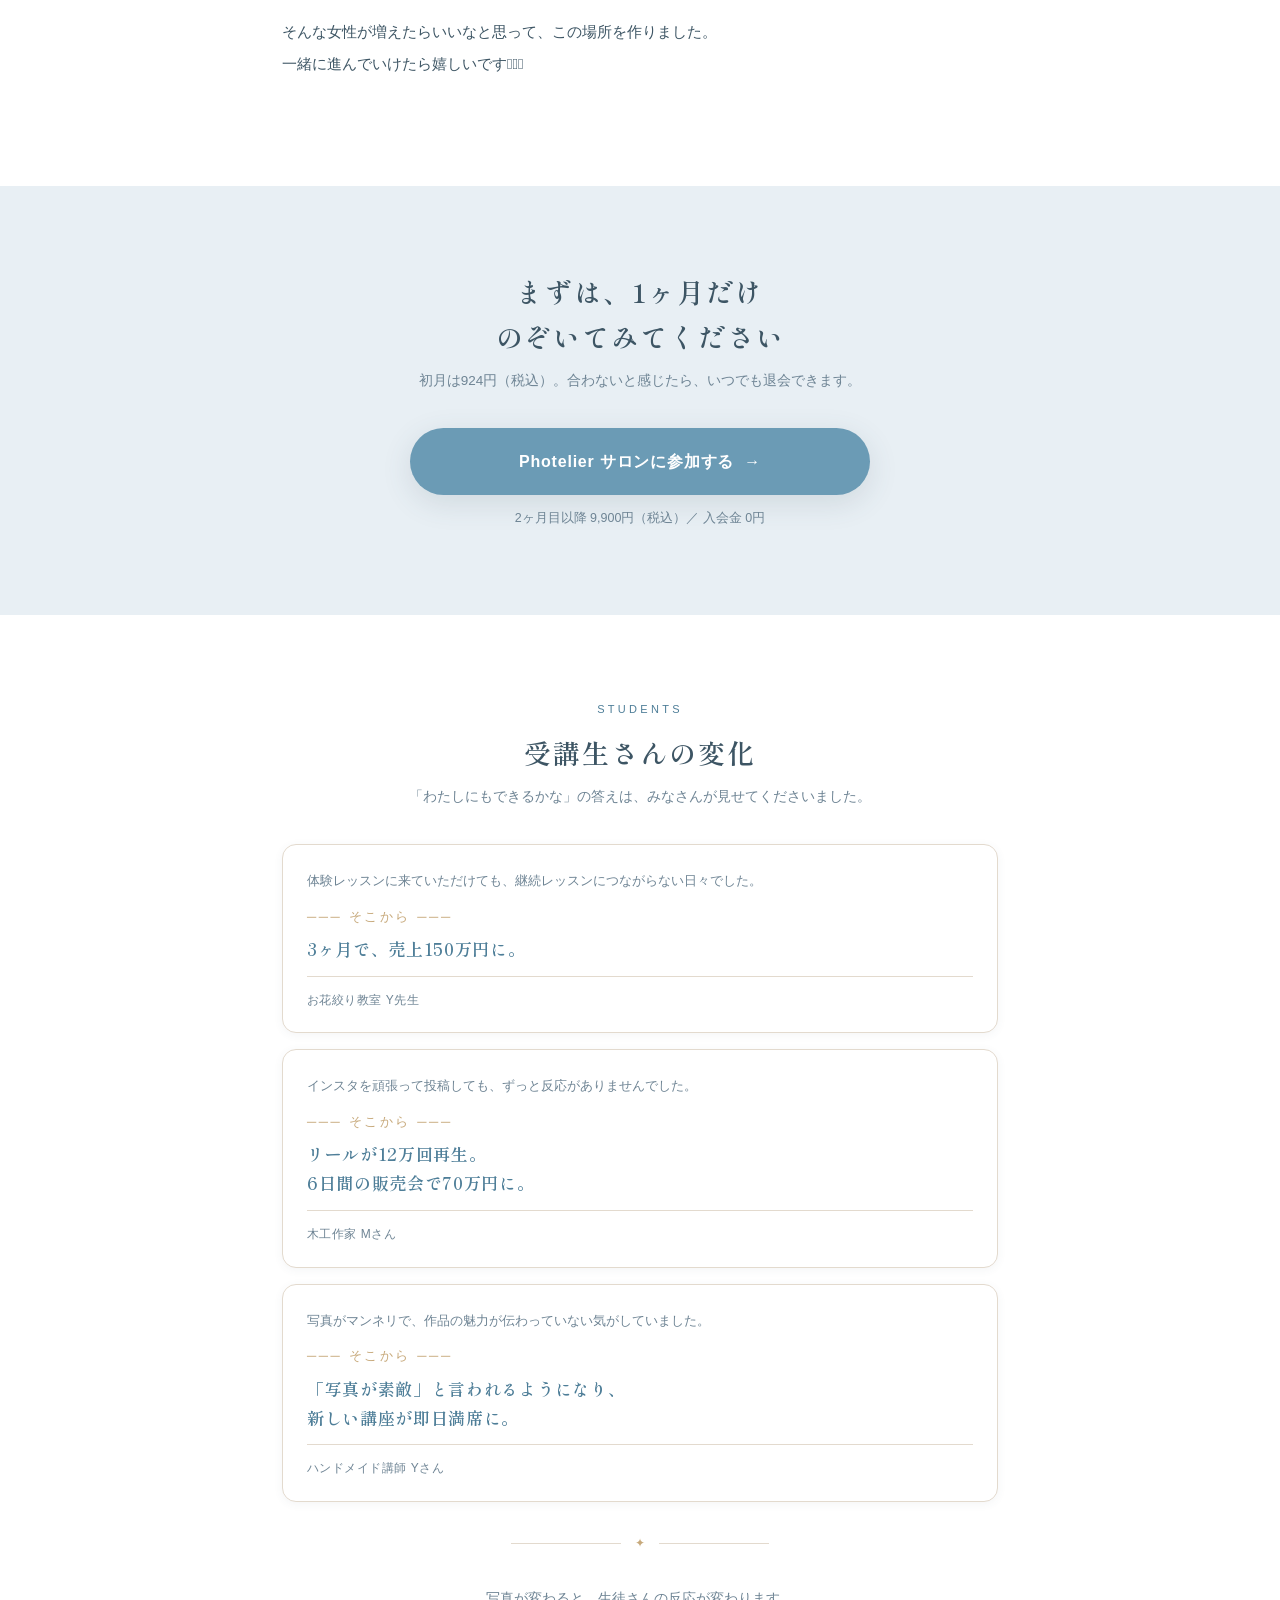
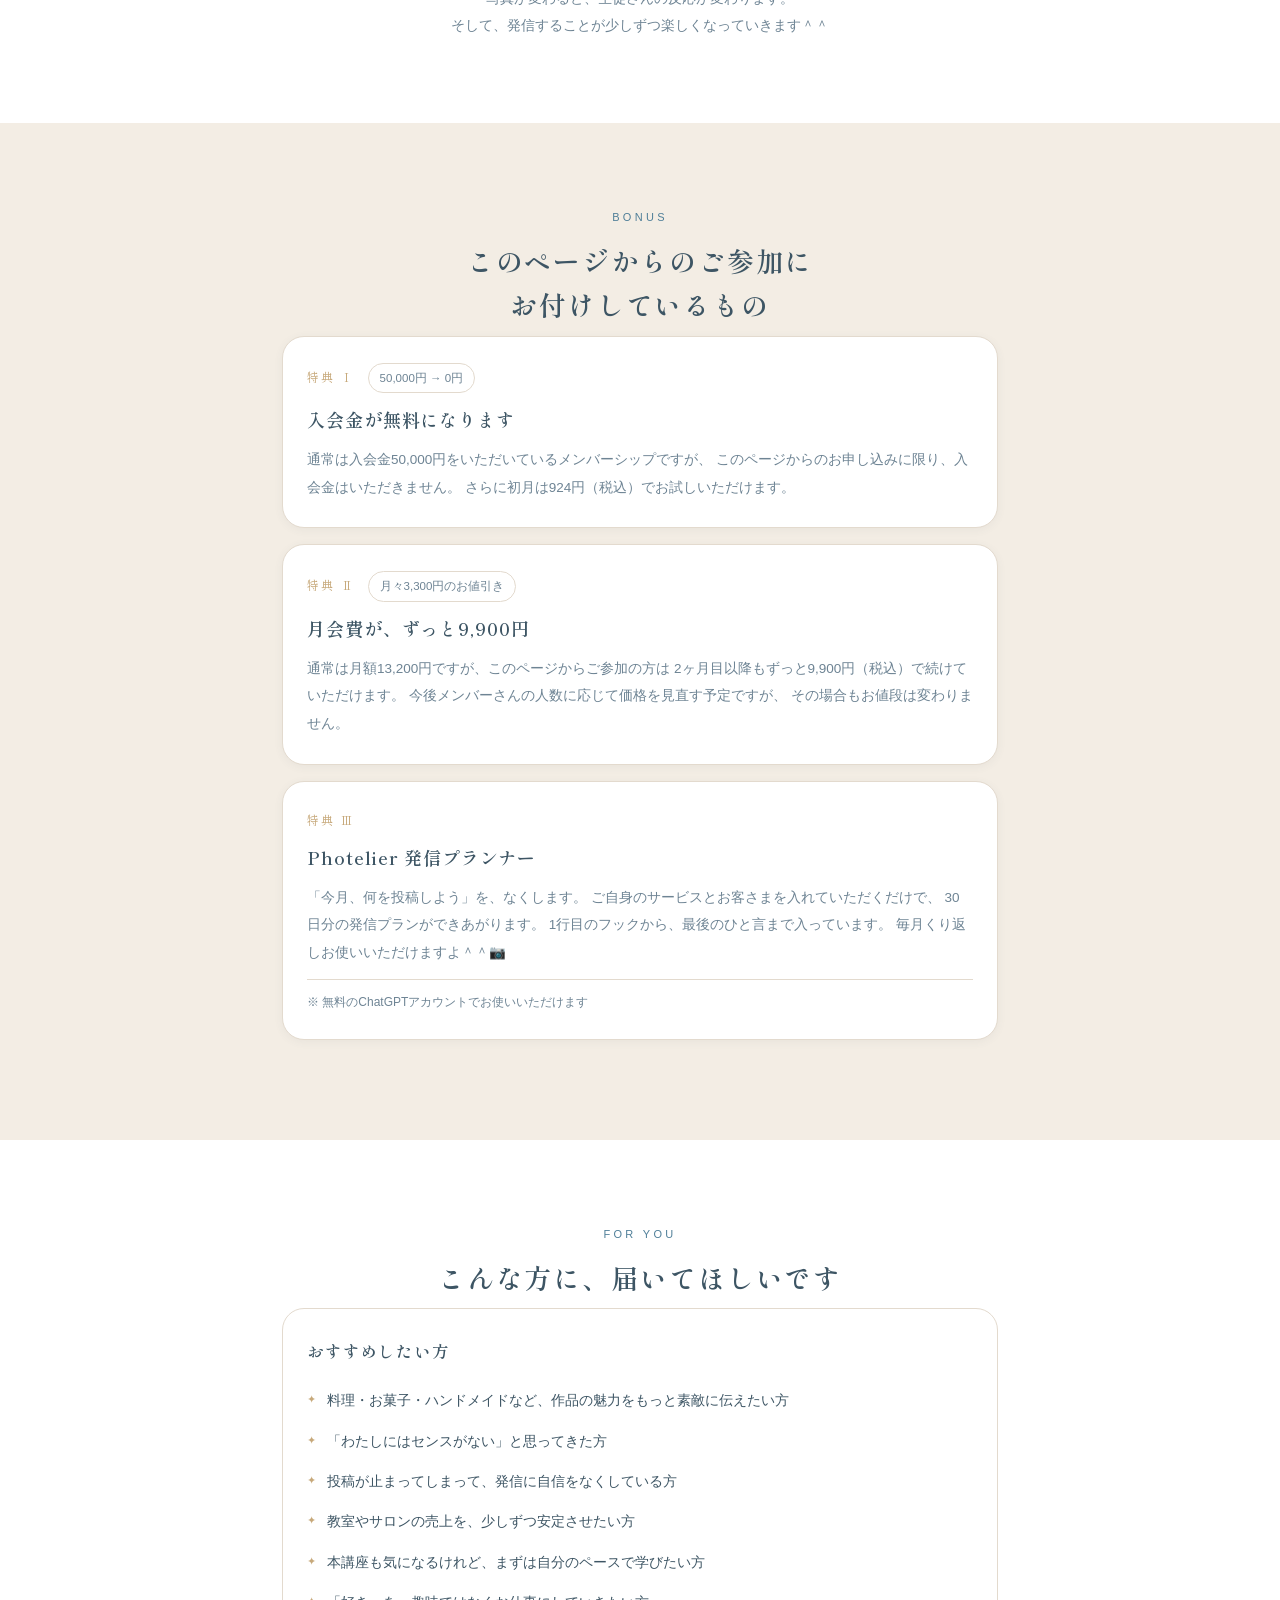
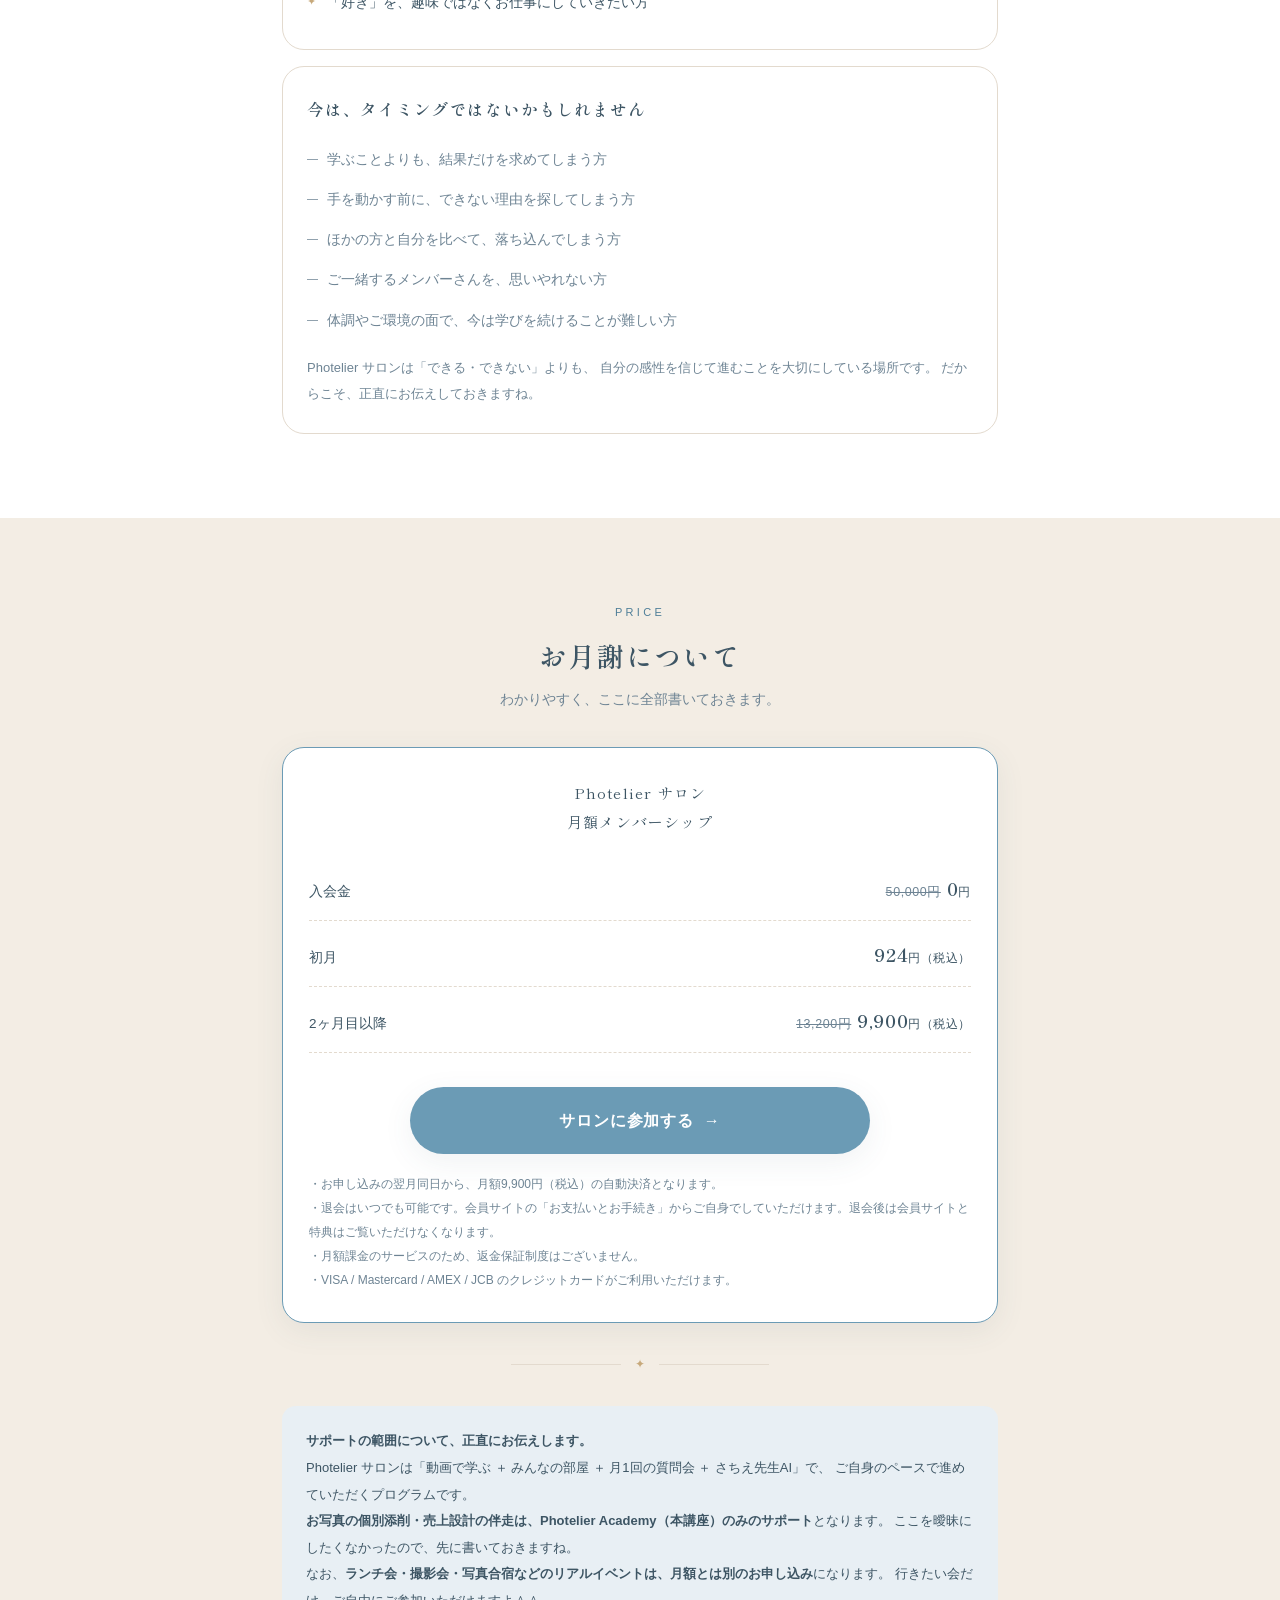
==== commit 93a45e34: "サロンLPにグランドルール5つのセクションを追加 写真を人に見せることへの不安が入会の一番の壁になるため、 講座と同じグランドルール5つを申し込み前に見えるようにした。  Co-Authored-By" ====
--- a/static/salon-lp.html
+++ b/static/salon-lp.html
@@ -192,6 +192,16 @@
   .scope b { font-weight: 600; }
   .linkline { display: inline-block; margin-top: 12px; color: var(--blue-deep); font-size: 13px; letter-spacing: .04em; border-bottom: 1px solid var(--blue-deep); padding-bottom: 2px; text-decoration: none; }
 
+  /* ---------- グランドルール ---------- */
+  .rules { background: var(--white); border: 1px solid var(--line); border-radius: var(--radius-lg); padding: 26px 24px; box-shadow: var(--shadow-sm); text-align: center; }
+  .rules__label { font-family: var(--serif); font-size: 12px; letter-spacing: .22em; color: var(--gold); margin-bottom: 10px; }
+  .rules h3 { font-family: var(--serif); font-size: 17.5px; font-weight: 600; letter-spacing: .05em; line-height: 1.6; margin-bottom: 14px; }
+  .rules__lead { font-size: 13px; color: var(--text-soft); line-height: 2.05; margin-bottom: 18px; }
+  .rules ul { list-style: none; display: grid; gap: 10px; max-width: 420px; margin: 0 auto; text-align: left; }
+  .rules li { position: relative; padding: 12px 16px 12px 38px; background: var(--hero-bg); border-radius: var(--radius); font-size: 13.5px; line-height: 1.9; }
+  .rules li::before { content: "✦"; position: absolute; left: 16px; top: 12px; color: var(--gold); font-size: 10px; }
+  .rules__note { font-size: 12.5px; color: var(--text-soft); line-height: 2; margin-top: 18px; }
+
   /* ---------- FAQ ---------- */
   .faq { background: var(--white); border: 1px solid var(--line); border-radius: var(--radius); overflow: hidden; }
   .faq details { border-bottom: 1px solid var(--line); }
@@ -425,8 +435,7 @@
           前に撮ったお写真でも大丈夫ですよ＾＾<br>
           そして毎週、みなさんのお写真の中から<b>3枚だけ</b>選んで、どこが素敵だったのかを解説しています。<br>
           ふだんは、わたしが撮っているものや日々の気づきなども、お伝えしていきます。<br><br>
-          このお部屋には、3つだけお約束があります。
-          <b>否定しない。良かったところから言う。上手い下手を比べる場ではない。</b><br>
+          このお部屋にも、講座と同じ<b>グランドルール</b>があります（下に書いていますね）。<br>
           見ているだけの月があっても大丈夫です。ここは、続けるための場所なので＾＾
         </p>
       </div>
@@ -448,6 +457,28 @@
           「聞く場所がない」をなくすために用意しました。
         </p>
       </div>
+    </div>
+
+    <div class="divider">✦</div>
+
+    <div class="rules">
+      <div class="rules__label">GROUND RULE</div>
+      <h3>この場所の、5つのお約束</h3>
+      <p class="rules__lead">
+        写真を出すのって、ほんとうは少し勇気がいることなんですよね。<br>
+        その勇気が出しやすい場所にしたくて、講座と同じルールにしました。
+      </p>
+      <ul>
+        <li><b>Rule.1</b>　笑顔で参加しよう！</li>
+        <li><b>Rule.2</b>　人と比べない！</li>
+        <li><b>Rule.3</b>　お互いを認め合おう！</li>
+        <li><b>Rule.4</b>　感謝・礼儀を忘れない！</li>
+        <li><b>Rule.5</b>　自分で考えるクセをつけよう！</li>
+      </ul>
+      <p class="rules__note">
+        うまく撮れた月も、撮れなかった月もあります。<br>
+        どちらもそのまま置いておける場所にしていきますね＾＾
+      </p>
     </div>
 
     <div class="divider">✦</div>
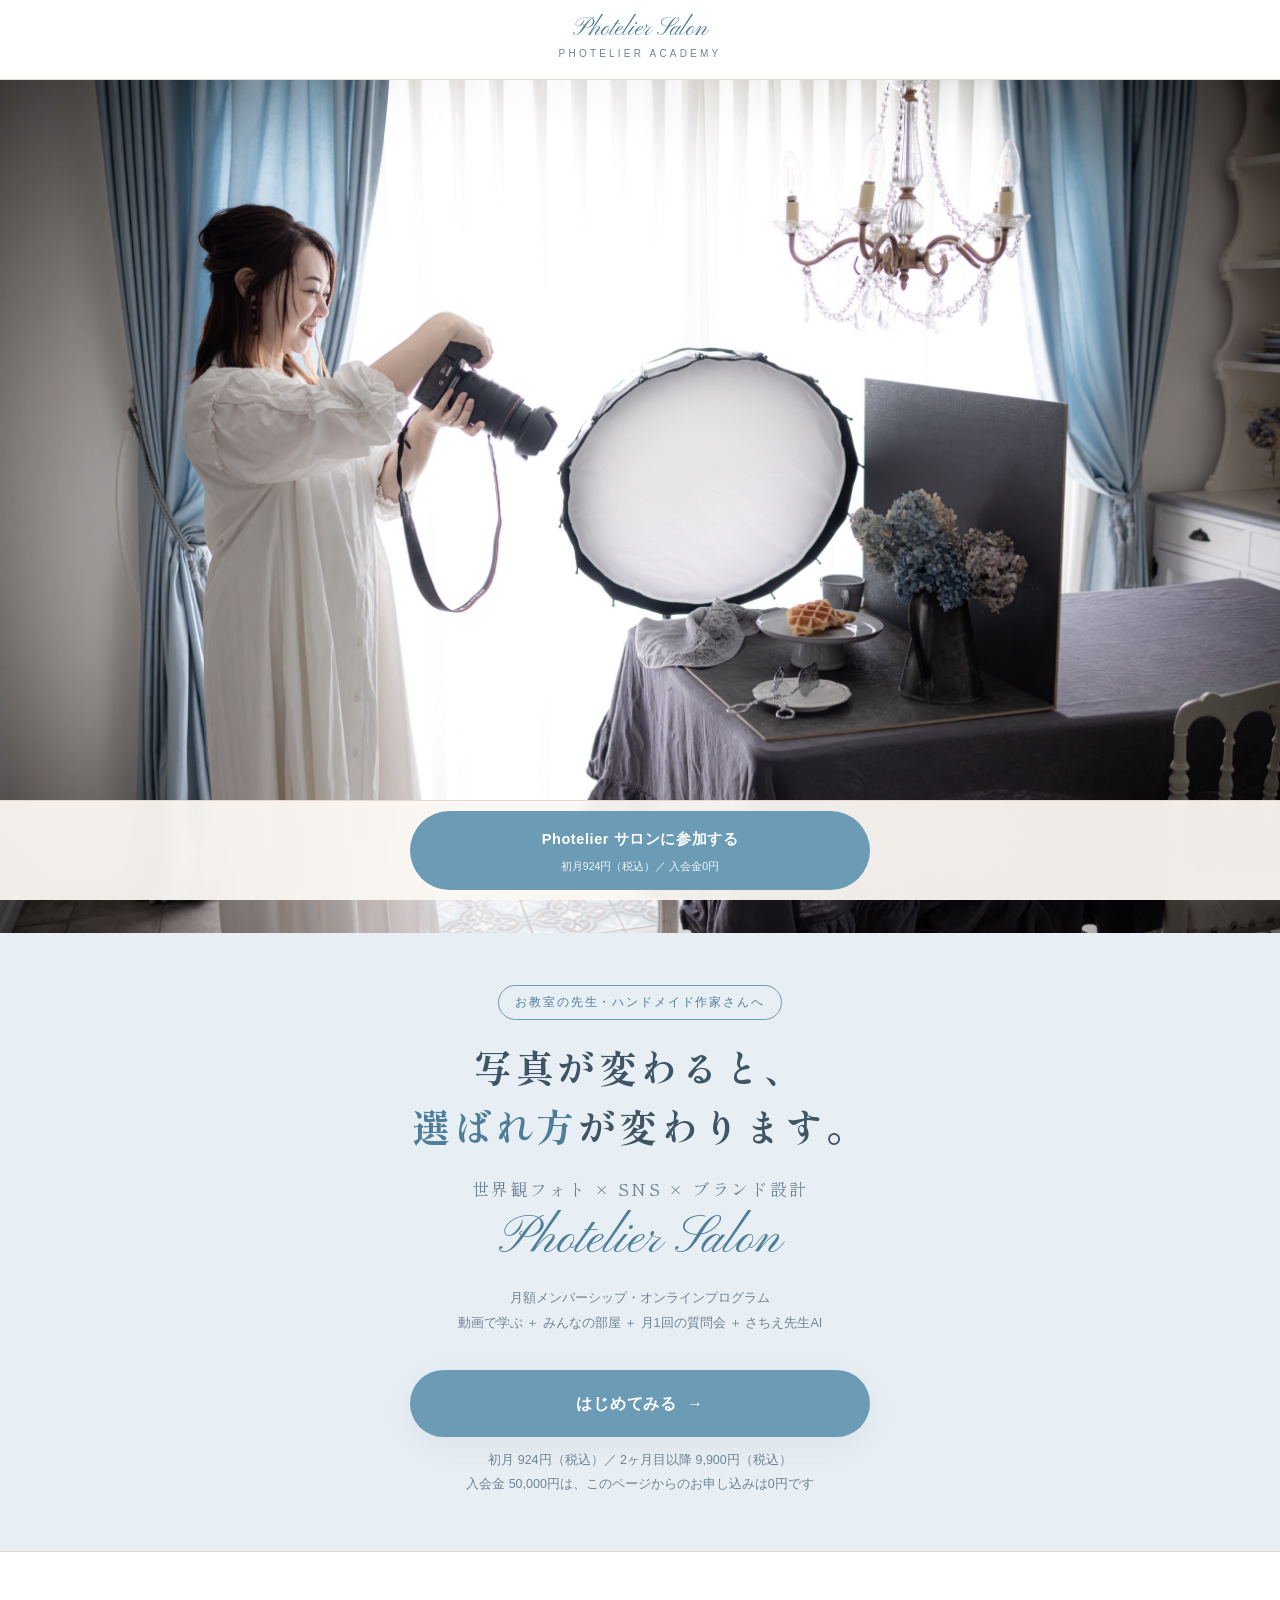
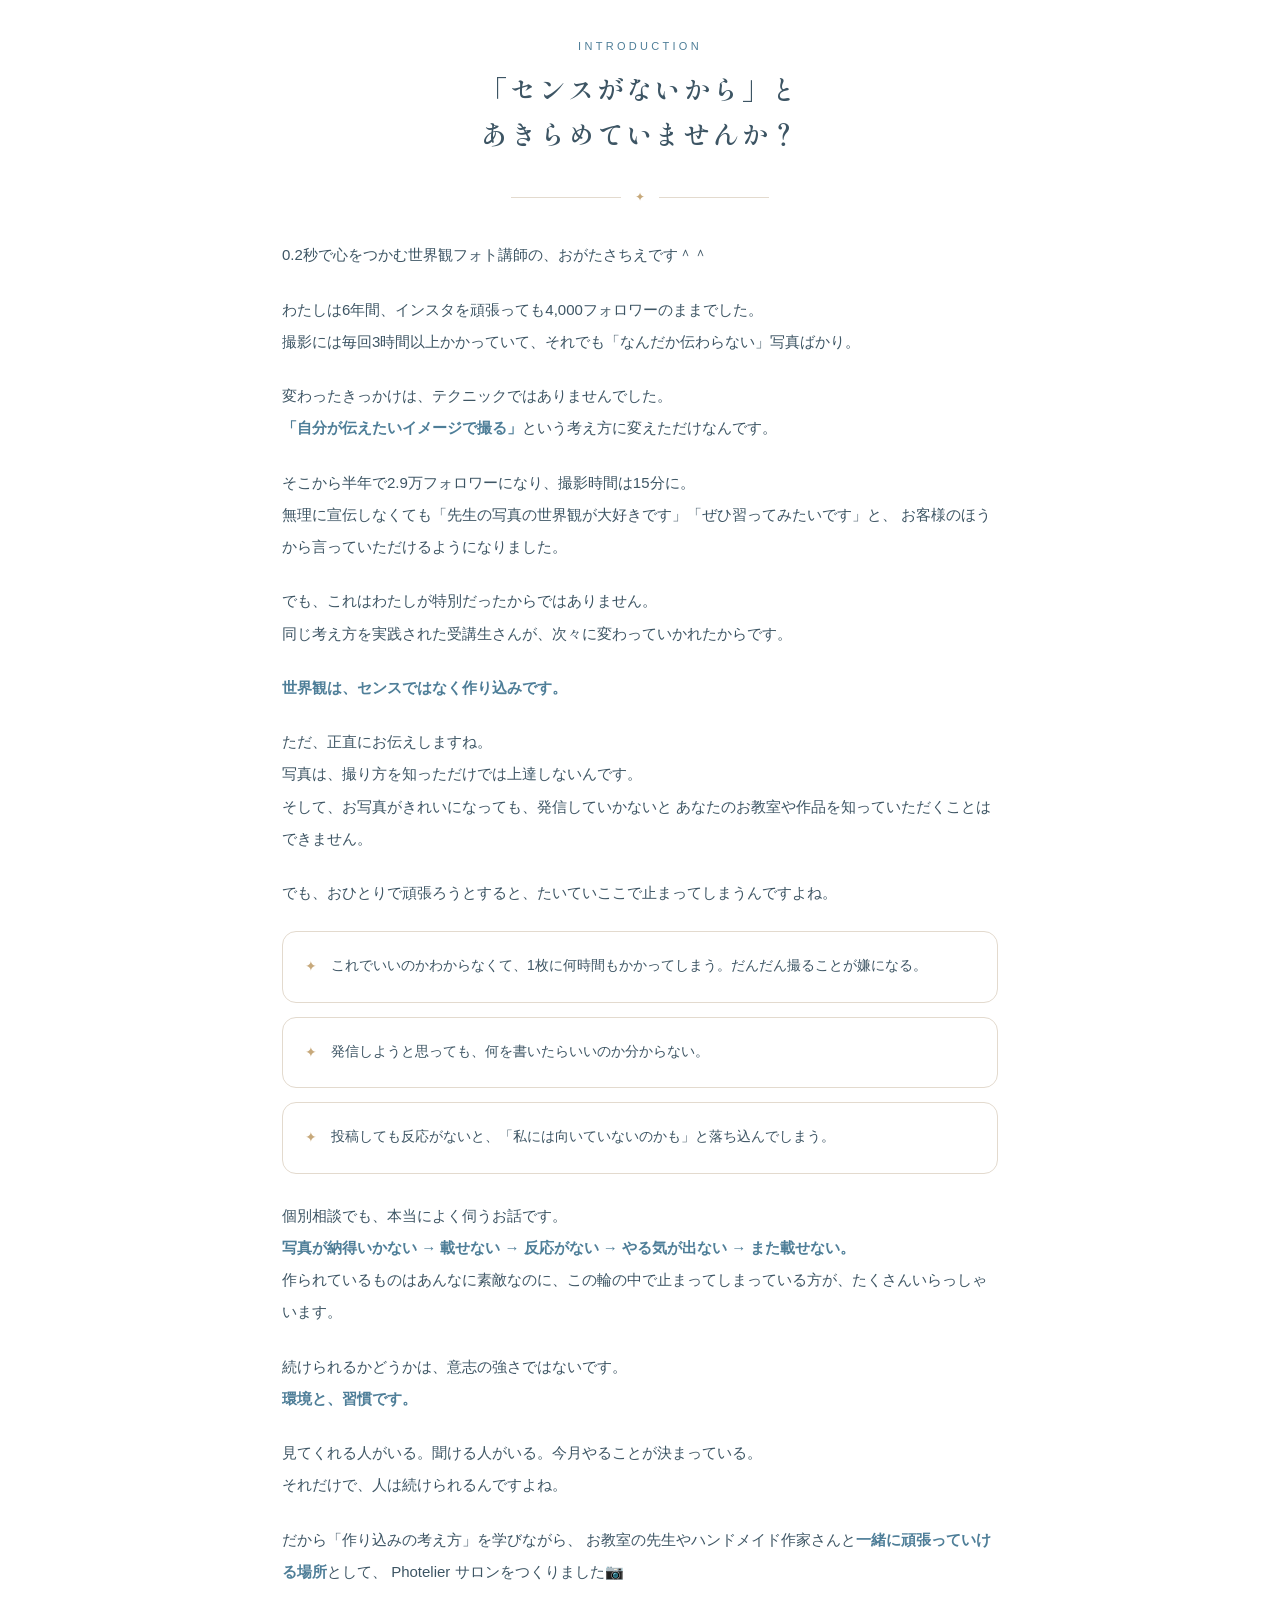
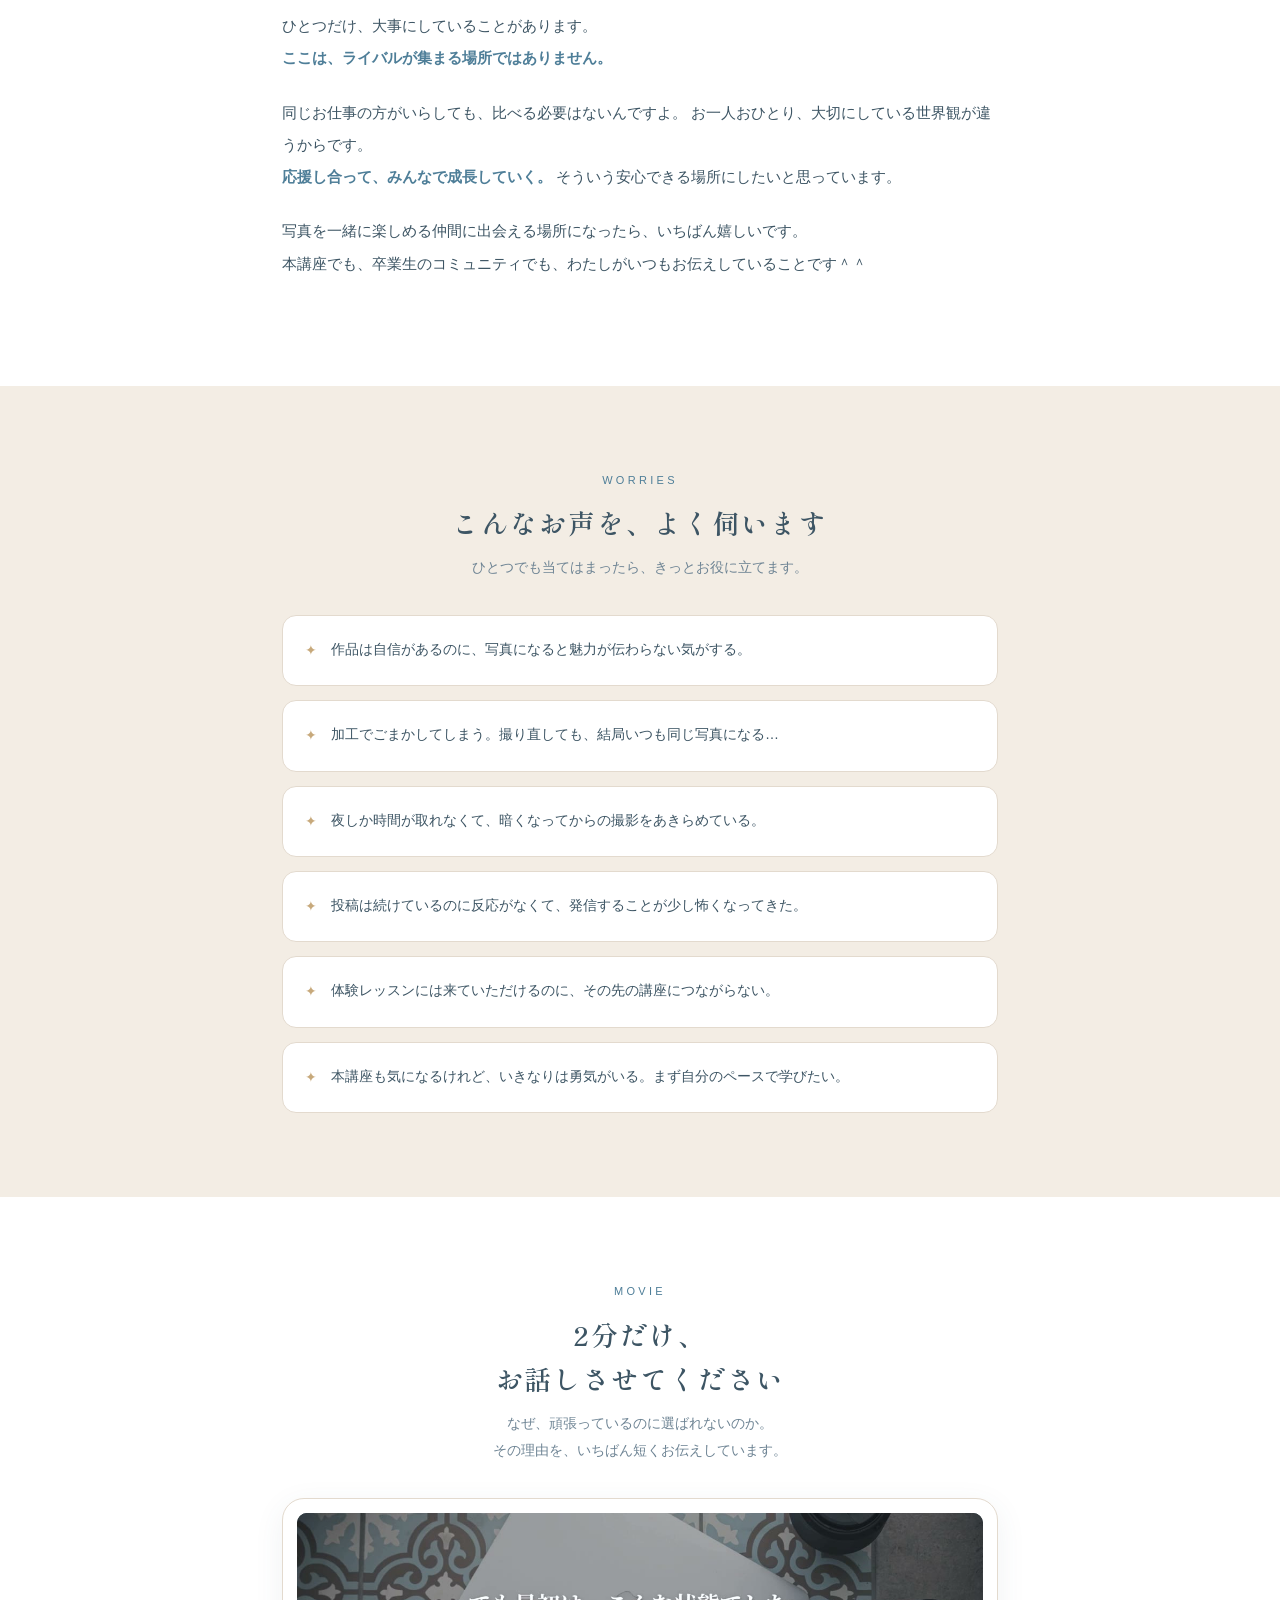
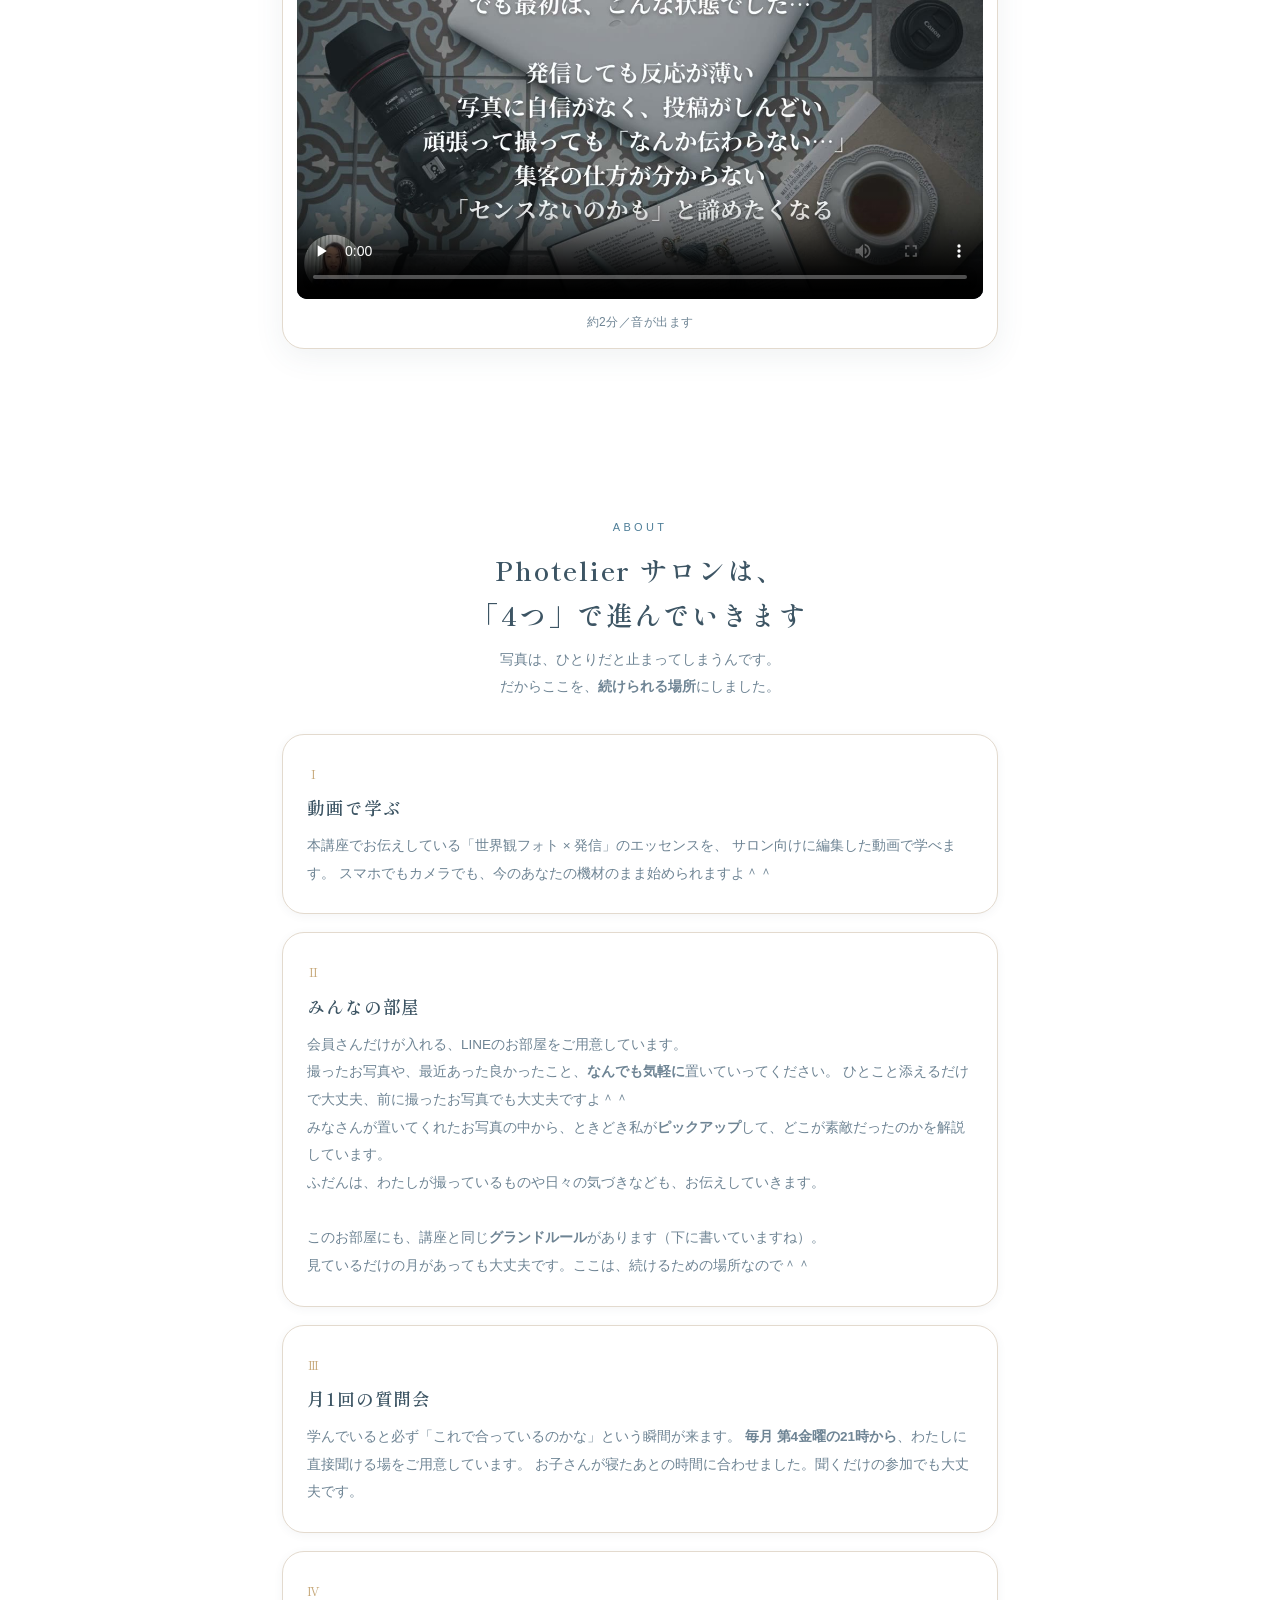
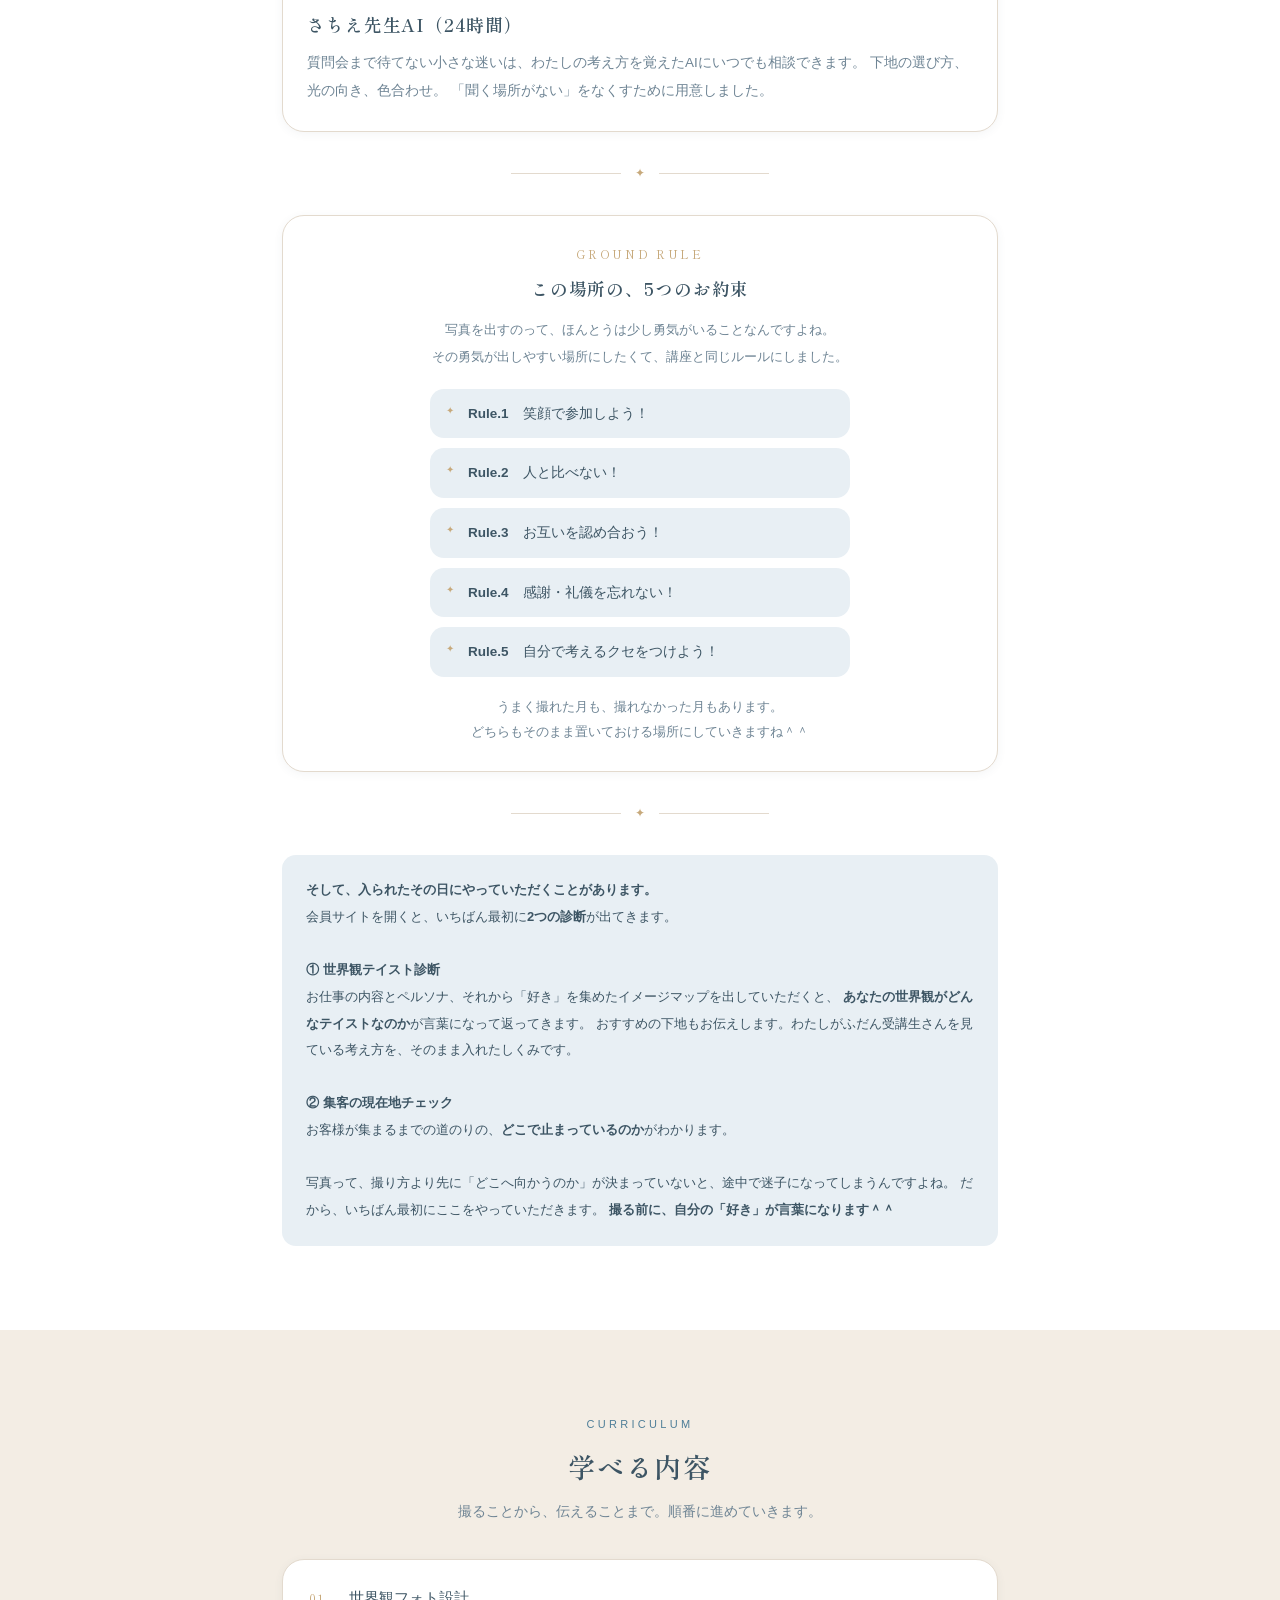
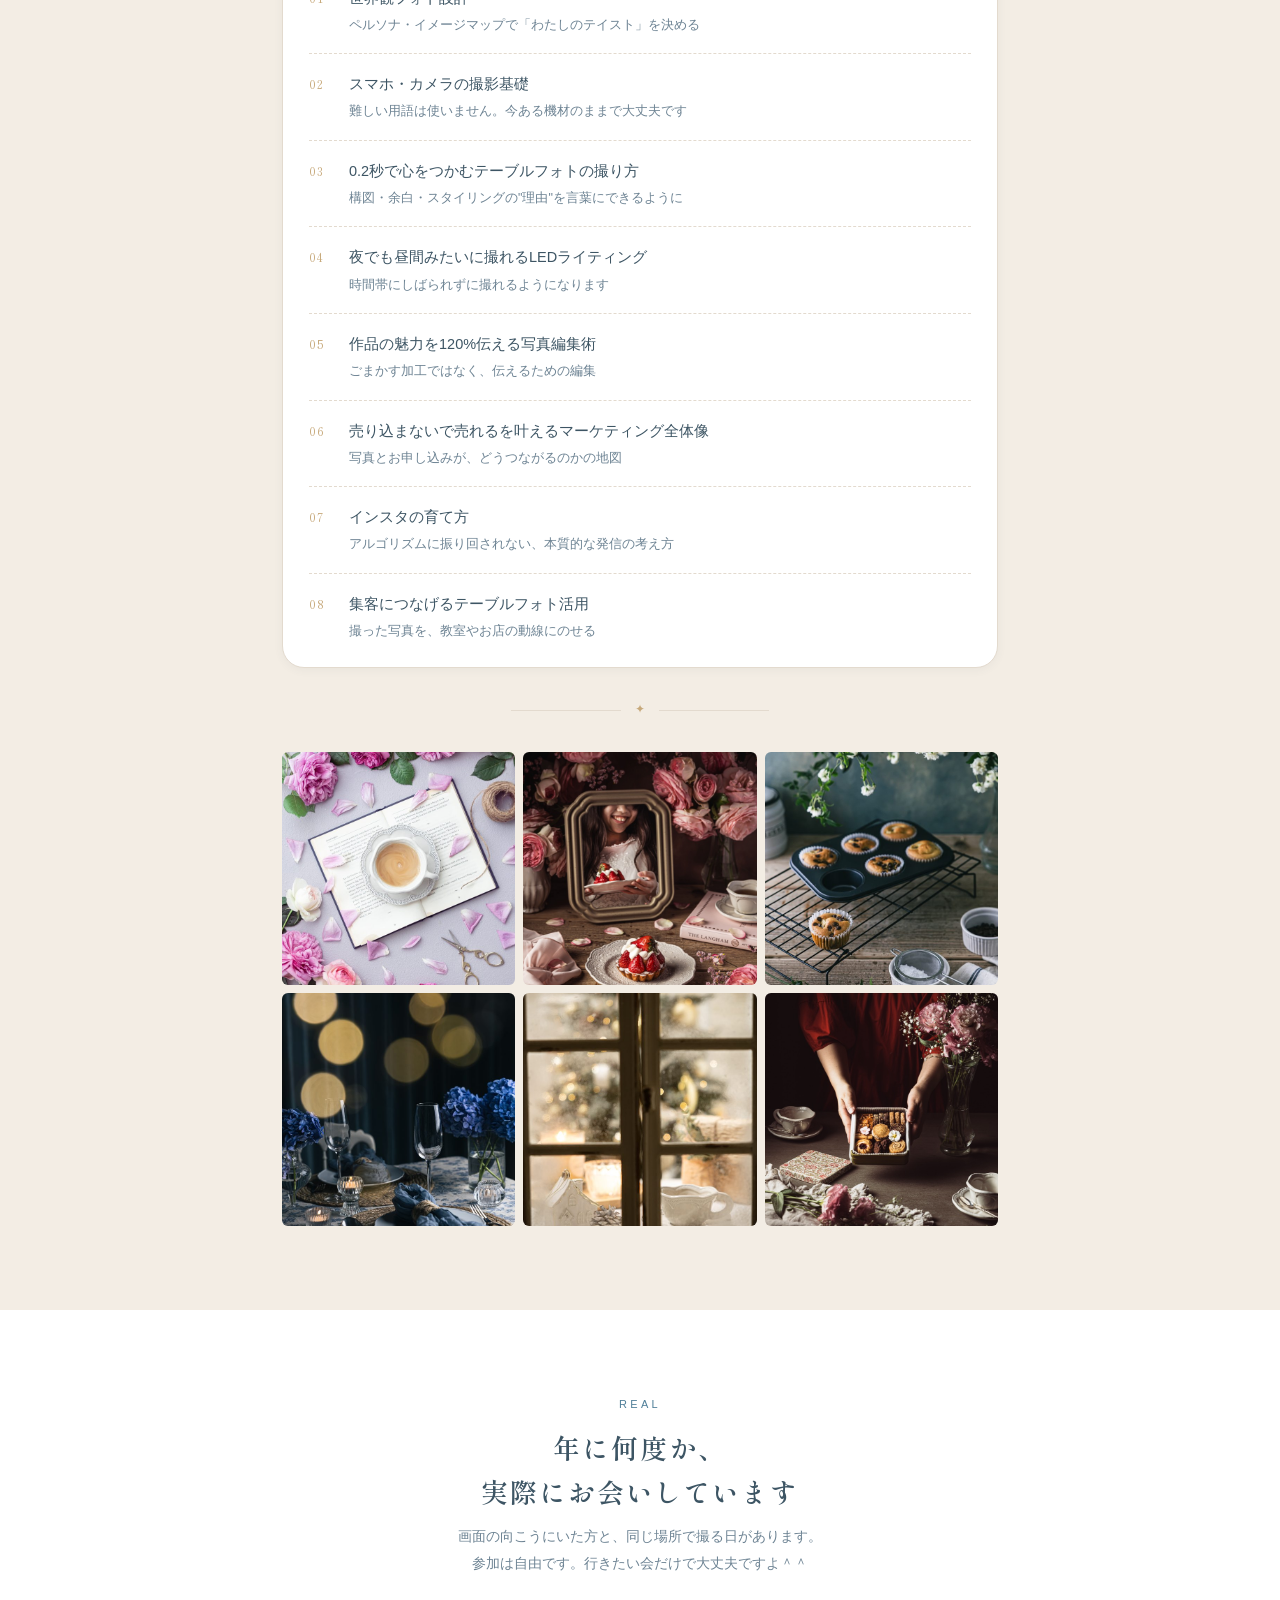
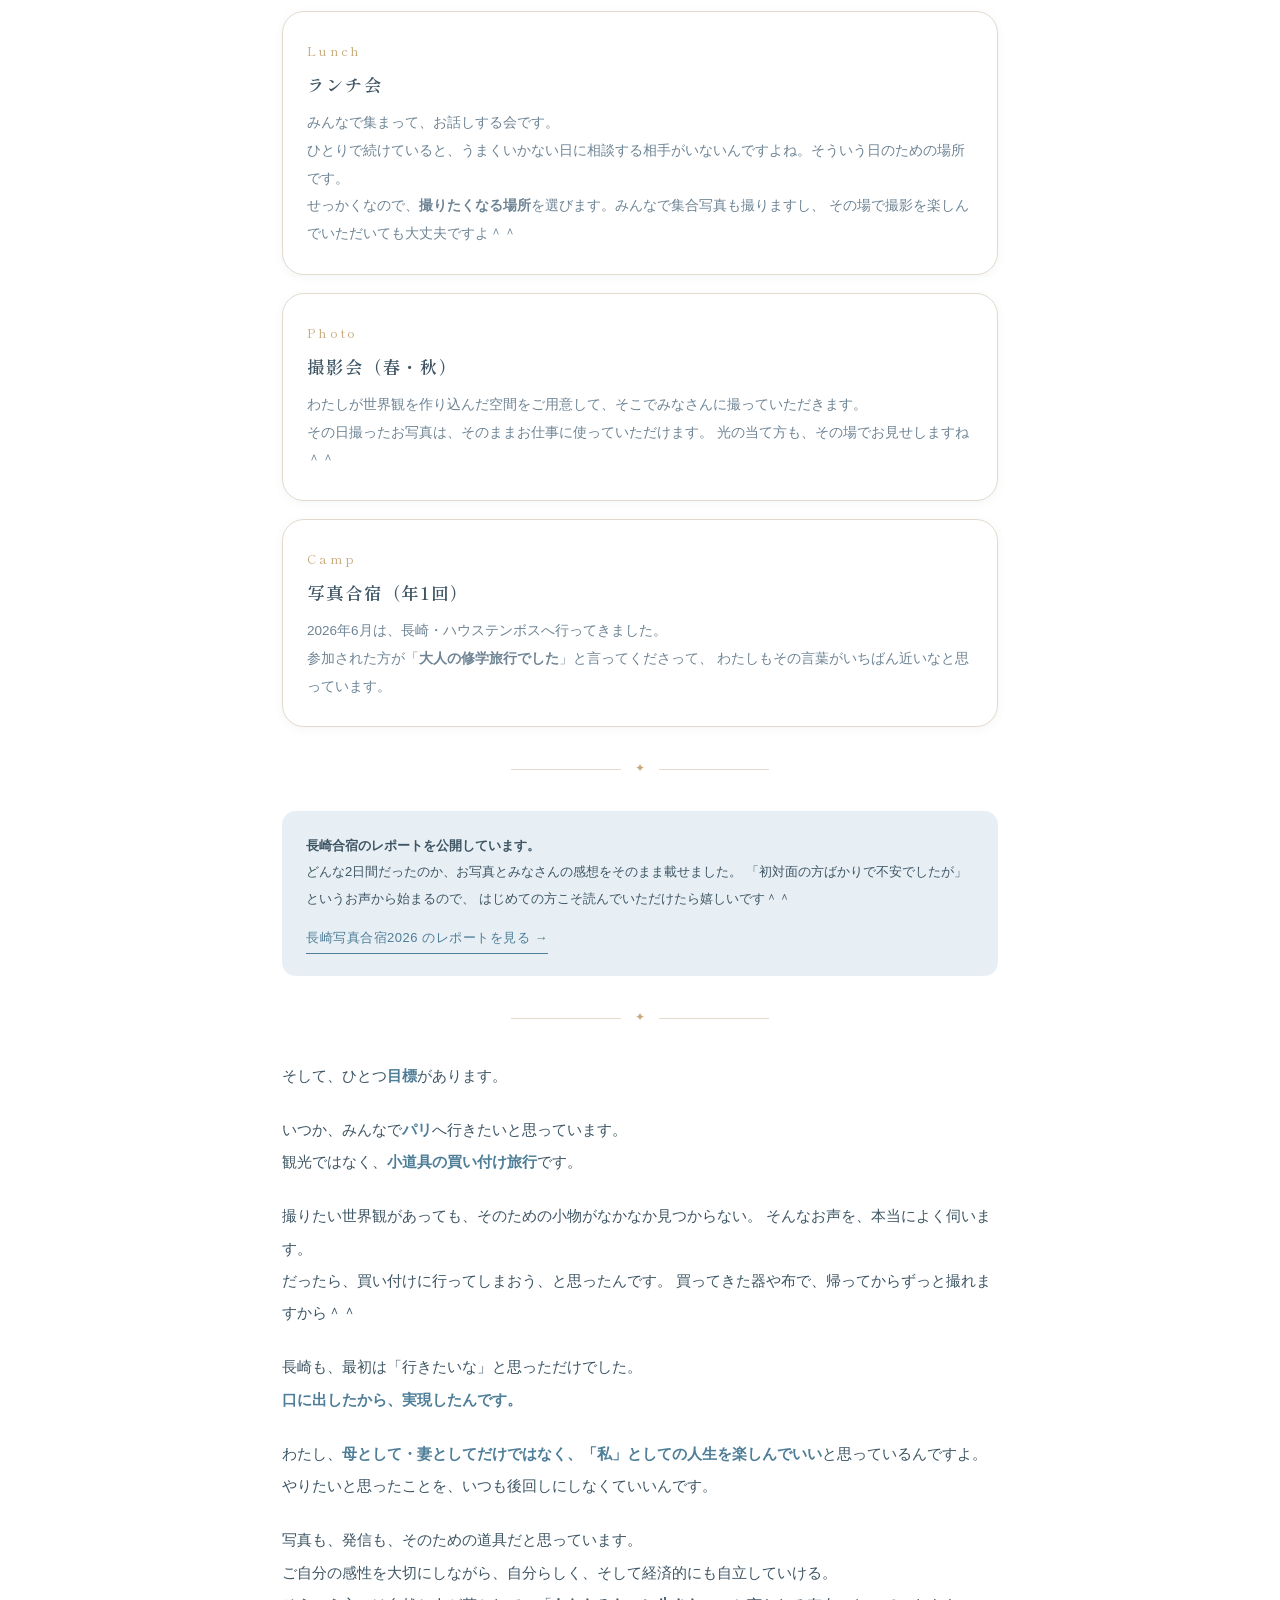
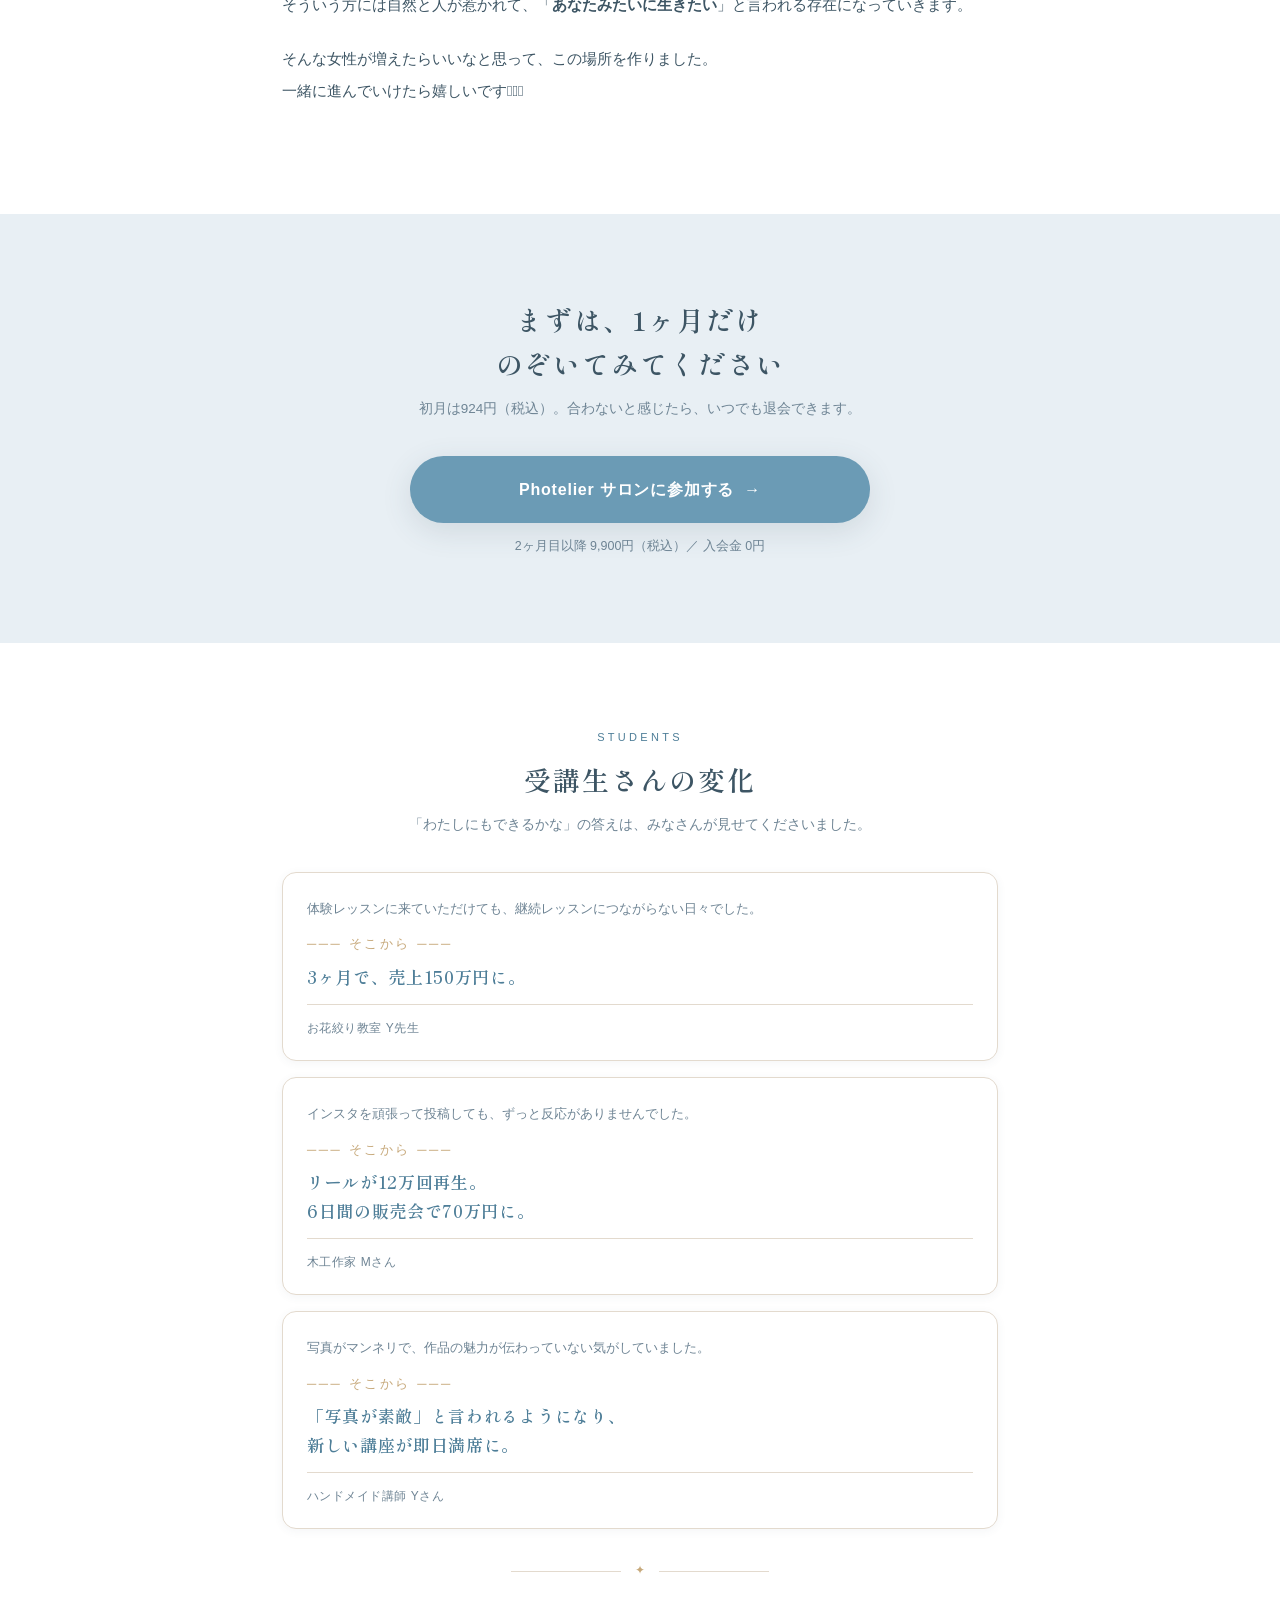
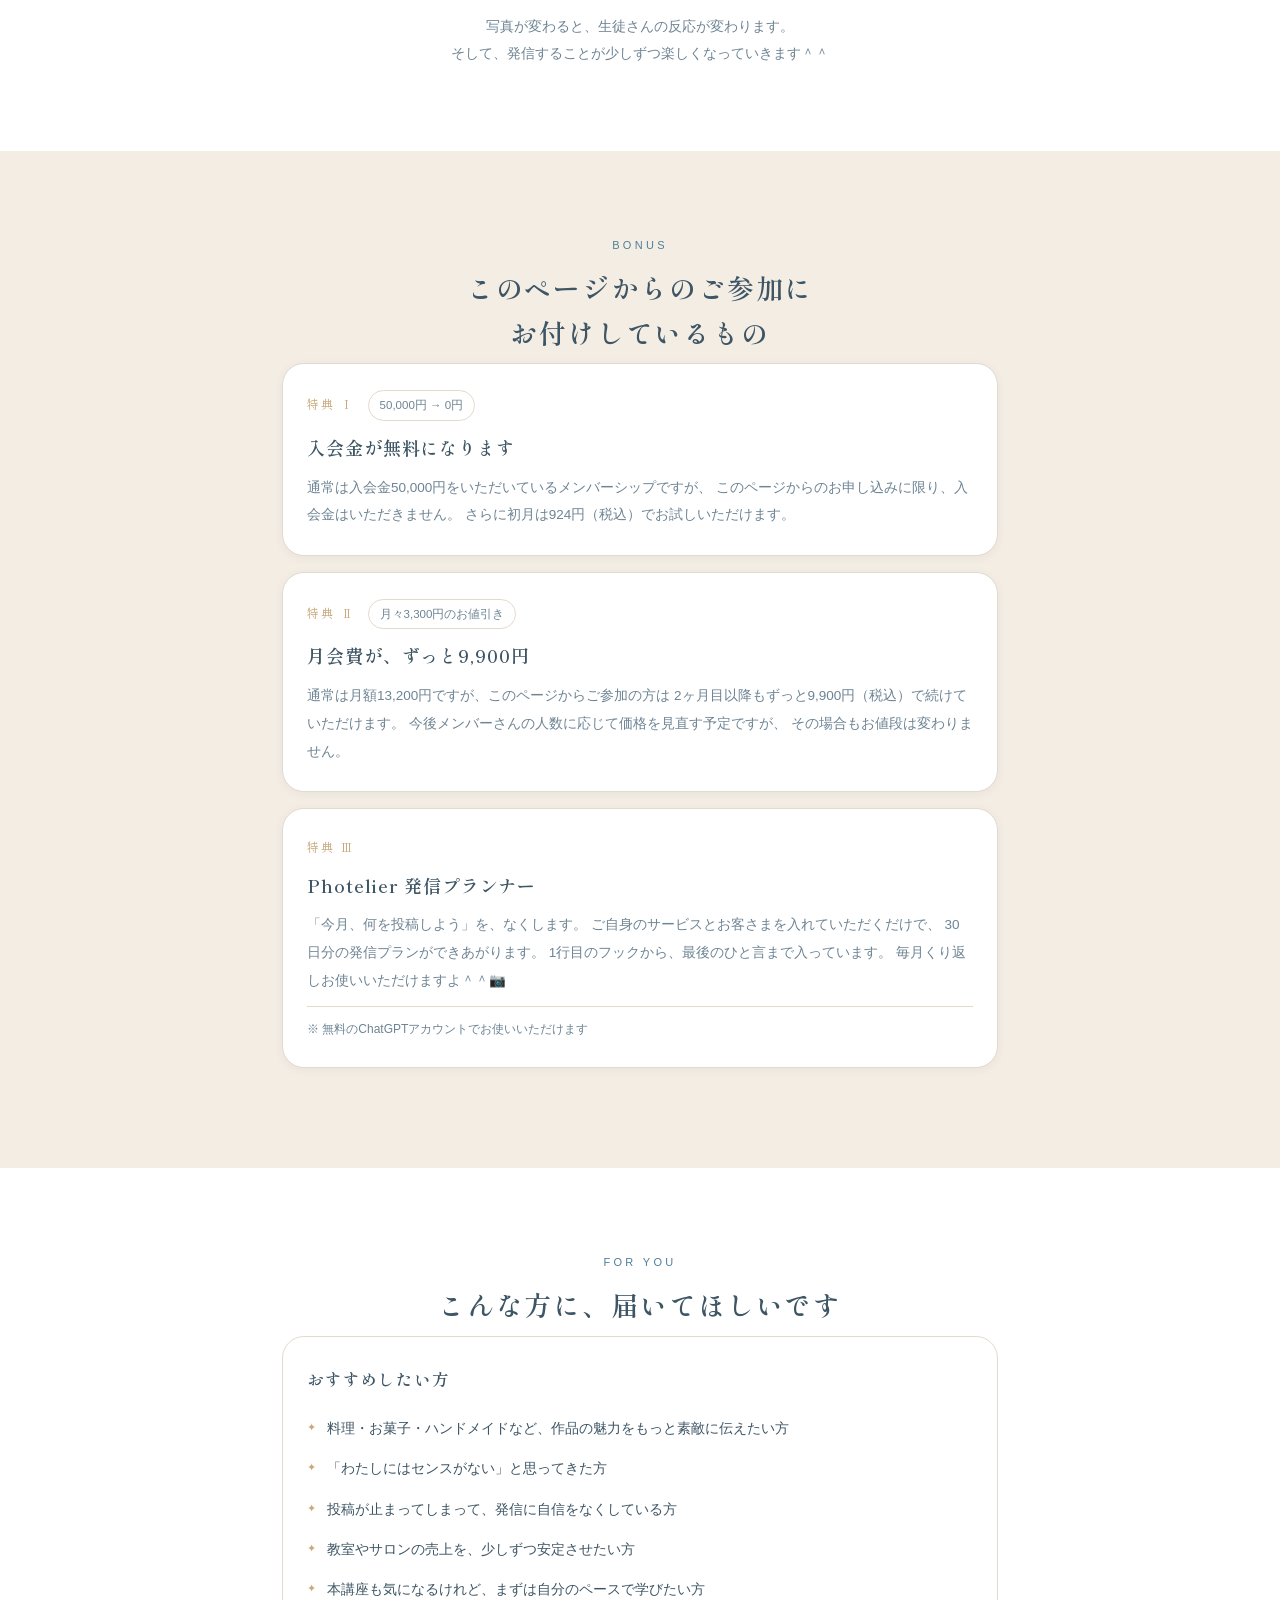
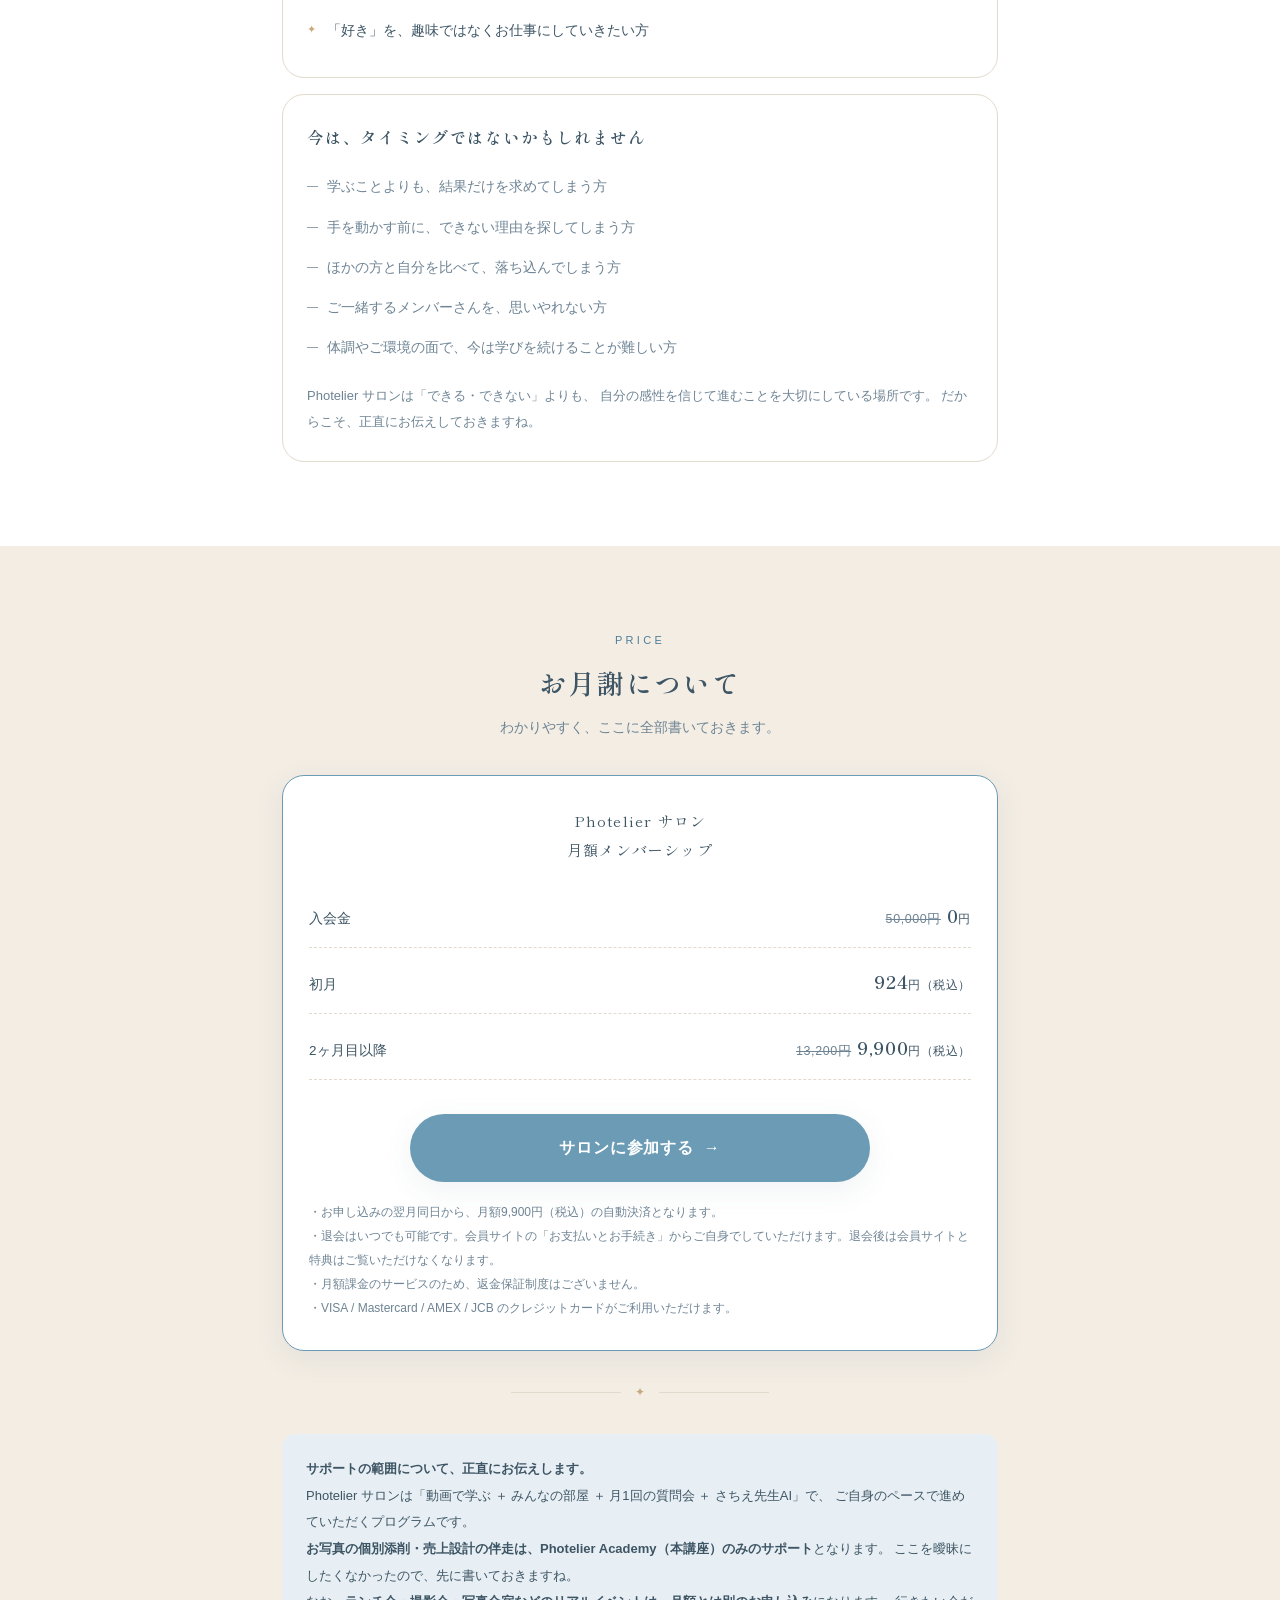
==== commit 98f04651: "みんなの部屋の説明をゆるめる 月1回のお題・毎週3枚の解説という約束をやめて、 なんでも気軽に置ける場 ＋ ときどきピックアップして解説 に変更。  Co-Authored-By: Claude Op" ====
--- a/static/salon-lp.html
+++ b/static/salon-lp.html
@@ -431,9 +431,9 @@
         <h3>みんなの部屋</h3>
         <p>
           会員さんだけが入れる、LINEのお部屋をご用意しています。<br>
-          月に1回、わたしから<b>お題</b>を出しますので、お写真を1枚、ひとことそえて置いてみてください。
-          前に撮ったお写真でも大丈夫ですよ＾＾<br>
-          そして毎週、みなさんのお写真の中から<b>3枚だけ</b>選んで、どこが素敵だったのかを解説しています。<br>
+          撮ったお写真や、最近あった良かったこと、<b>なんでも気軽に</b>置いていってください。
+          ひとこと添えるだけで大丈夫、前に撮ったお写真でも大丈夫ですよ＾＾<br>
+          みなさんが置いてくれたお写真の中から、ときどき私が<b>ピックアップ</b>して、どこが素敵だったのかを解説しています。<br>
           ふだんは、わたしが撮っているものや日々の気づきなども、お伝えしていきます。<br><br>
           このお部屋にも、講座と同じ<b>グランドルール</b>があります（下に書いていますね）。<br>
           見ているだけの月があっても大丈夫です。ここは、続けるための場所なので＾＾
@@ -824,16 +824,24 @@
         <p>動画は短く区切ってあるので、すきま時間で少しずつ進めていただけます。月1回の質問会も、アーカイブをご覧いただけます。ご自身のペースで大丈夫ですよ＾＾</p>
       </details>
       <details>
+        <summary>月の途中に申し込むと、損になりませんか？</summary>
+        <p>いいえ、大丈夫ですよ＾＾　カレンダーの月区切りではなく、<b>お申し込みいただいた日から1ヶ月ごとの更新</b>になります。たとえば15日にお申し込みいただいた場合は、翌月の15日が次の更新日です。いつお申し込みいただいても初月924円で1ヶ月間ご利用いただけますので、月初をお待ちいただく必要はありません。</p>
+      </details>
+      <details>
         <summary>いつでも退会できますか？</summary>
         <p>はい、いつでも可能です。会員サイトのホーム下部にある「お支払いとお手続き」から、ご自身でお手続きいただけます。ご連絡やお引き止めはありません。退会後は会員サイトと特典はご覧いただけなくなります。</p>
       </details>
       <details>
+        <summary>個別に相談することはできますか？</summary>
+        <p>はい、ご相談いただけますよ＾＾　日々の「私の場合はどうしたら？」は、<b>さちえ先生AI</b>にいつでも聞いていただけます。まとめてお聞きになりたいことは、<b>月1回の質問会</b>でどうぞ。お写真そのものを見ながらのアドバイスや、売上・集客の個別のご相談をご希望の場合は、本講座（Photelier Academy）でお受けしています。サロンでは、別料金での個別対応はご用意していません。</p>
+      </details>
+      <details>
         <summary>本講座（Photelier Academy）との違いは何ですか？</summary>
         <p>いちばん大きな違いは、お写真の個別添削と、売上設計の個別伴走があるかどうかです。サロンは学びの場、本講座は一緒に作り込んでいく場、とお考えいただけたら嬉しいです。サロンから本講座へ進まれる方も歓迎しています。</p>
       </details>
       <details>
         <summary>お写真を出さないといけませんか？</summary>
-        <p>いいえ、まったく大丈夫です。お題は月に1回ですが、出さない月があっても構いません。見ているだけでも、ちゃんと目が育っていきますよ＾＾　前に撮ったお写真を置いていただくのでも大丈夫です。</p>
+        <p>いいえ、まったく大丈夫です。出さない月があっても構いません。見ているだけでも、ちゃんと目が育っていきますよ＾＾　前に撮ったお写真を置いていただくのでも大丈夫です。</p>
       </details>
       <details>
         <summary>リアルイベントには必ず参加しないといけませんか？</summary>
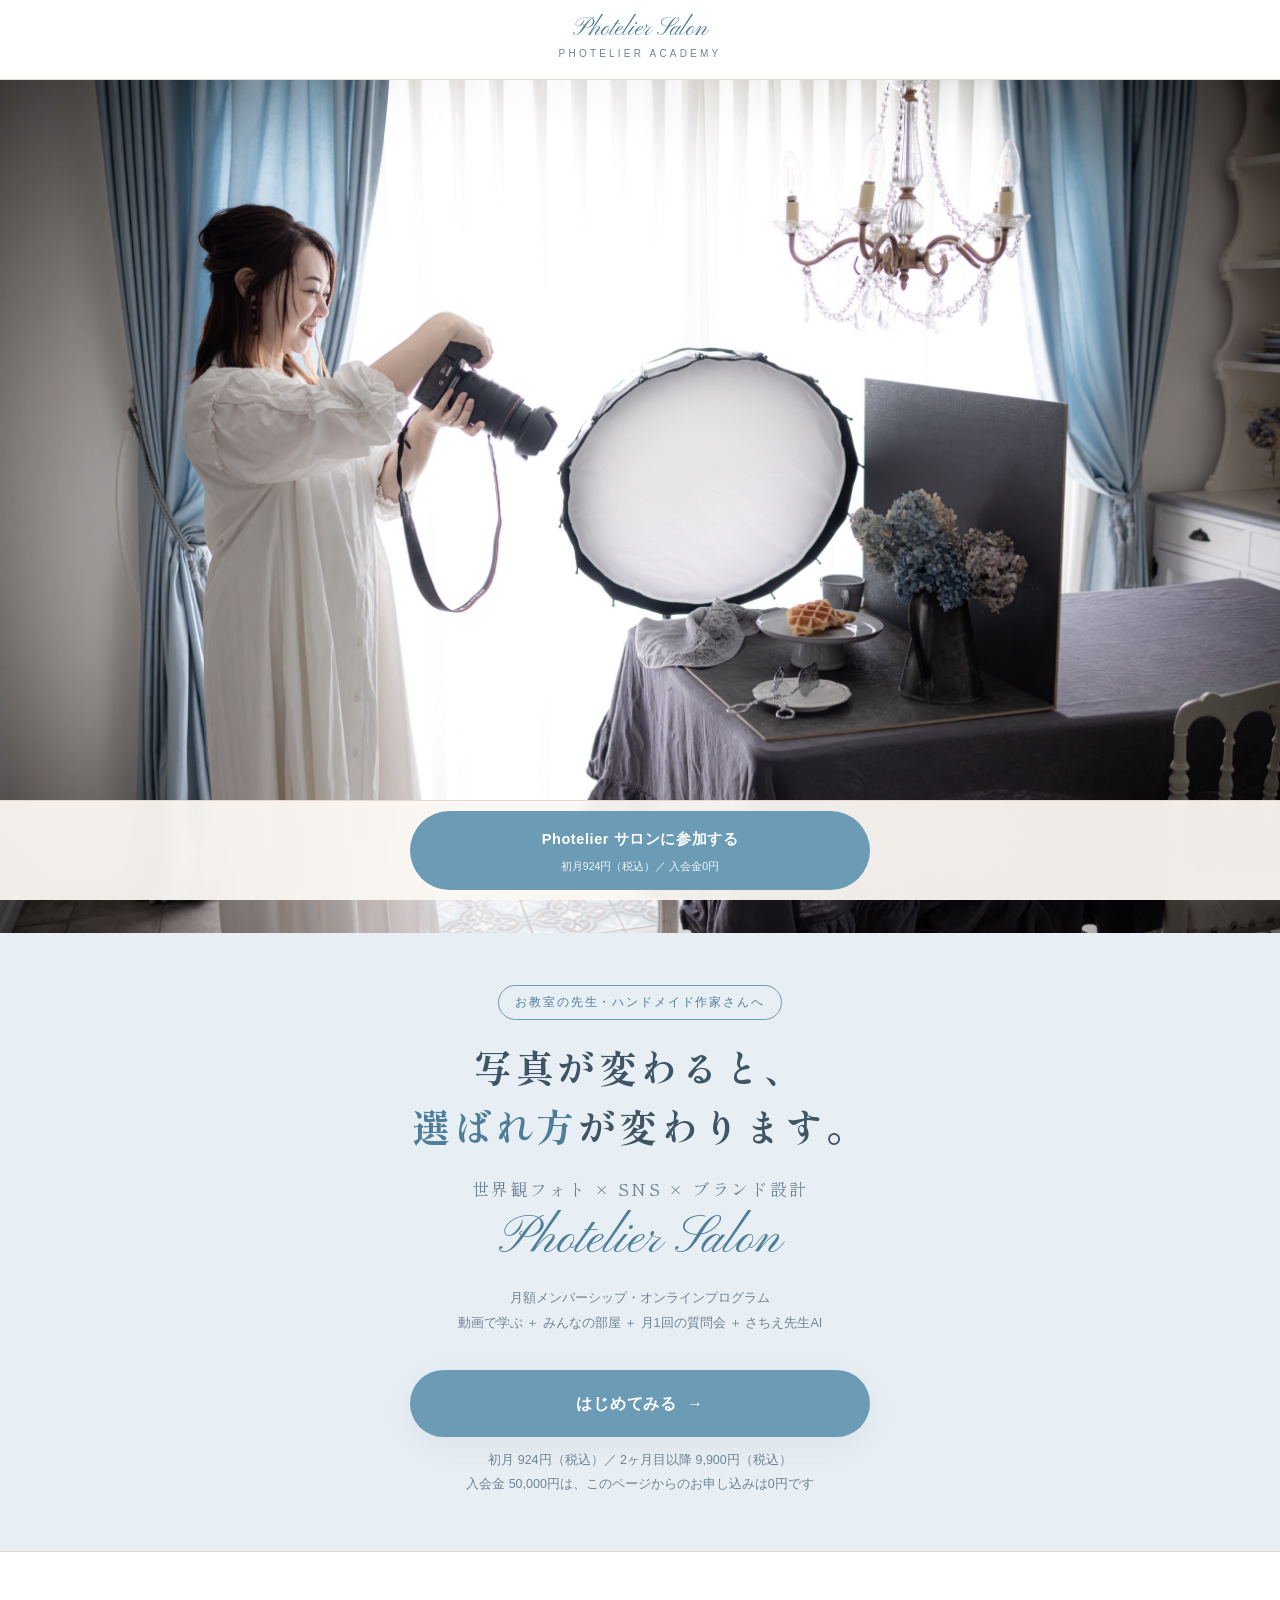
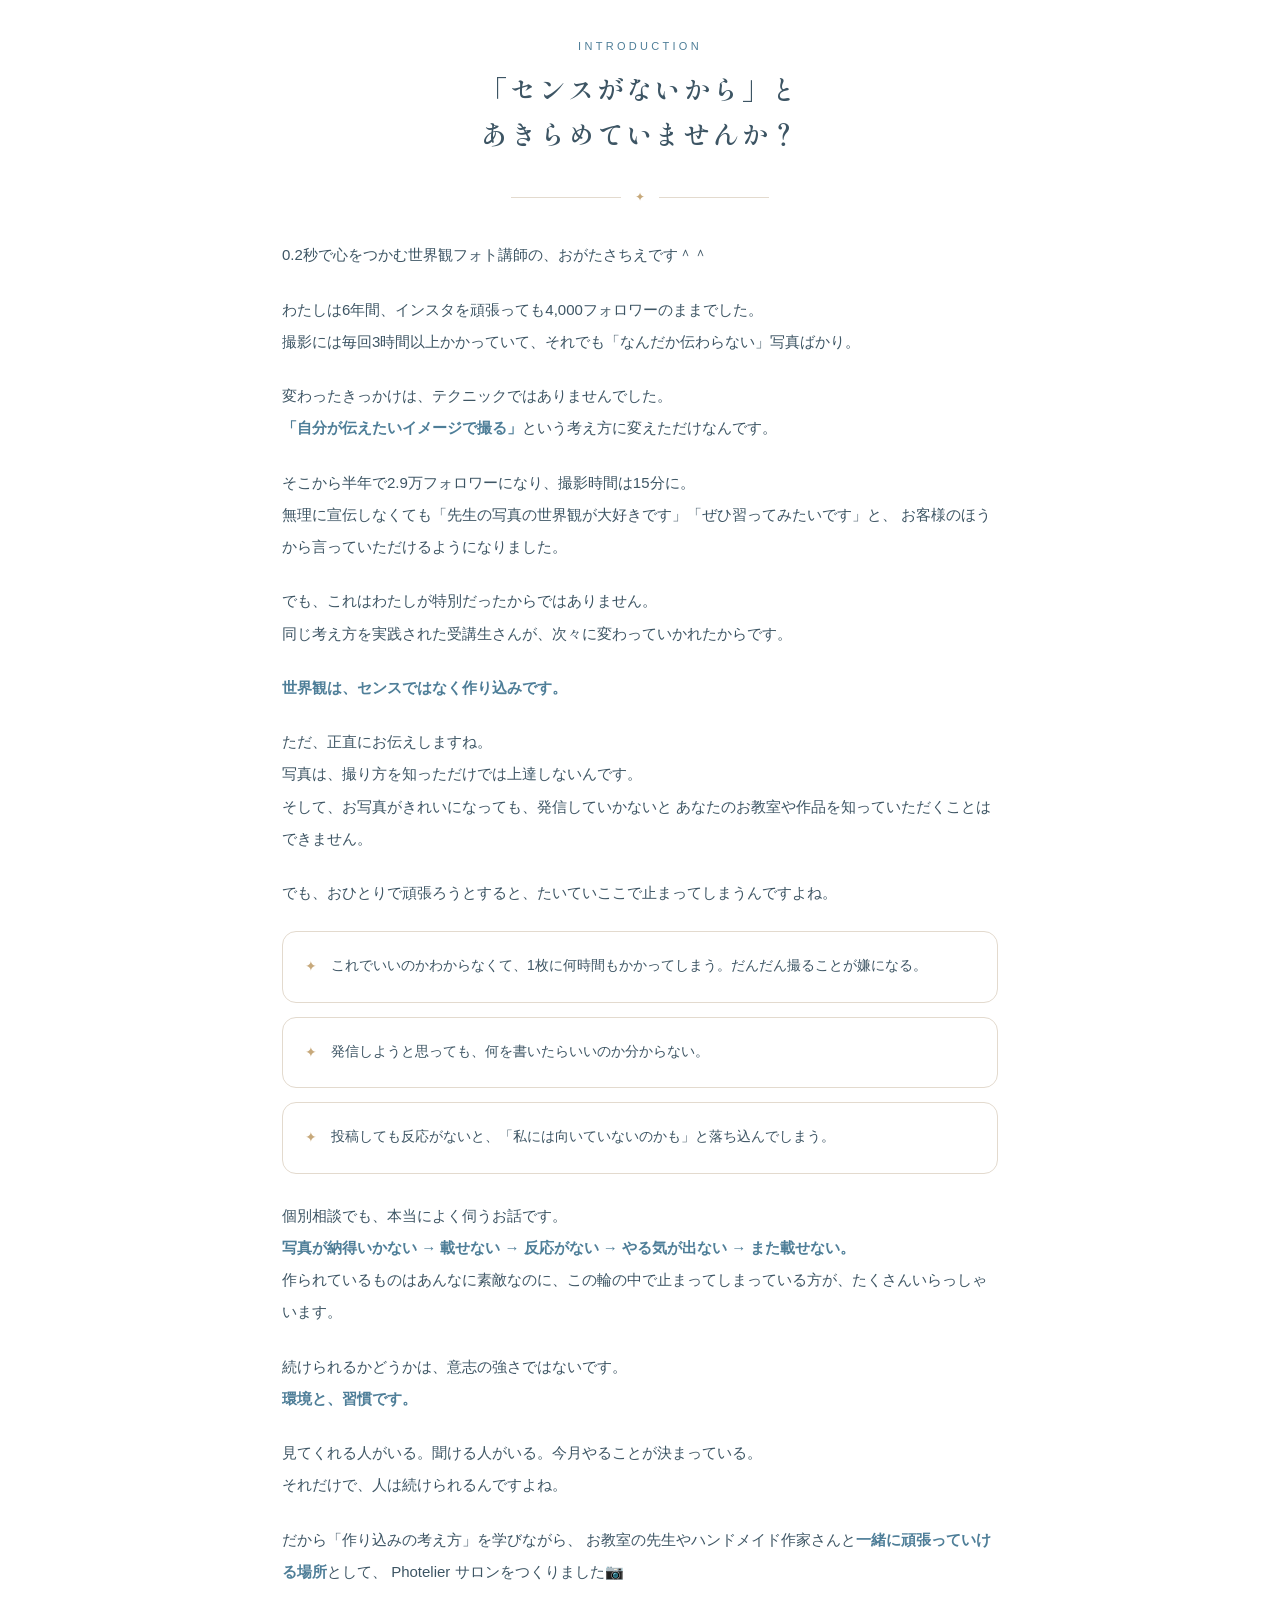
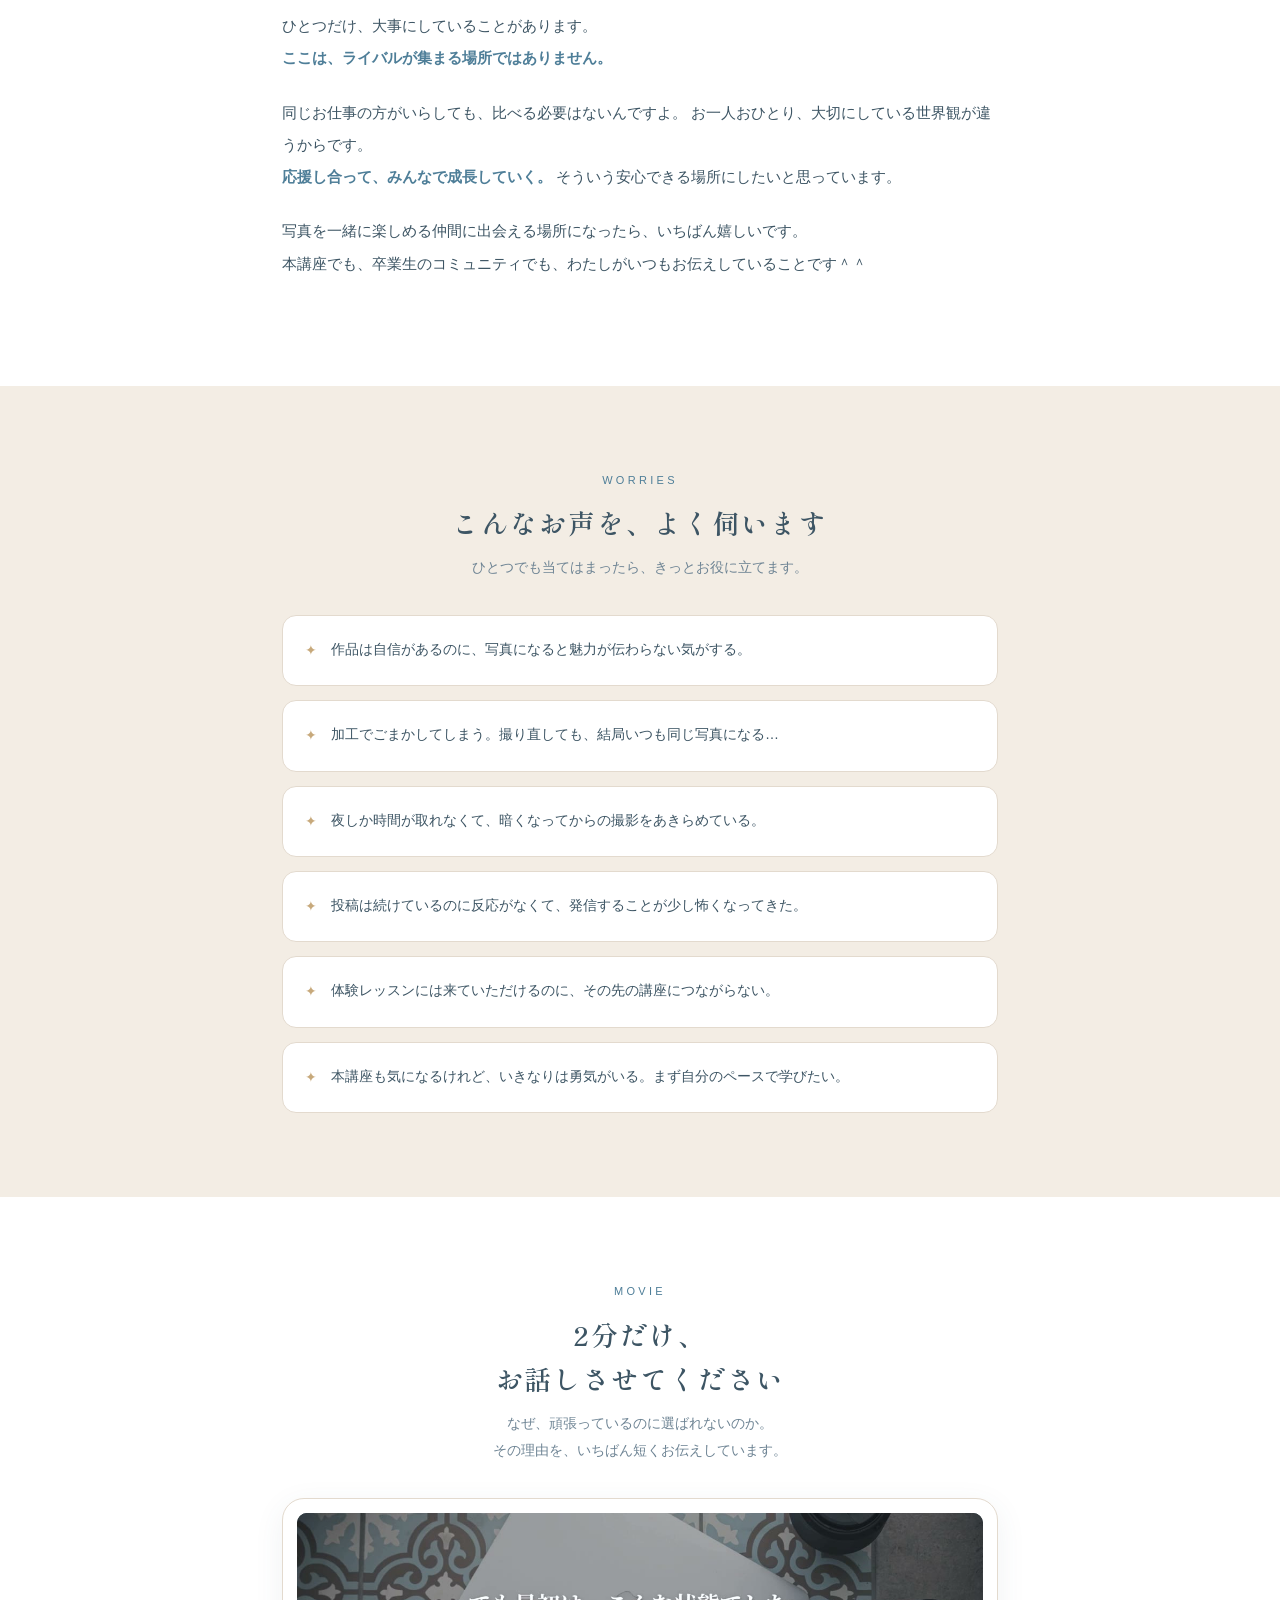
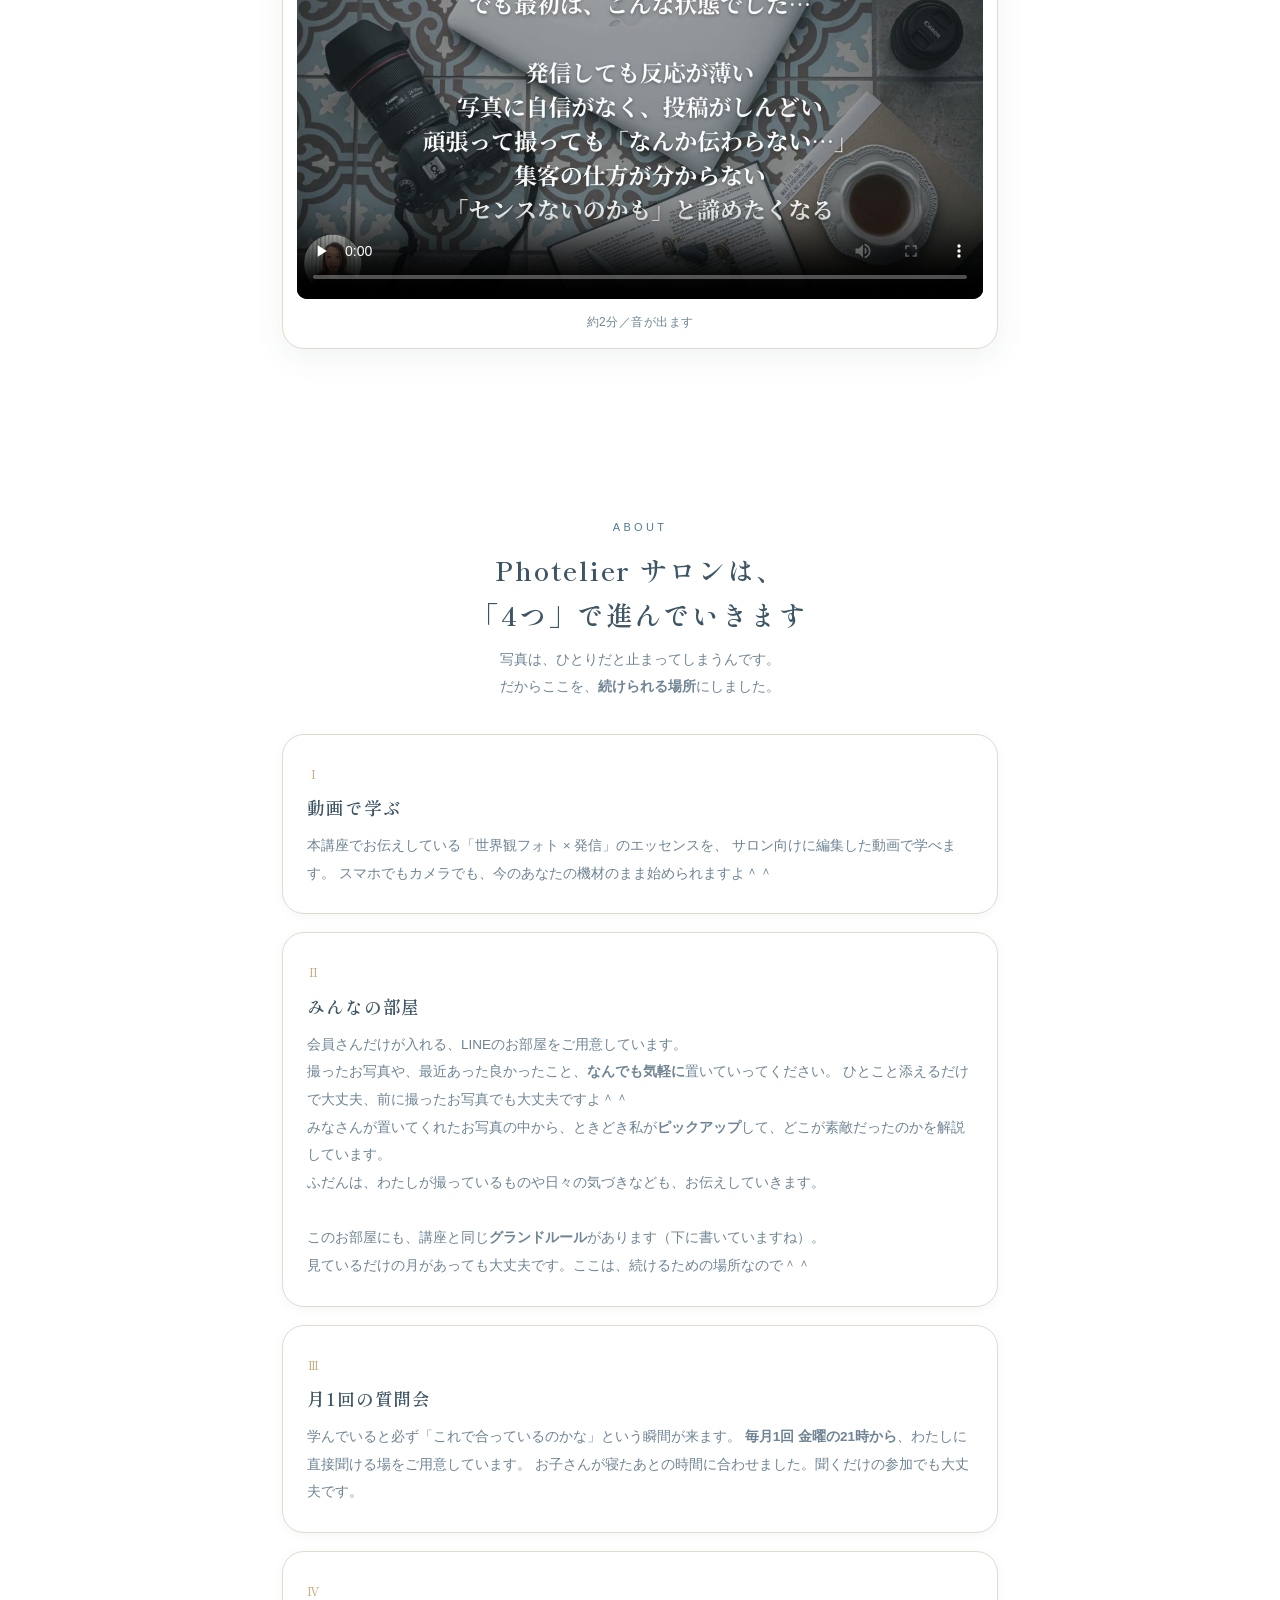
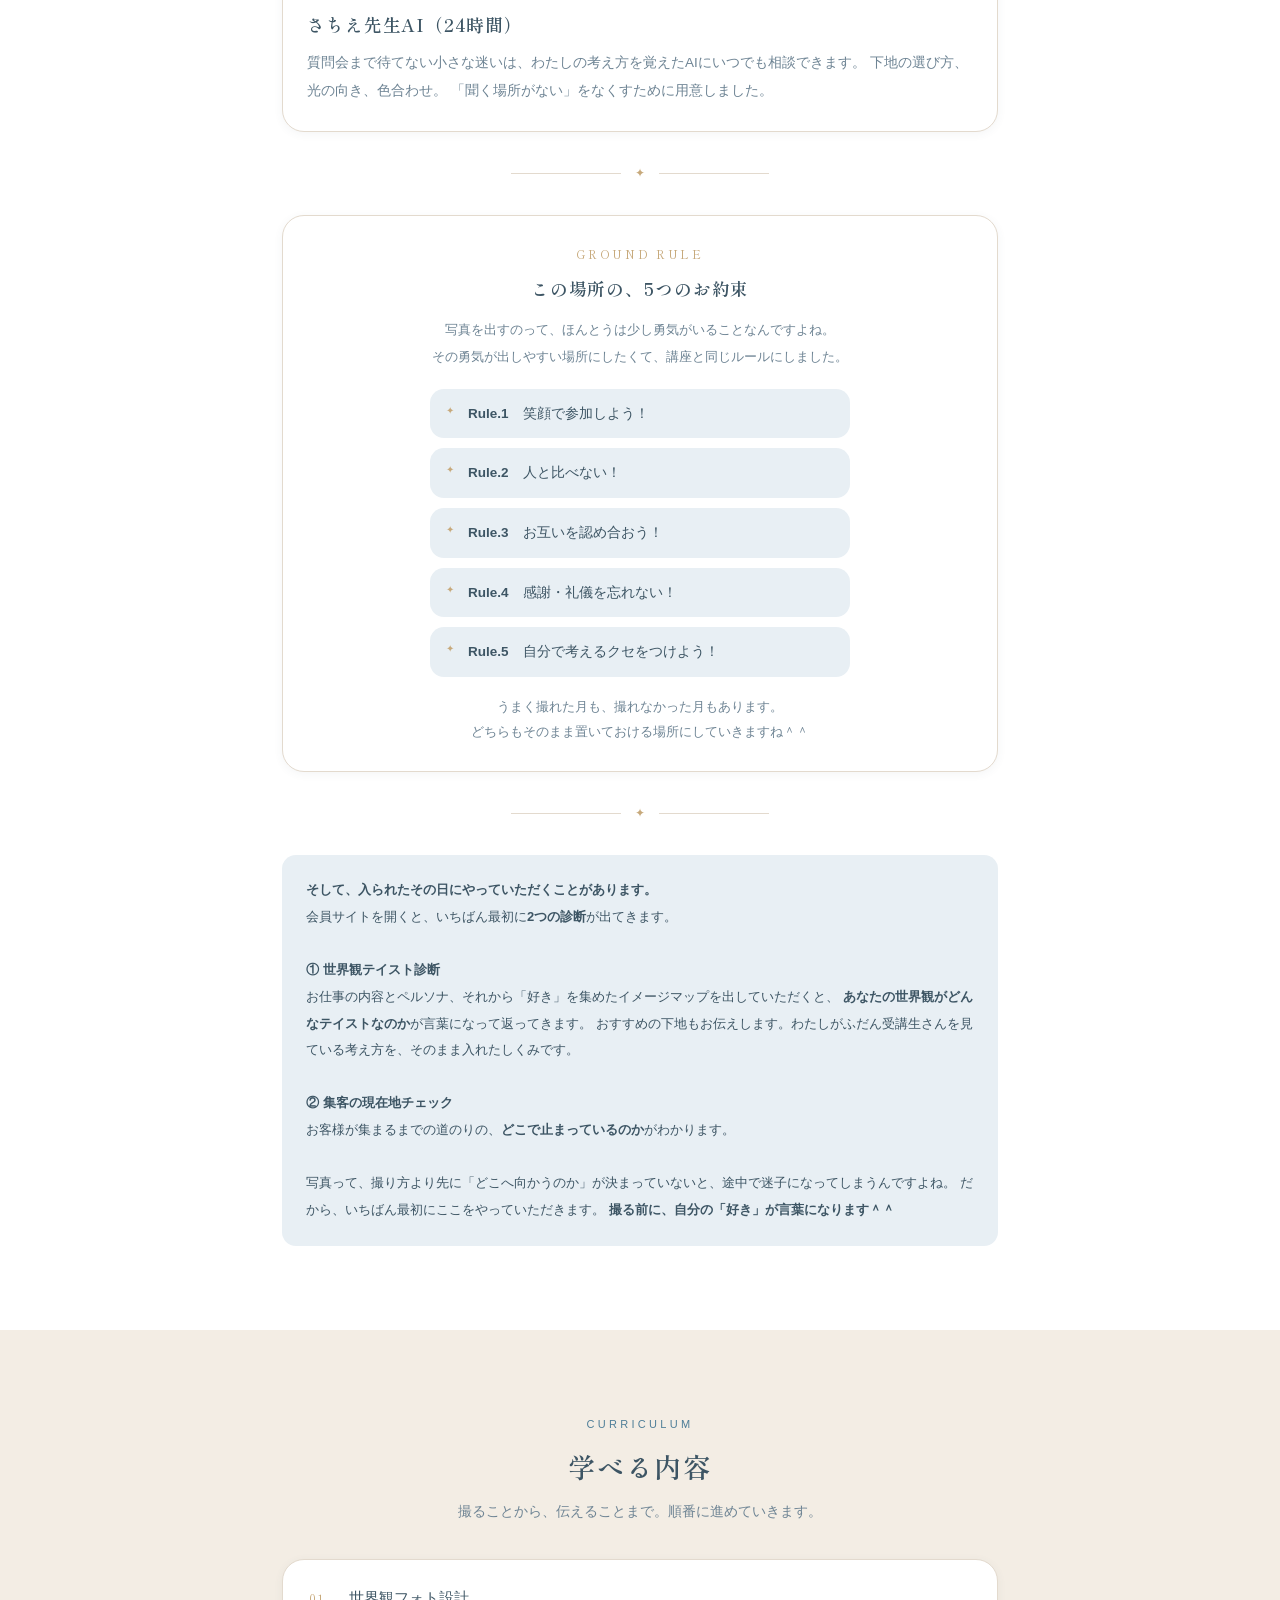
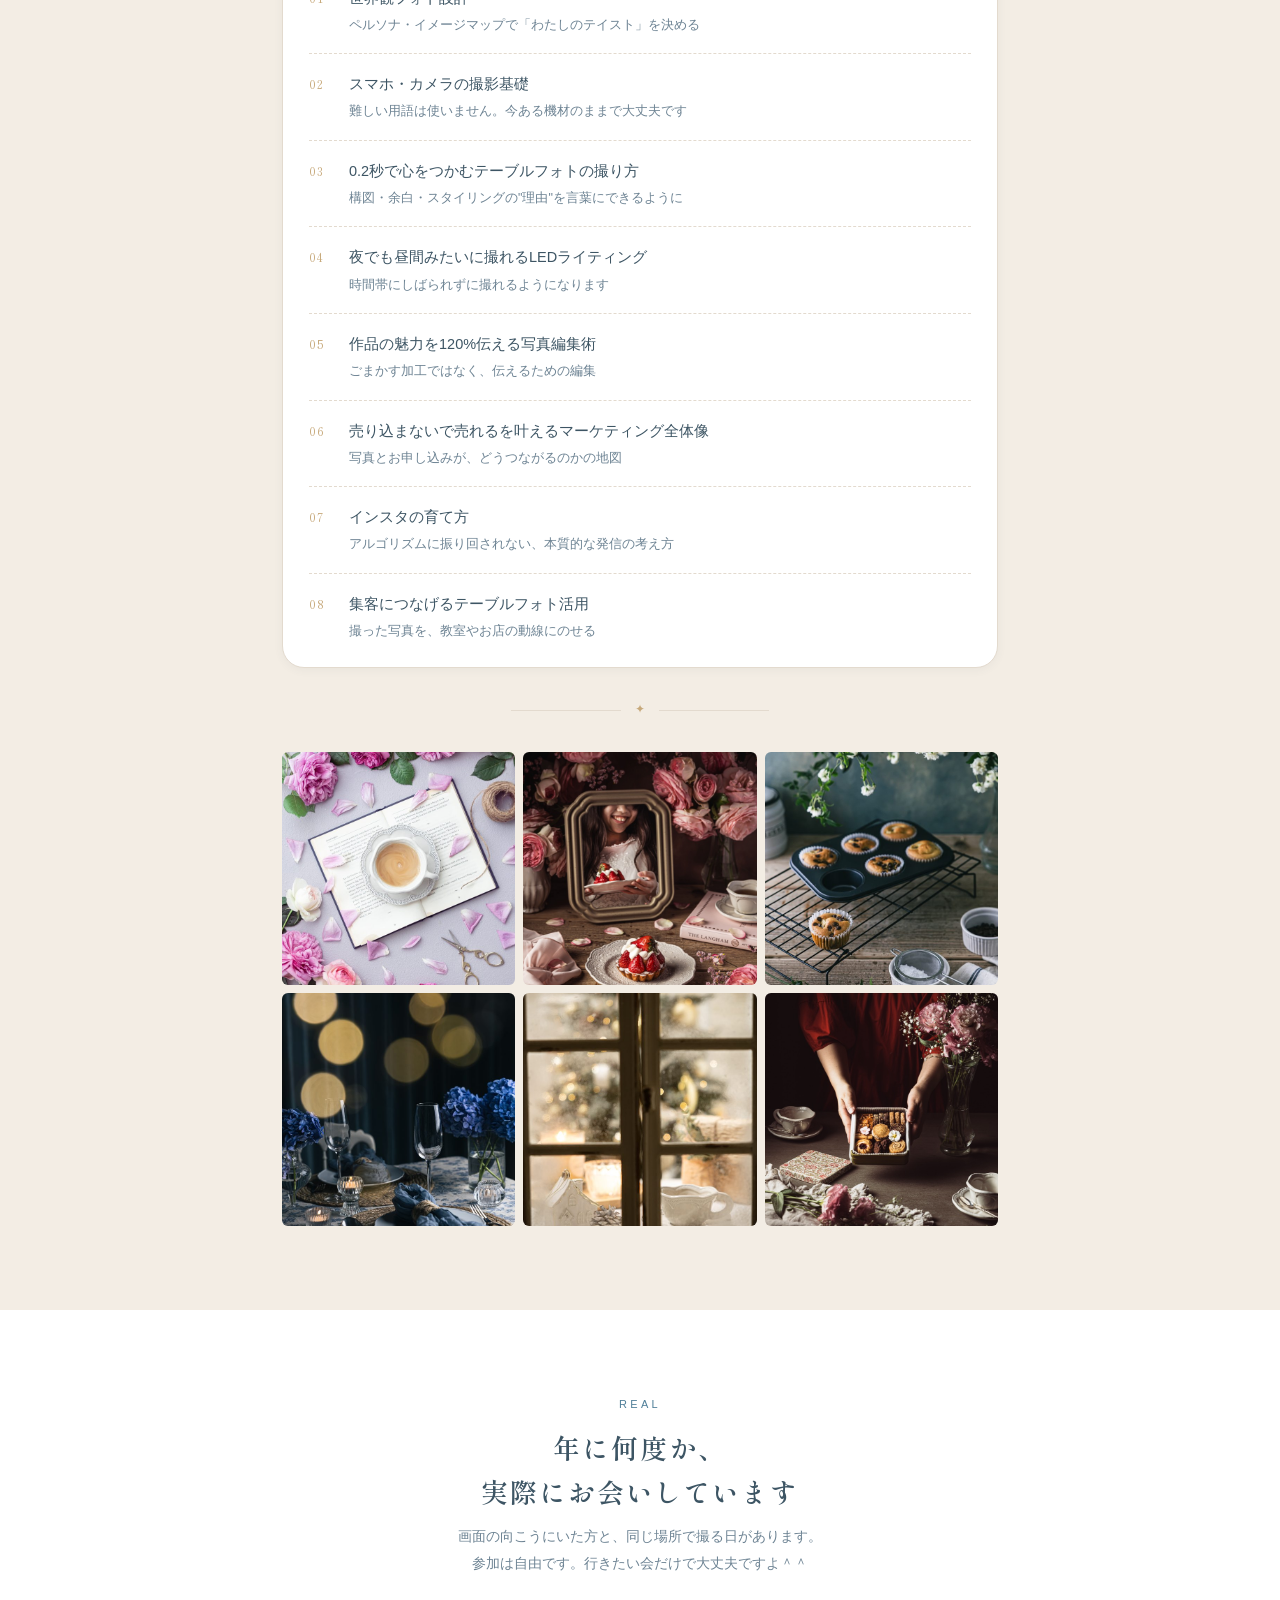
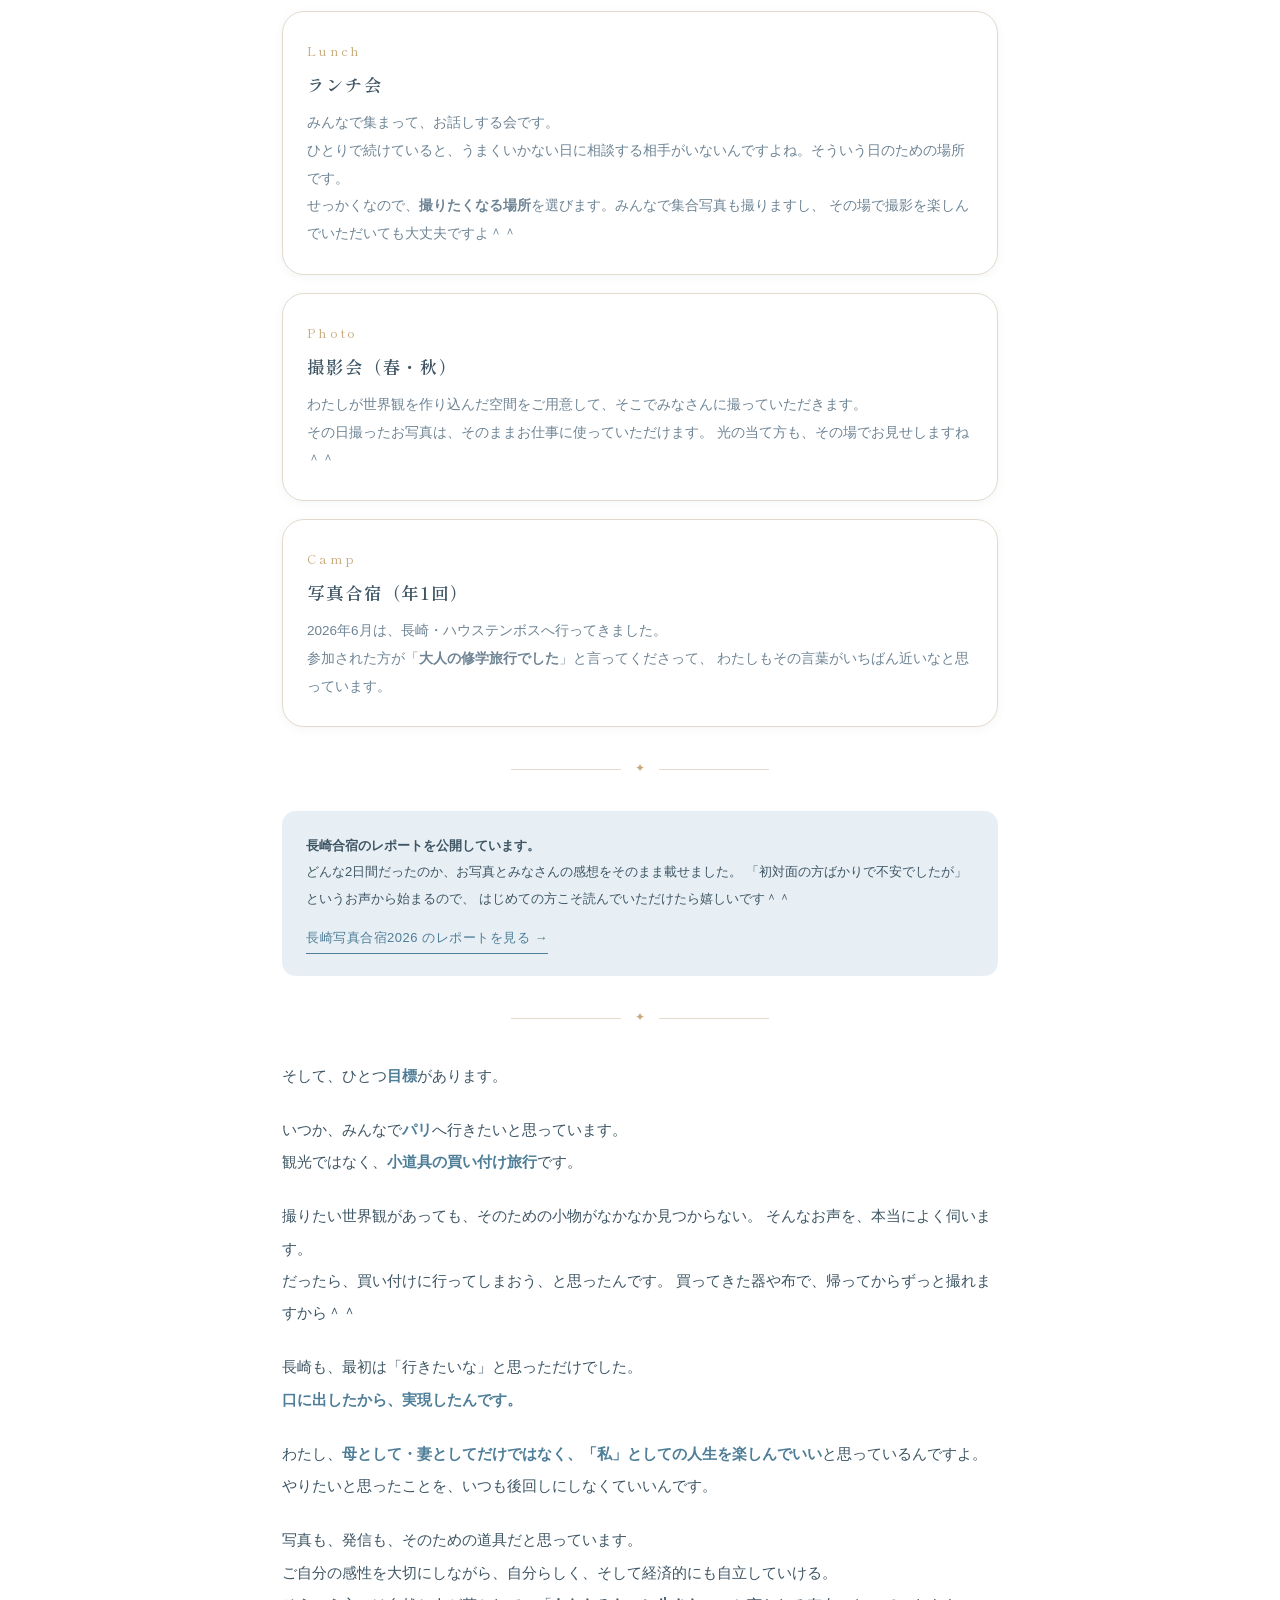
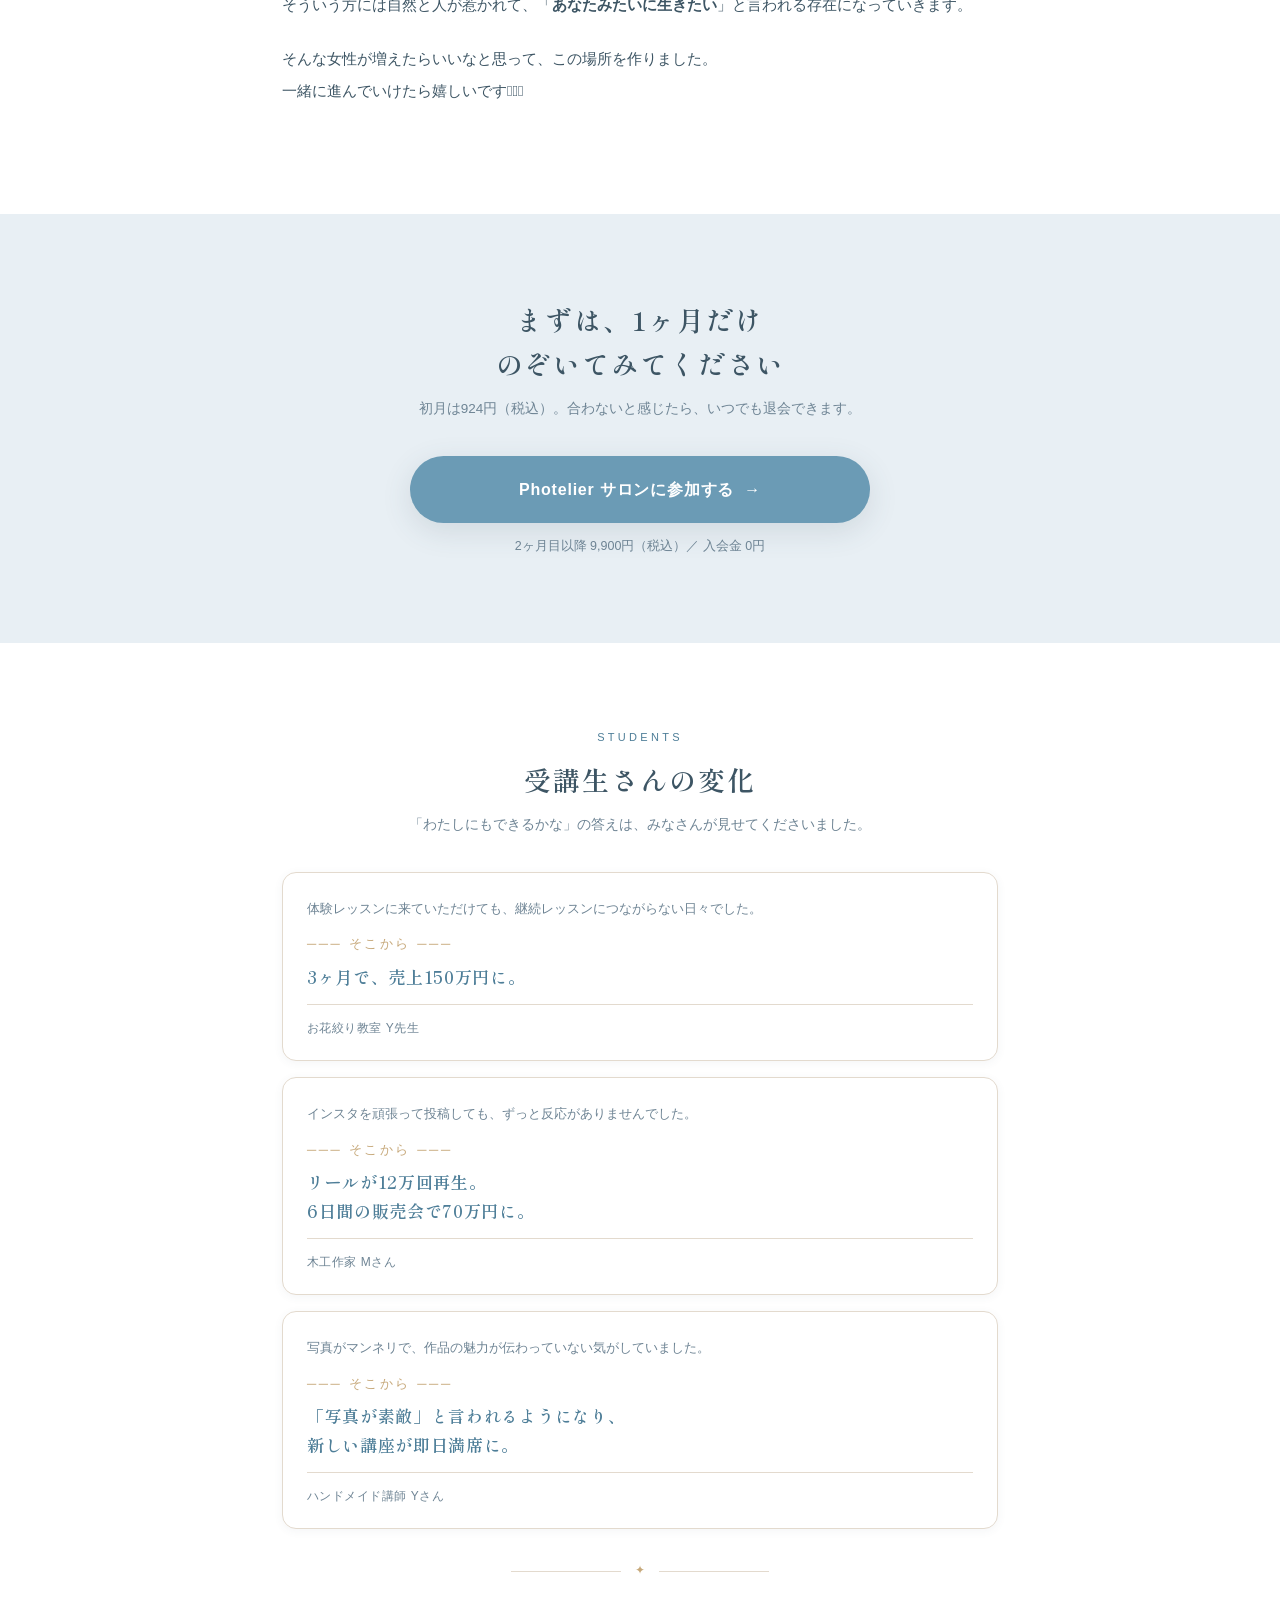
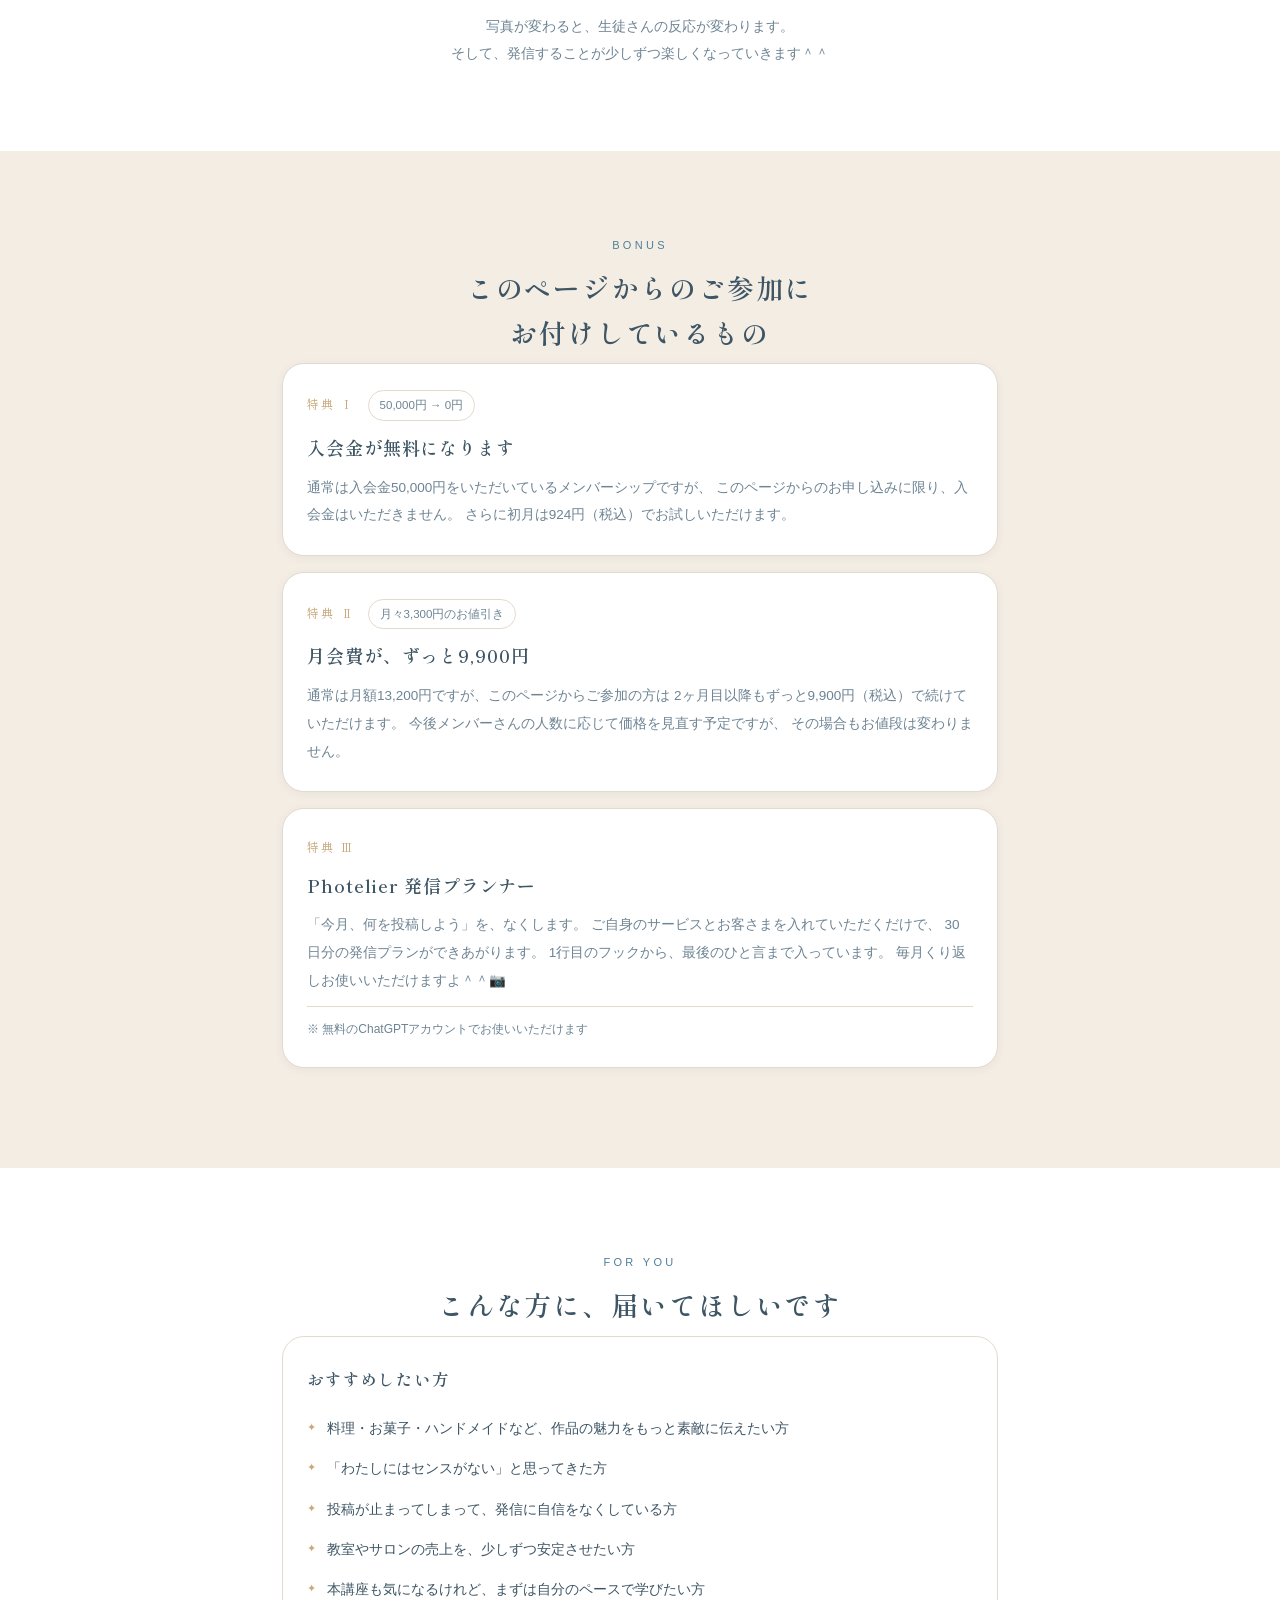
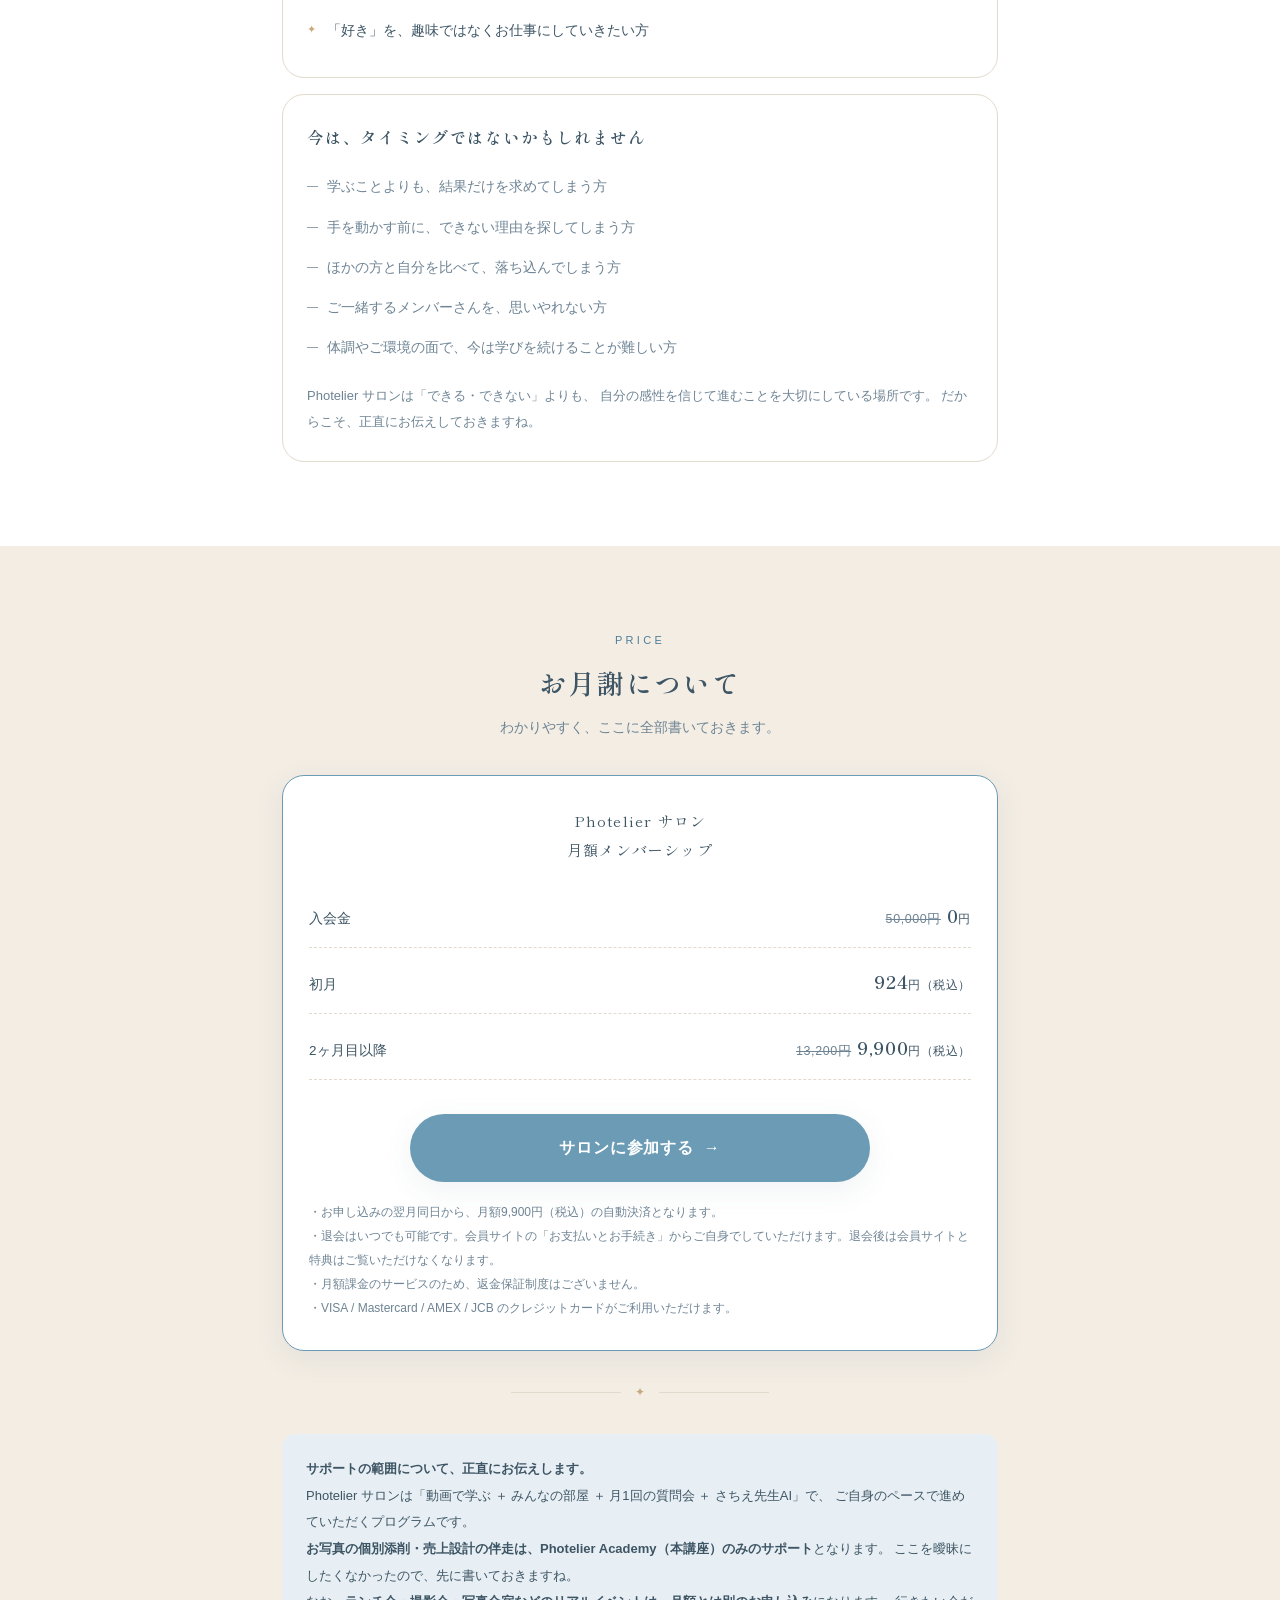
==== commit 69d99ec5: "質問会の説明を「毎月1回 金曜の21時」に統一 日付はサーバー（/api/qa-next）が出しているのに、説明文だけ「第4金曜」と 書いてあったため、10/30（第5金曜）に動かした時点で食い違って" ====
--- a/static/salon-lp.html
+++ b/static/salon-lp.html
@@ -444,7 +444,7 @@
         <h3>月1回の質問会</h3>
         <p>
           学んでいると必ず「これで合っているのかな」という瞬間が来ます。
-          <b>毎月 第4金曜の21時から</b>、わたしに直接聞ける場をご用意しています。
+          <b>毎月1回 金曜の21時から</b>、わたしに直接聞ける場をご用意しています。
           お子さんが寝たあとの時間に合わせました。聞くだけの参加でも大丈夫です。
         </p>
       </div>
@@ -817,7 +817,7 @@
       </details>
       <details>
         <summary>質問会はいつありますか？</summary>
-        <p>毎月<b>第4金曜の21時から</b>、オンライン（Zoom）で行います。初回だけ<b>9月18日（金）</b>で、10月からは第4金曜です。12月はクリスマスと重なるため、第3金曜に前倒しします。日程は毎月ほぼ同じなので、ご予定に入れておいていただけます。当日ご都合が合わなくても、アーカイブをいつでもご覧いただけますよ＾＾</p>
+        <p>毎月<b>1回 金曜の21時から</b>、オンライン（Zoom）で行います。次回の日程は、ご入会後のマイページにいつも出ていますので、そちらでご確認いただけます。当日ご都合が合わなくても、アーカイブをいつでもご覧いただけますよ＾＾</p>
       </details>
       <details>
         <summary>まとまった時間が取れません。続けられるでしょうか。</summary>
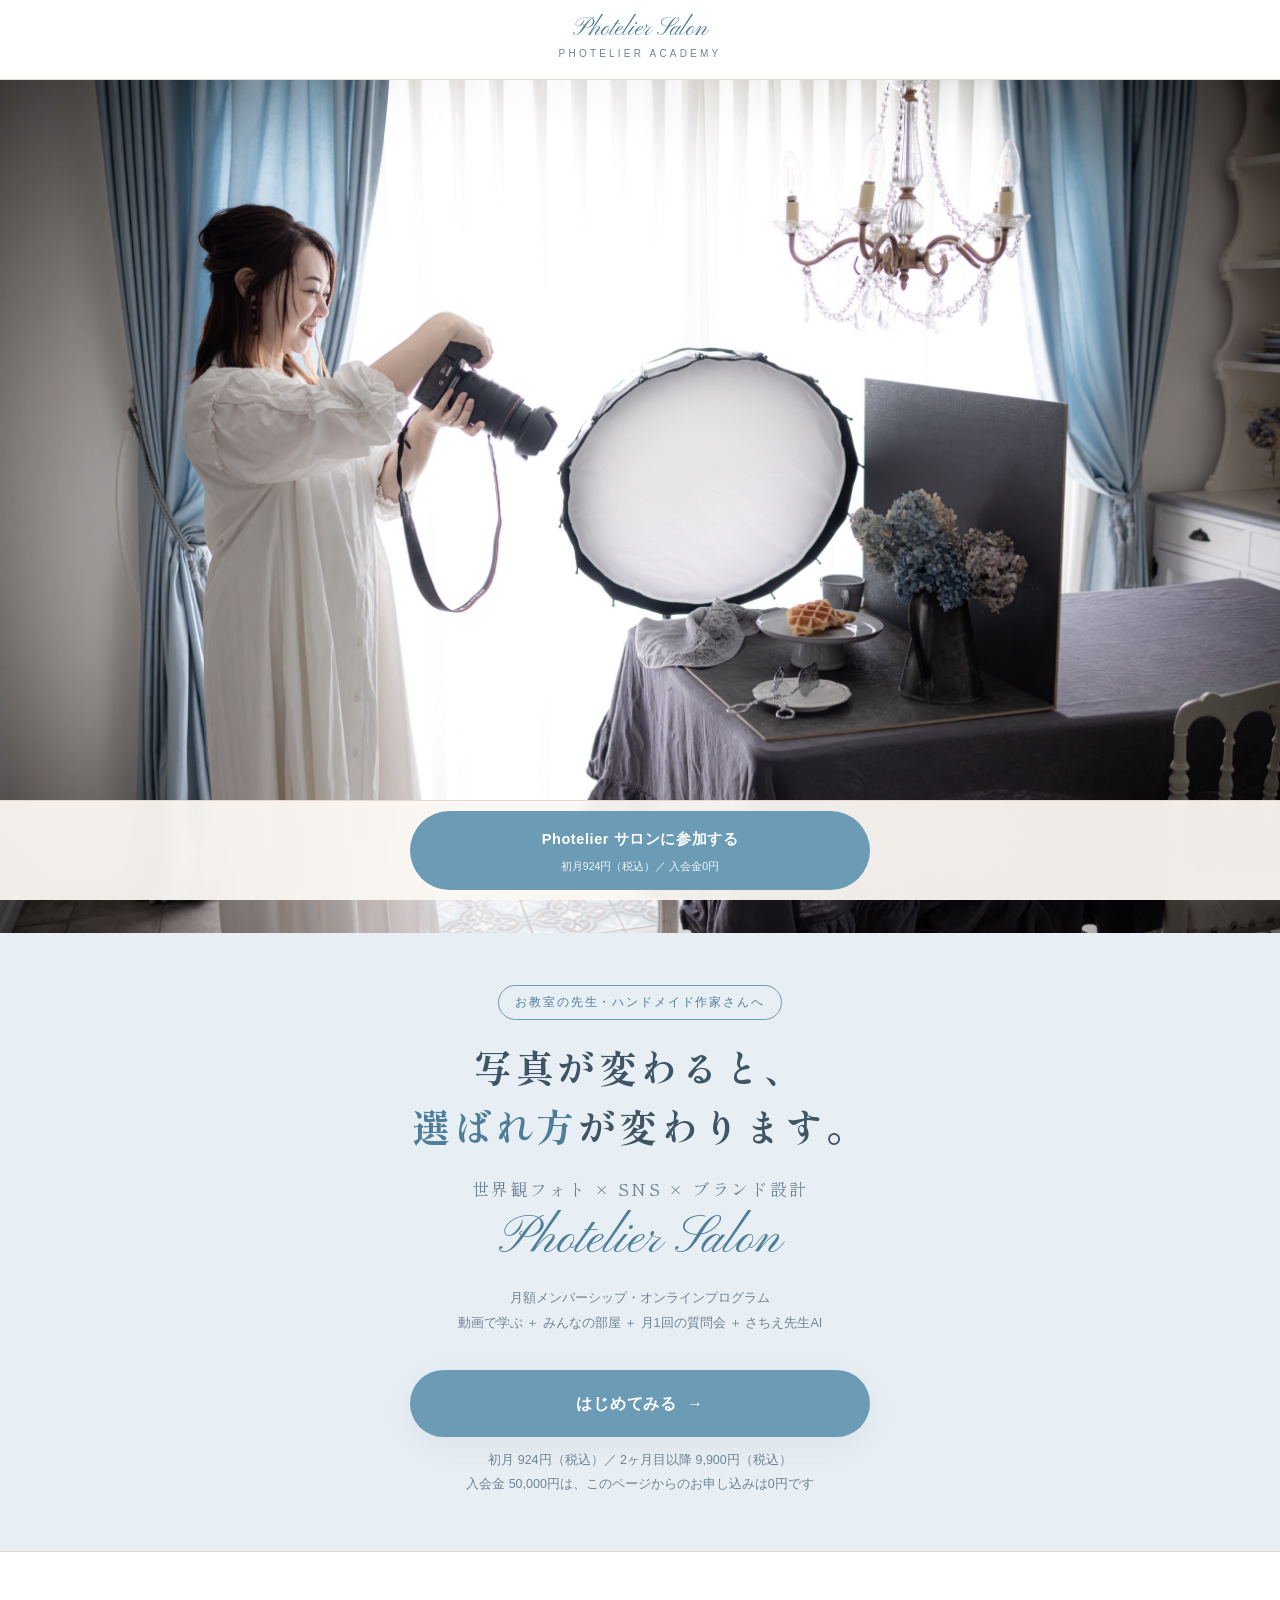
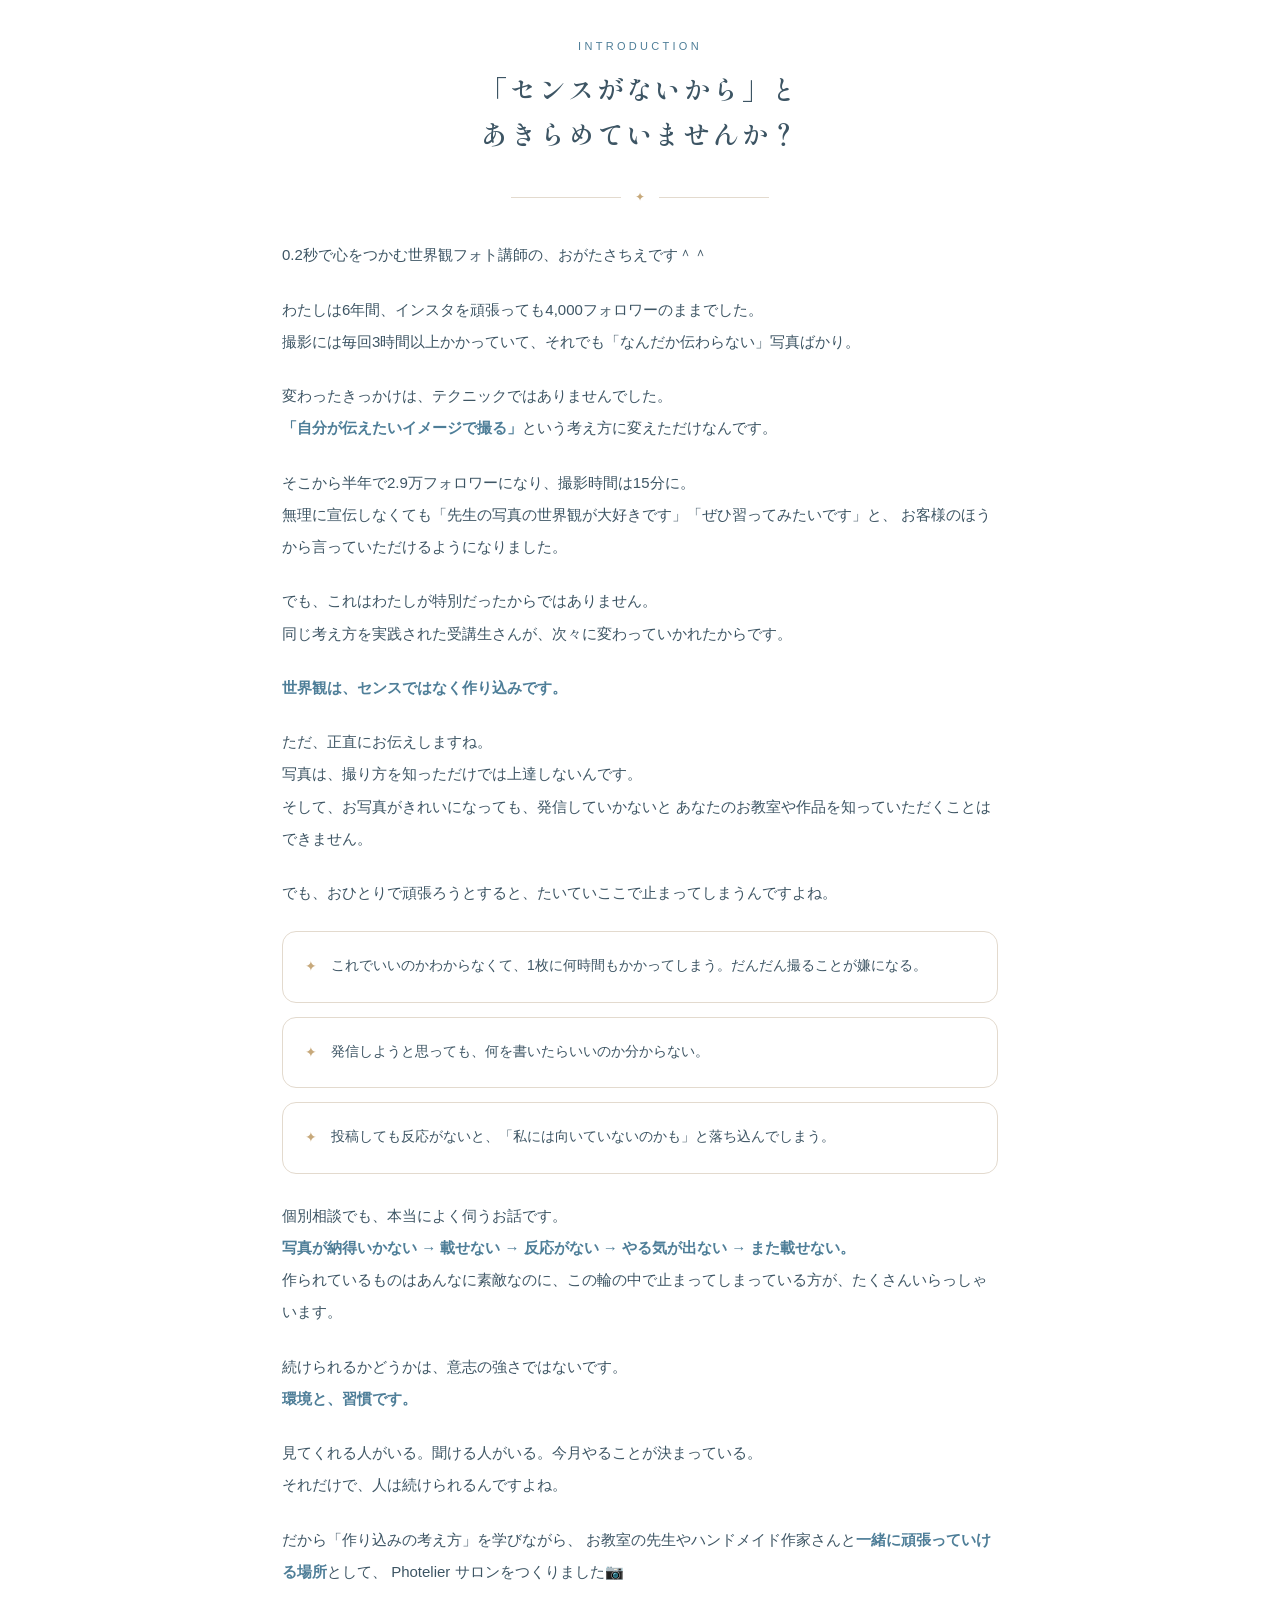
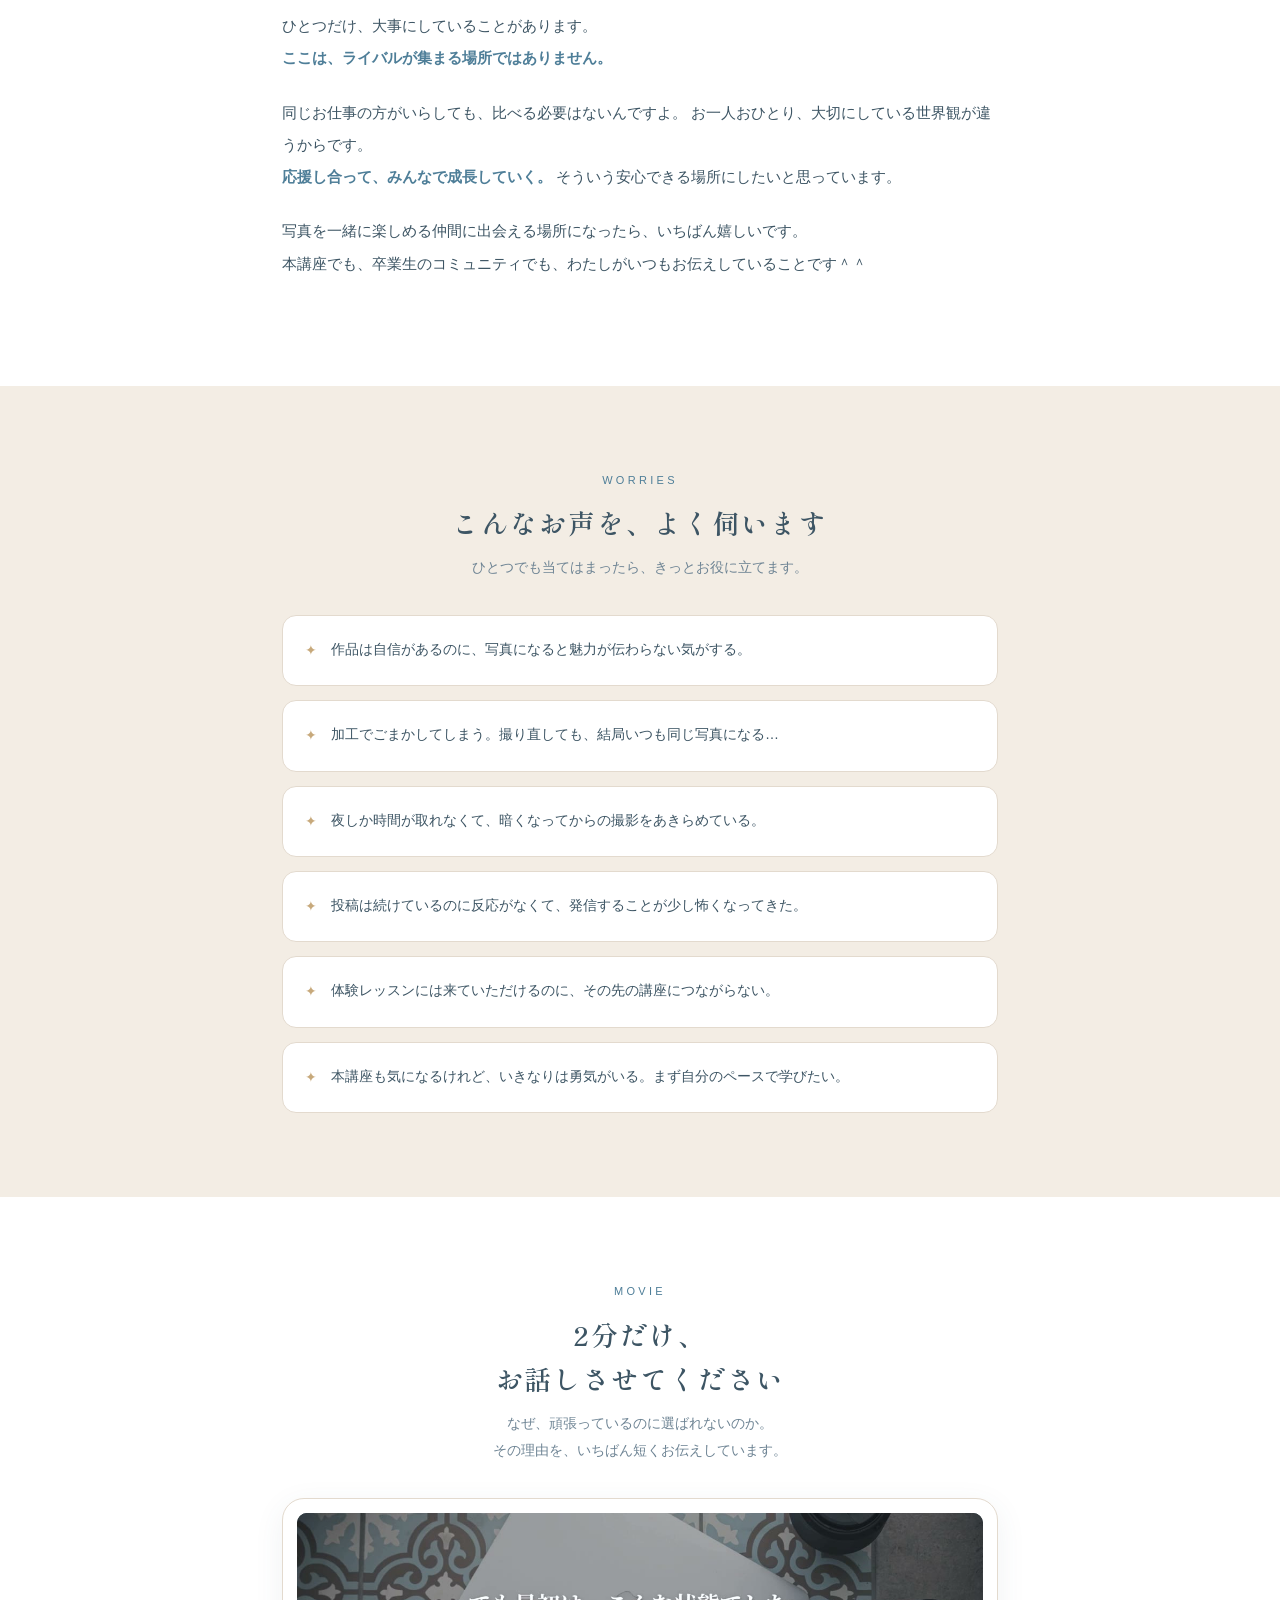
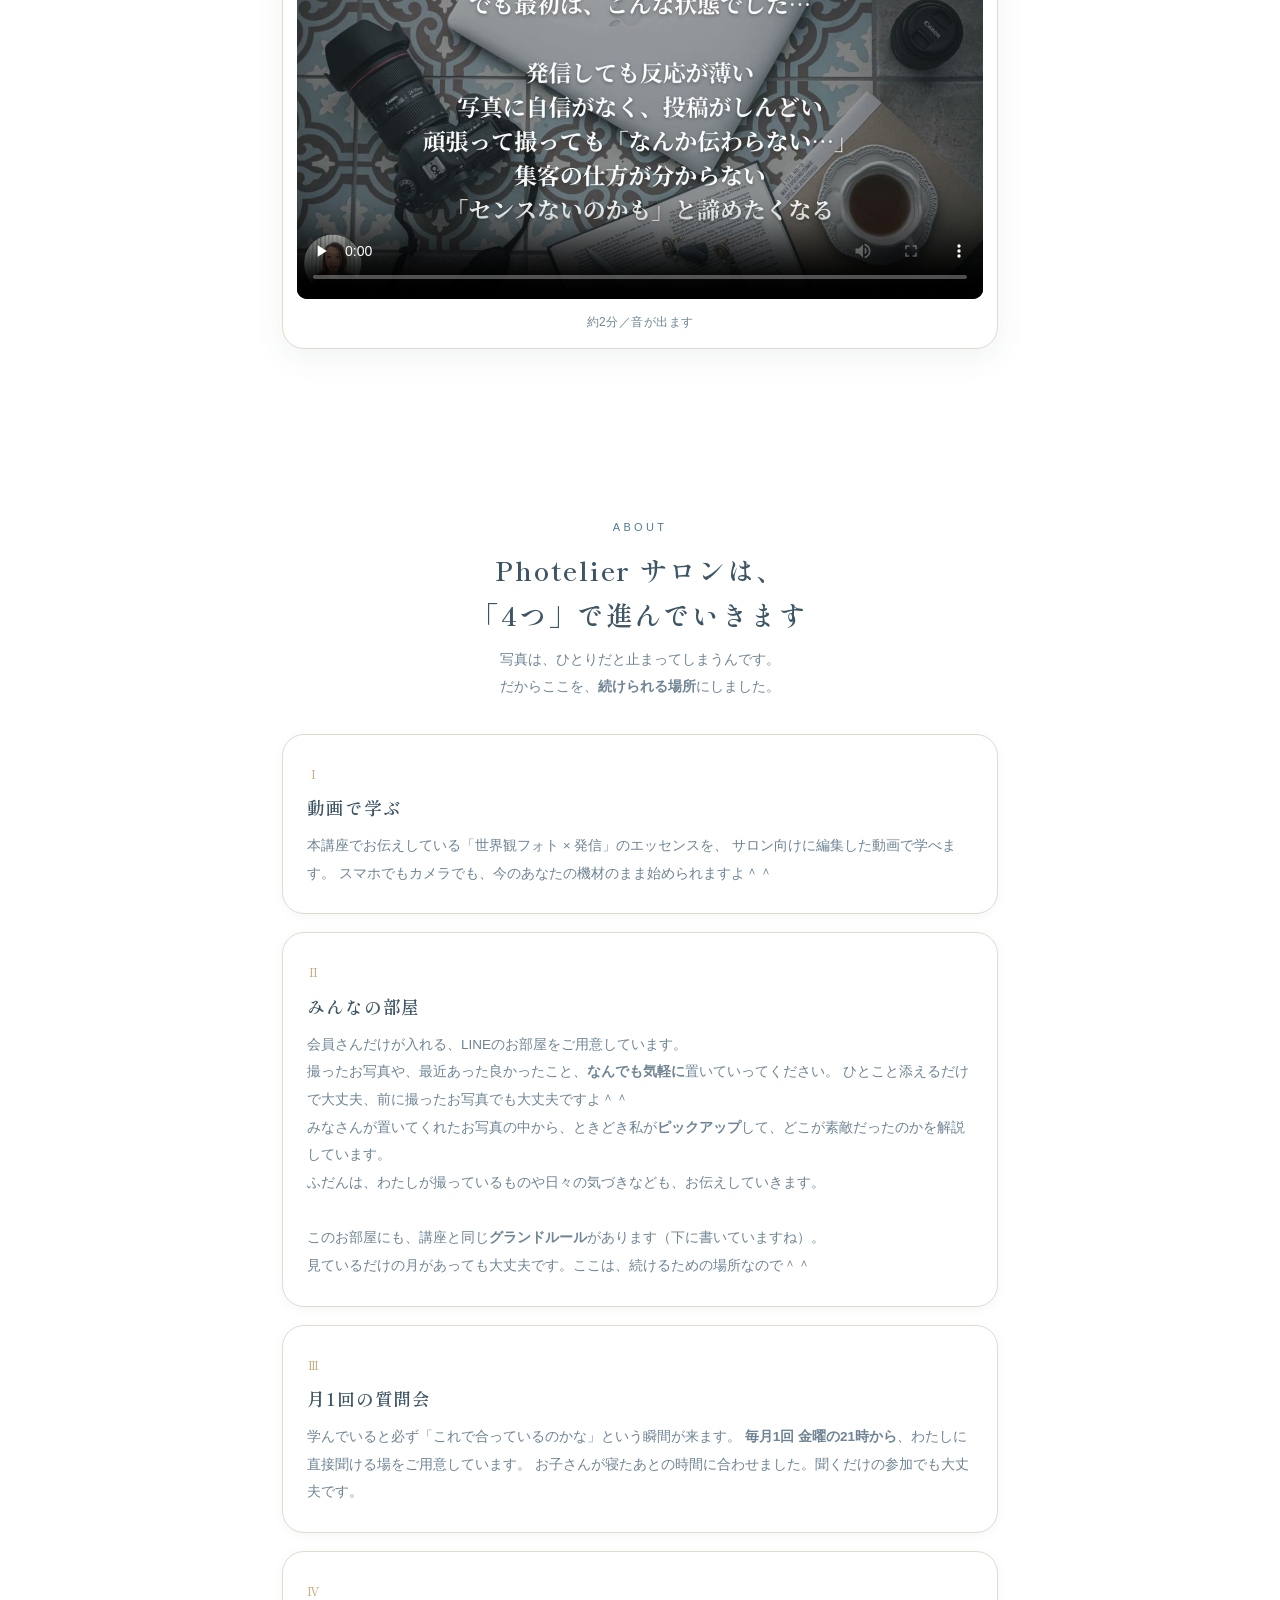
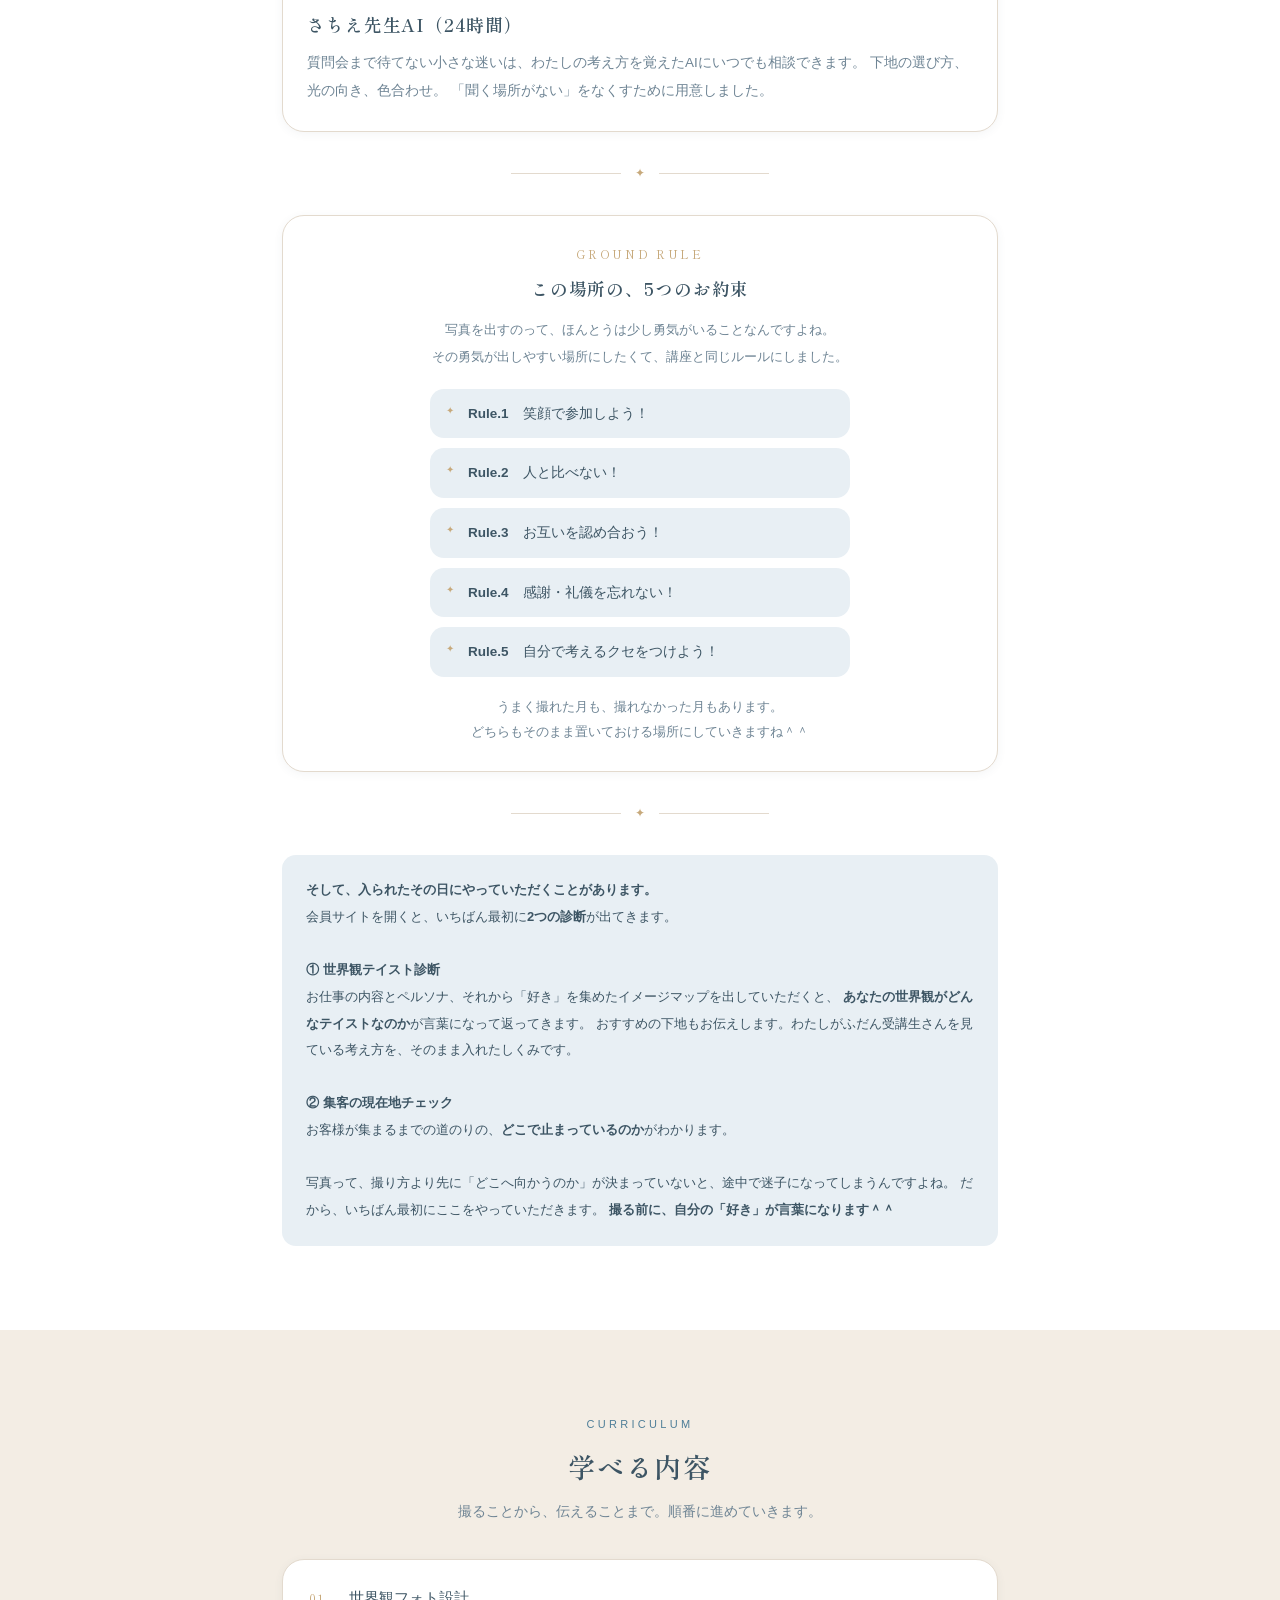
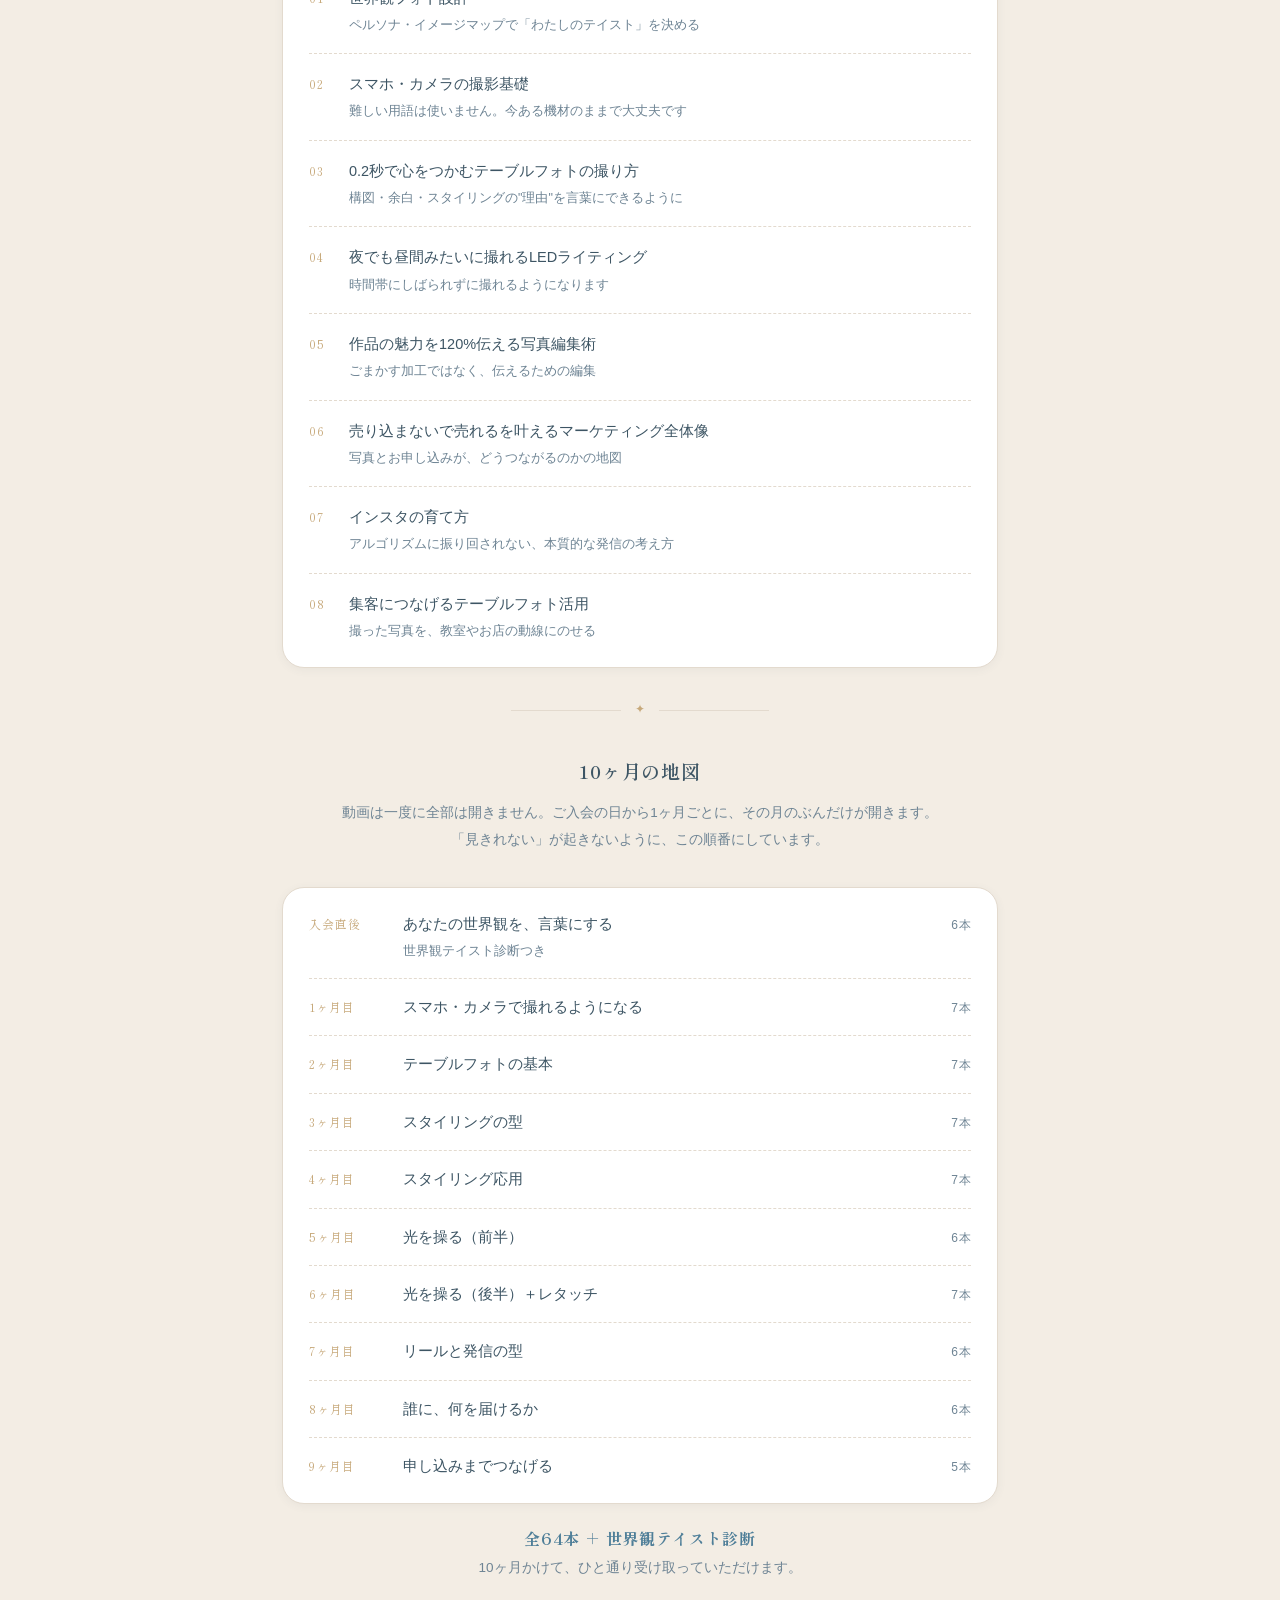
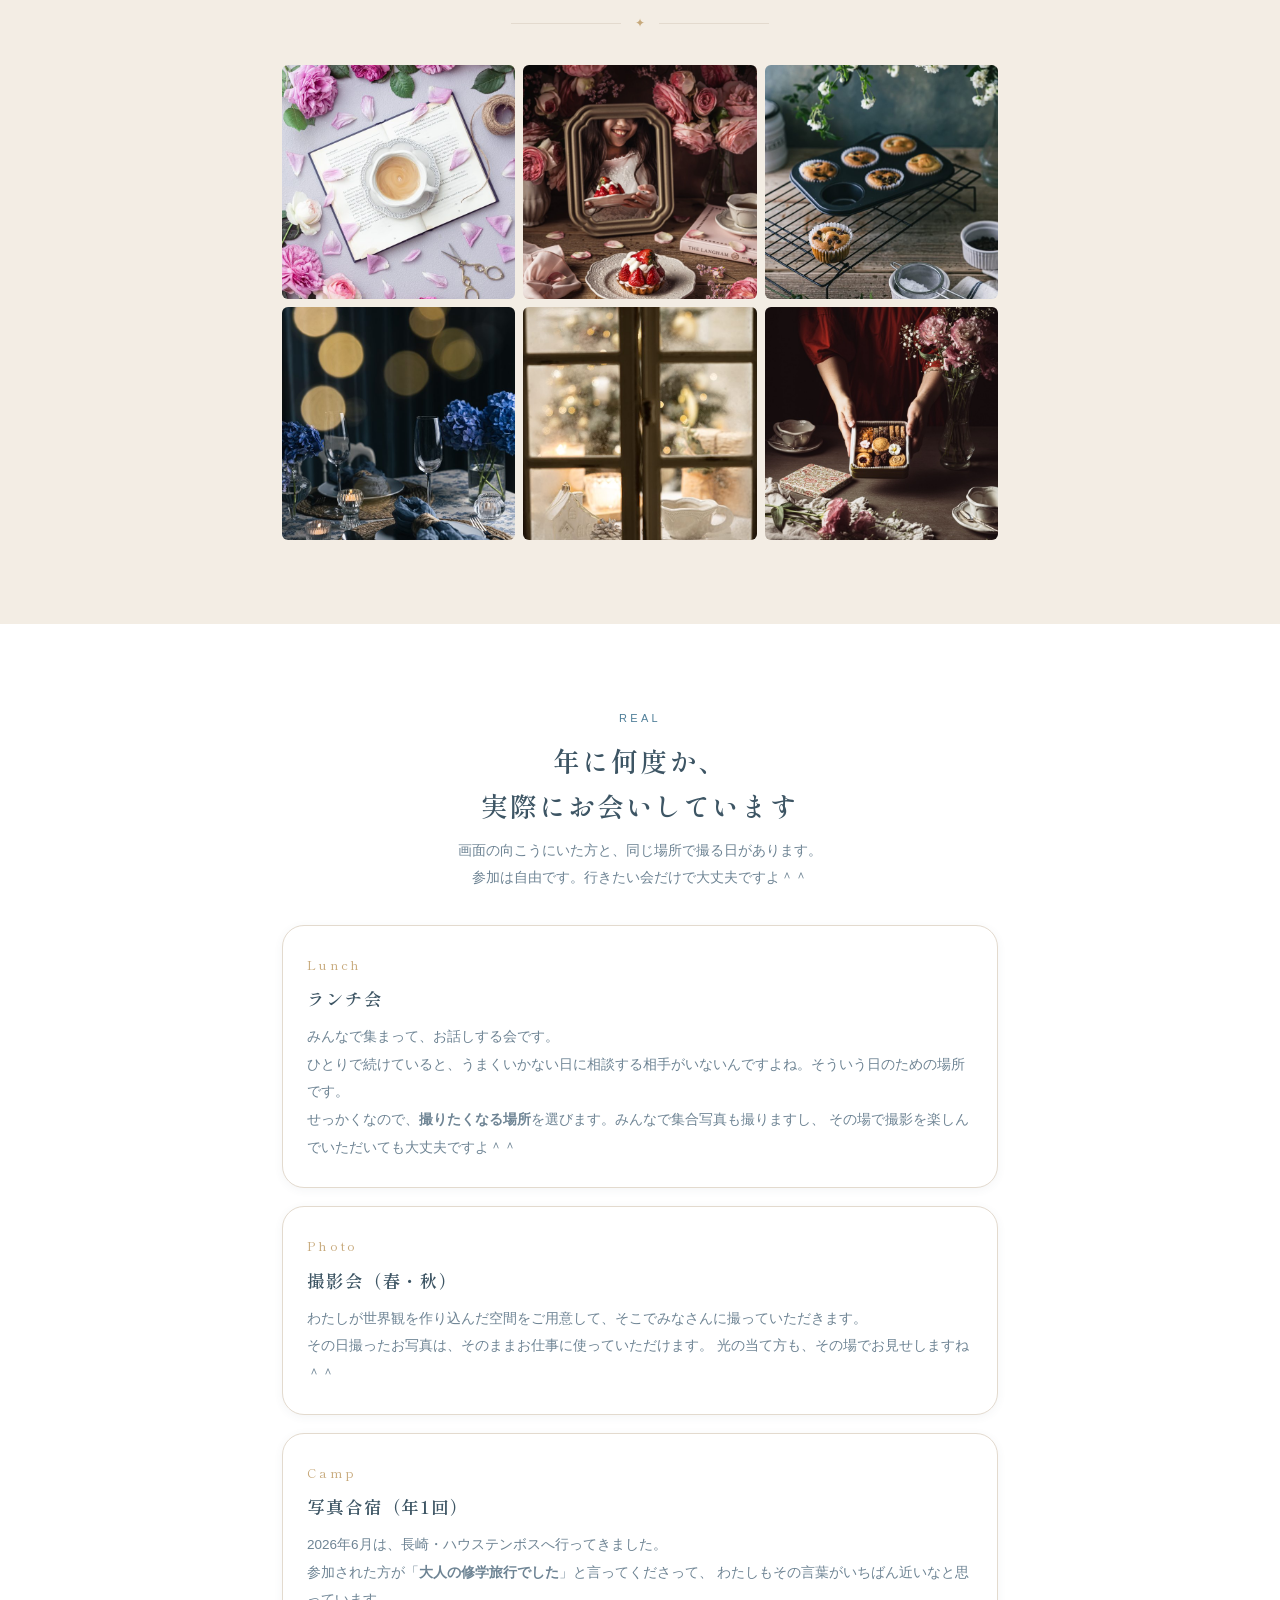
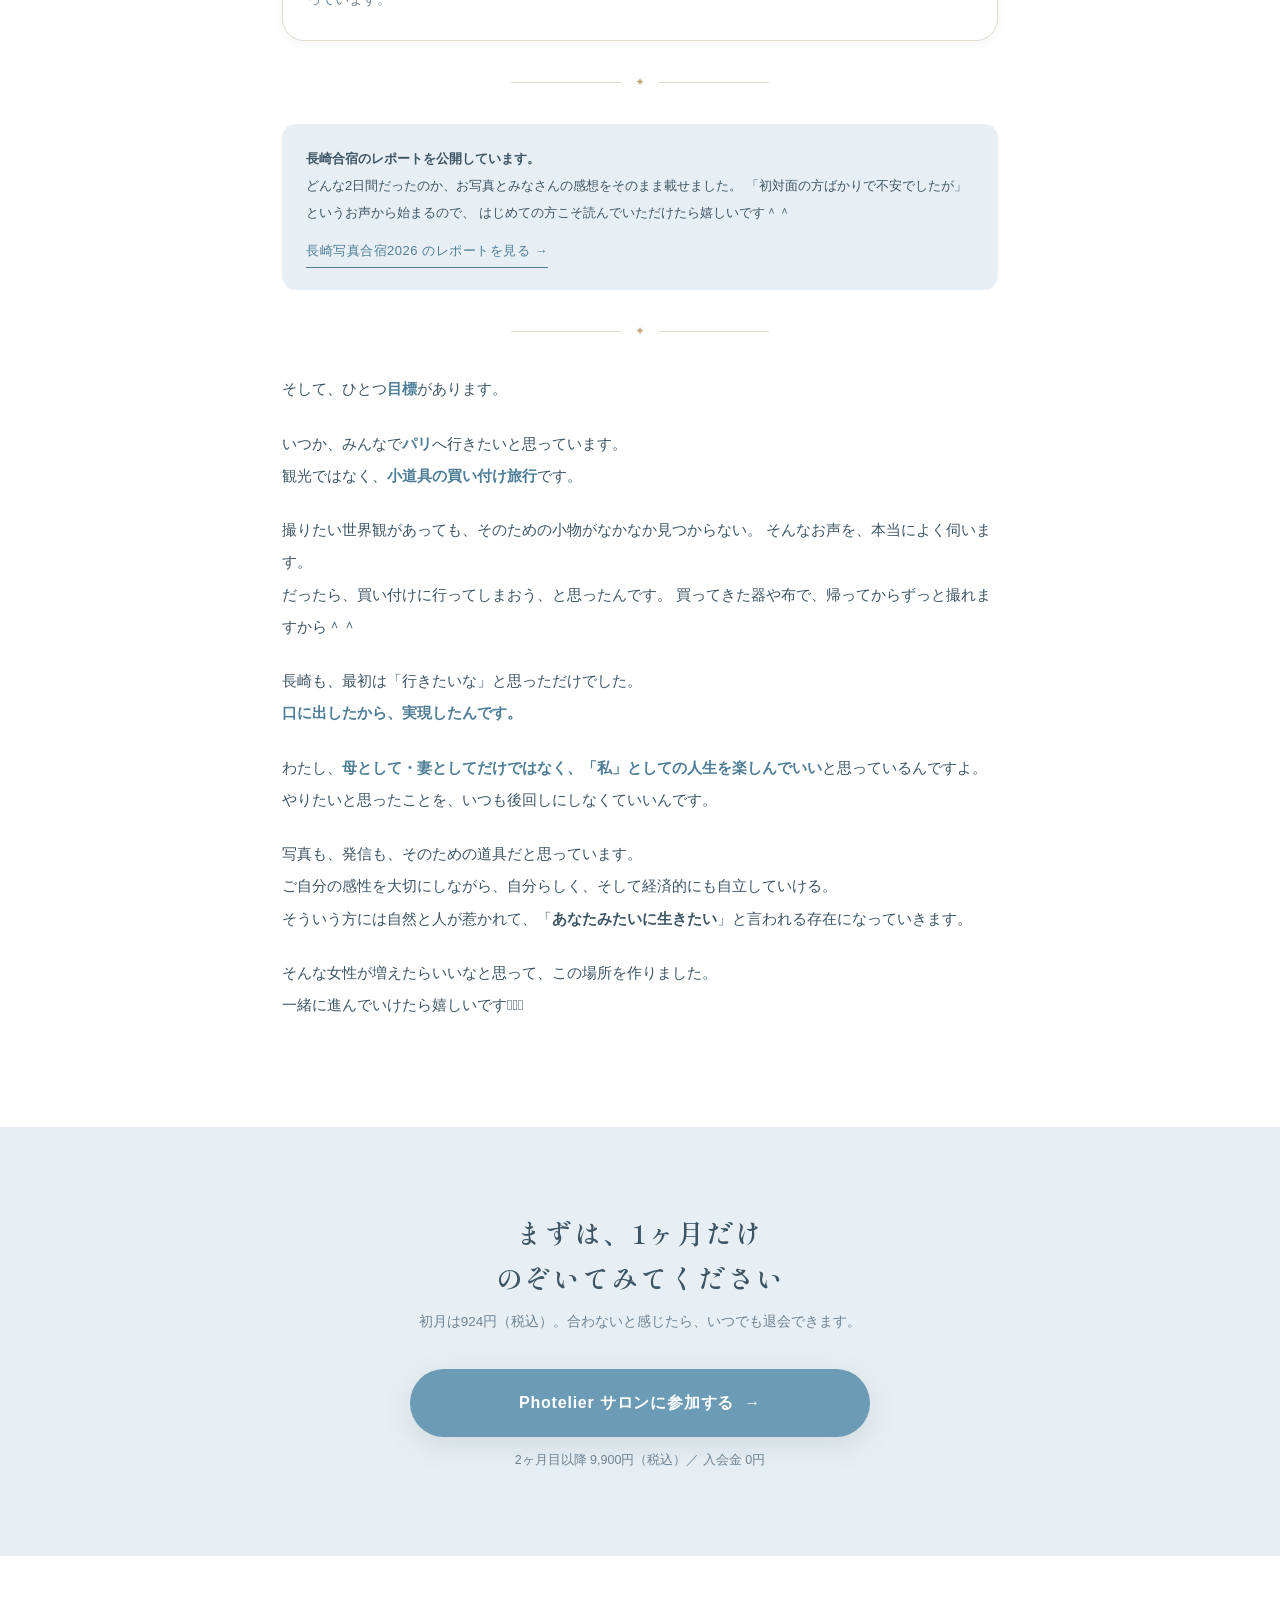
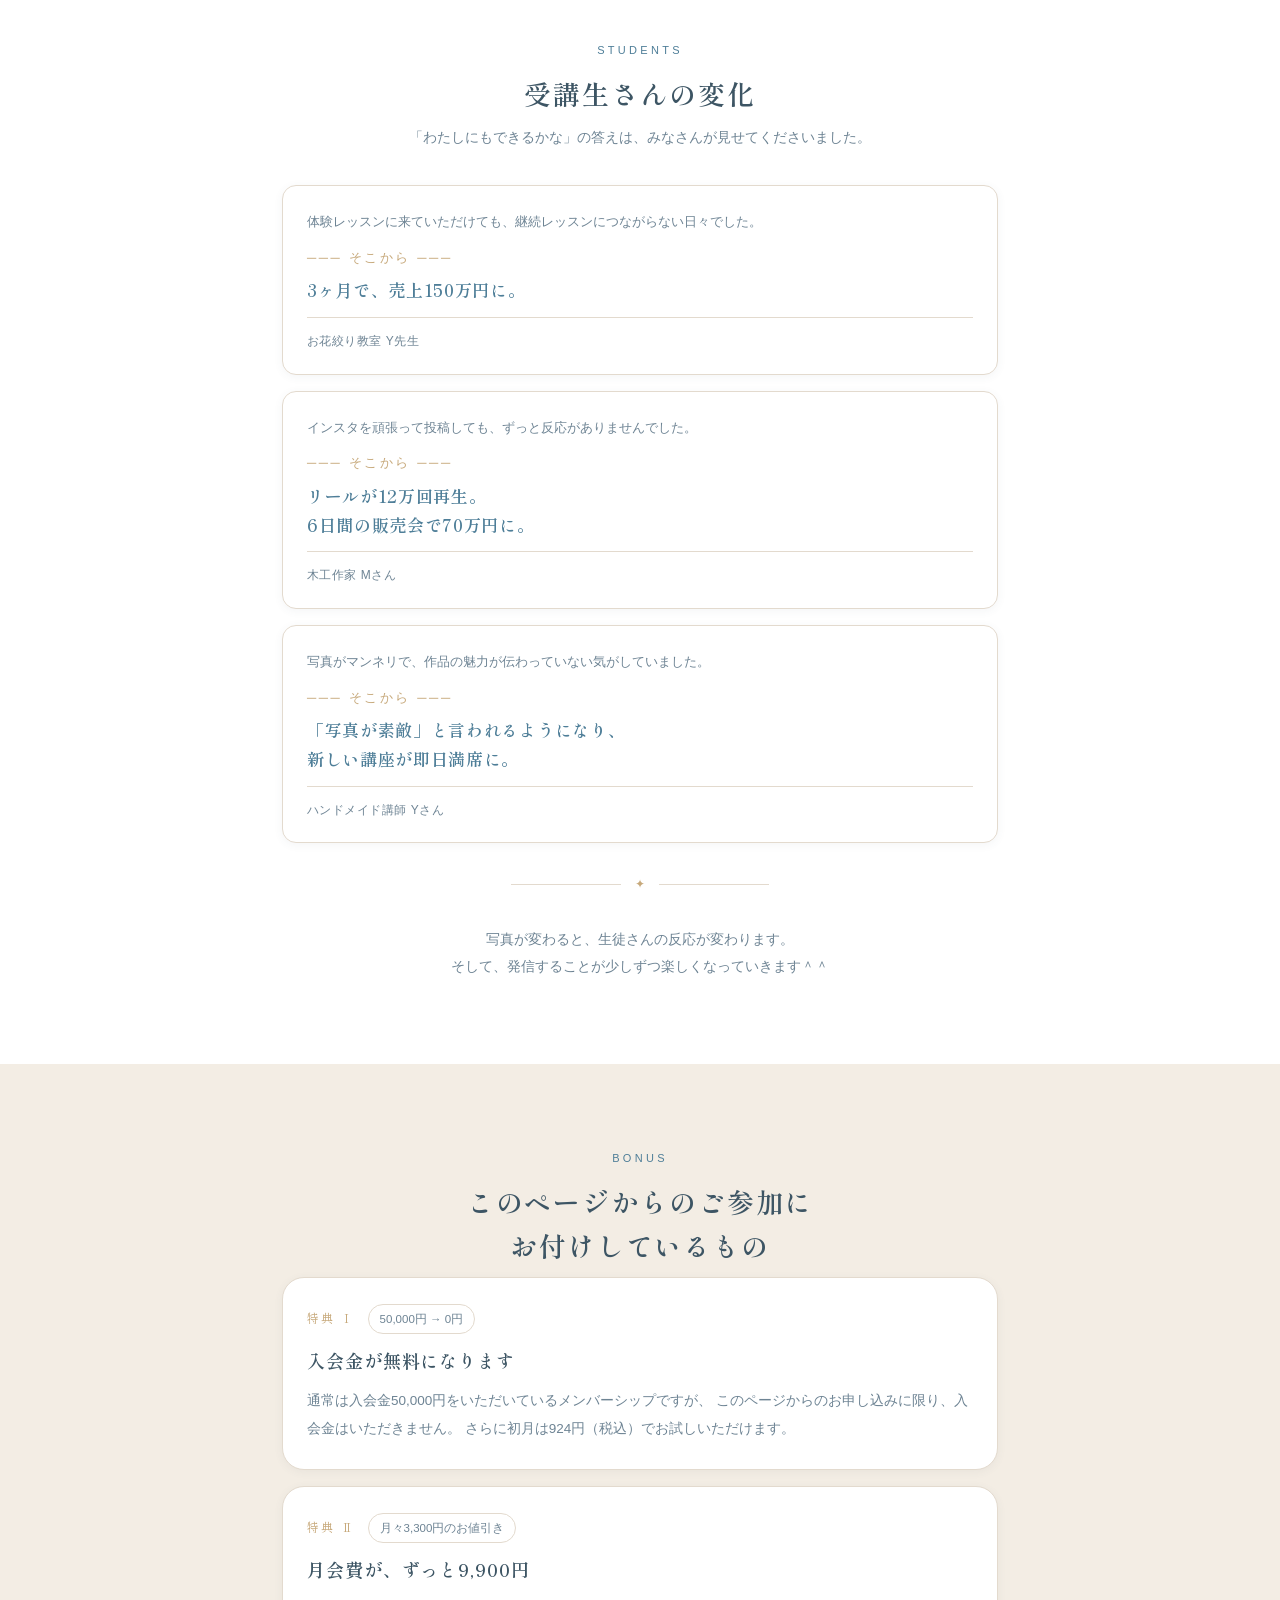
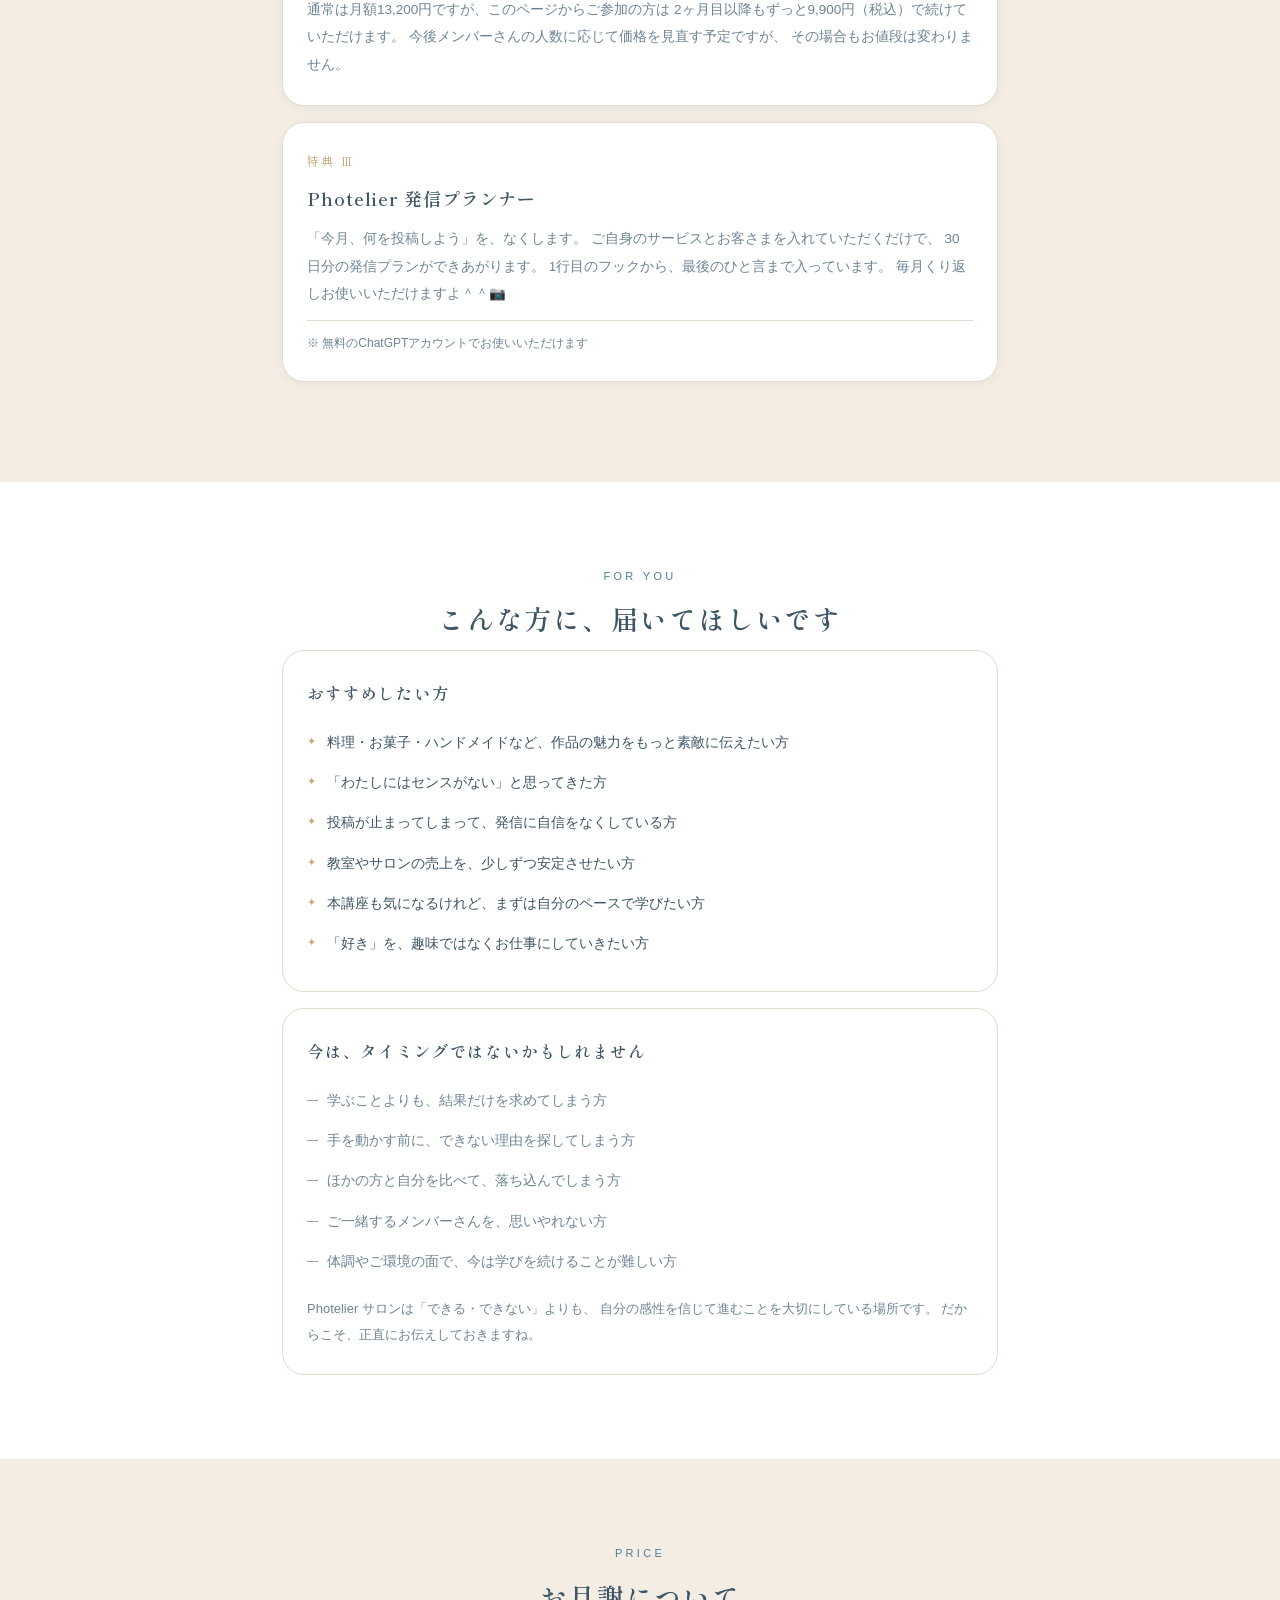
==== commit 7a81e736: "サロンLPに「10ヶ月の地図」を追加 金額や質問会は書いてあったが、動画の本数・全部見られるまでの期間・ 毎月何が開くかが書かれておらず、個別相談を受けた方にも内容が 伝わっていなかったため。月ごとの" ====
--- a/static/salon-lp.html
+++ b/static/salon-lp.html
@@ -132,6 +132,33 @@
   .curriculum .ttl { font-size: 14.5px; line-height: 1.8; }
   .curriculum .ttl span { display: block; font-size: 12.5px; color: var(--text-soft); margin-top: 3px; }
 
+  /* ---------- 10ヶ月の地図 ---------- */
+  .roadmap {
+    background: var(--white); border: 1px solid var(--line); border-radius: var(--radius-lg);
+    padding: 8px 26px; box-shadow: var(--shadow-sm);
+  }
+  .roadmap li {
+    list-style: none; padding: 15px 0; border-bottom: 1px dashed var(--line);
+    display: flex; gap: 16px; align-items: baseline;
+  }
+  .roadmap li:last-child { border-bottom: none; }
+  .roadmap .when {
+    font-family: var(--serif); font-size: 12px; color: var(--gold); letter-spacing: .08em;
+    flex-shrink: 0; width: 78px;
+  }
+  .roadmap .what { font-size: 14.5px; line-height: 1.8; flex: 1; }
+  .roadmap .count { font-size: 12px; color: var(--text-soft); flex-shrink: 0; letter-spacing: .04em; }
+  .roadmap__total {
+    text-align: center; font-size: 13.5px; color: var(--text-soft);
+    line-height: 2.05; margin-top: 18px;
+  }
+  .roadmap__total strong { font-family: var(--serif); font-size: 16px; color: var(--blue-deep); letter-spacing: .04em; }
+  @media (max-width: 520px) {
+    .roadmap { padding: 8px 18px; }
+    .roadmap li { flex-wrap: wrap; gap: 4px 12px; }
+    .roadmap .what { flex-basis: 100%; order: 3; }
+  }
+
   /* ---------- ギャラリー ---------- */
   .gallery { display: grid; grid-template-columns: repeat(3, 1fr); gap: 8px; }
   .gallery img { aspect-ratio: 1/1; object-fit: cover; border-radius: 6px; }
@@ -519,6 +546,26 @@
 
     <div class="divider">✦</div>
 
+    <h3 style="font-family:var(--serif);font-size:19px;font-weight:600;letter-spacing:.05em;text-align:center;margin-bottom:10px;">10ヶ月の地図</h3>
+    <p class="lead">動画は一度に全部は開きません。ご入会の日から1ヶ月ごとに、その月のぶんだけが開きます。<br>「見きれない」が起きないように、この順番にしています。</p>
+
+    <ul class="roadmap">
+      <li><span class="when">入会直後</span><span class="what">あなたの世界観を、言葉にする<br><span style="font-size:12.5px;color:var(--text-soft);">世界観テイスト診断つき</span></span><span class="count">6本</span></li>
+      <li><span class="when">1ヶ月目</span><span class="what">スマホ・カメラで撮れるようになる</span><span class="count">7本</span></li>
+      <li><span class="when">2ヶ月目</span><span class="what">テーブルフォトの基本</span><span class="count">7本</span></li>
+      <li><span class="when">3ヶ月目</span><span class="what">スタイリングの型</span><span class="count">7本</span></li>
+      <li><span class="when">4ヶ月目</span><span class="what">スタイリング応用</span><span class="count">7本</span></li>
+      <li><span class="when">5ヶ月目</span><span class="what">光を操る（前半）</span><span class="count">6本</span></li>
+      <li><span class="when">6ヶ月目</span><span class="what">光を操る（後半）＋レタッチ</span><span class="count">7本</span></li>
+      <li><span class="when">7ヶ月目</span><span class="what">リールと発信の型</span><span class="count">6本</span></li>
+      <li><span class="when">8ヶ月目</span><span class="what">誰に、何を届けるか</span><span class="count">6本</span></li>
+      <li><span class="when">9ヶ月目</span><span class="what">申し込みまでつなげる</span><span class="count">5本</span></li>
+    </ul>
+
+    <p class="roadmap__total"><strong>全64本 ＋ 世界観テイスト診断</strong><br>10ヶ月かけて、ひと通り受け取っていただけます。</p>
+
+    <div class="divider">✦</div>
+
     <div class="gallery">
       <img src="/static/mock-assets/t1.jpg" alt="作品例">
       <img src="/static/mock-assets/g-photonext.jpg" alt="作品例">
